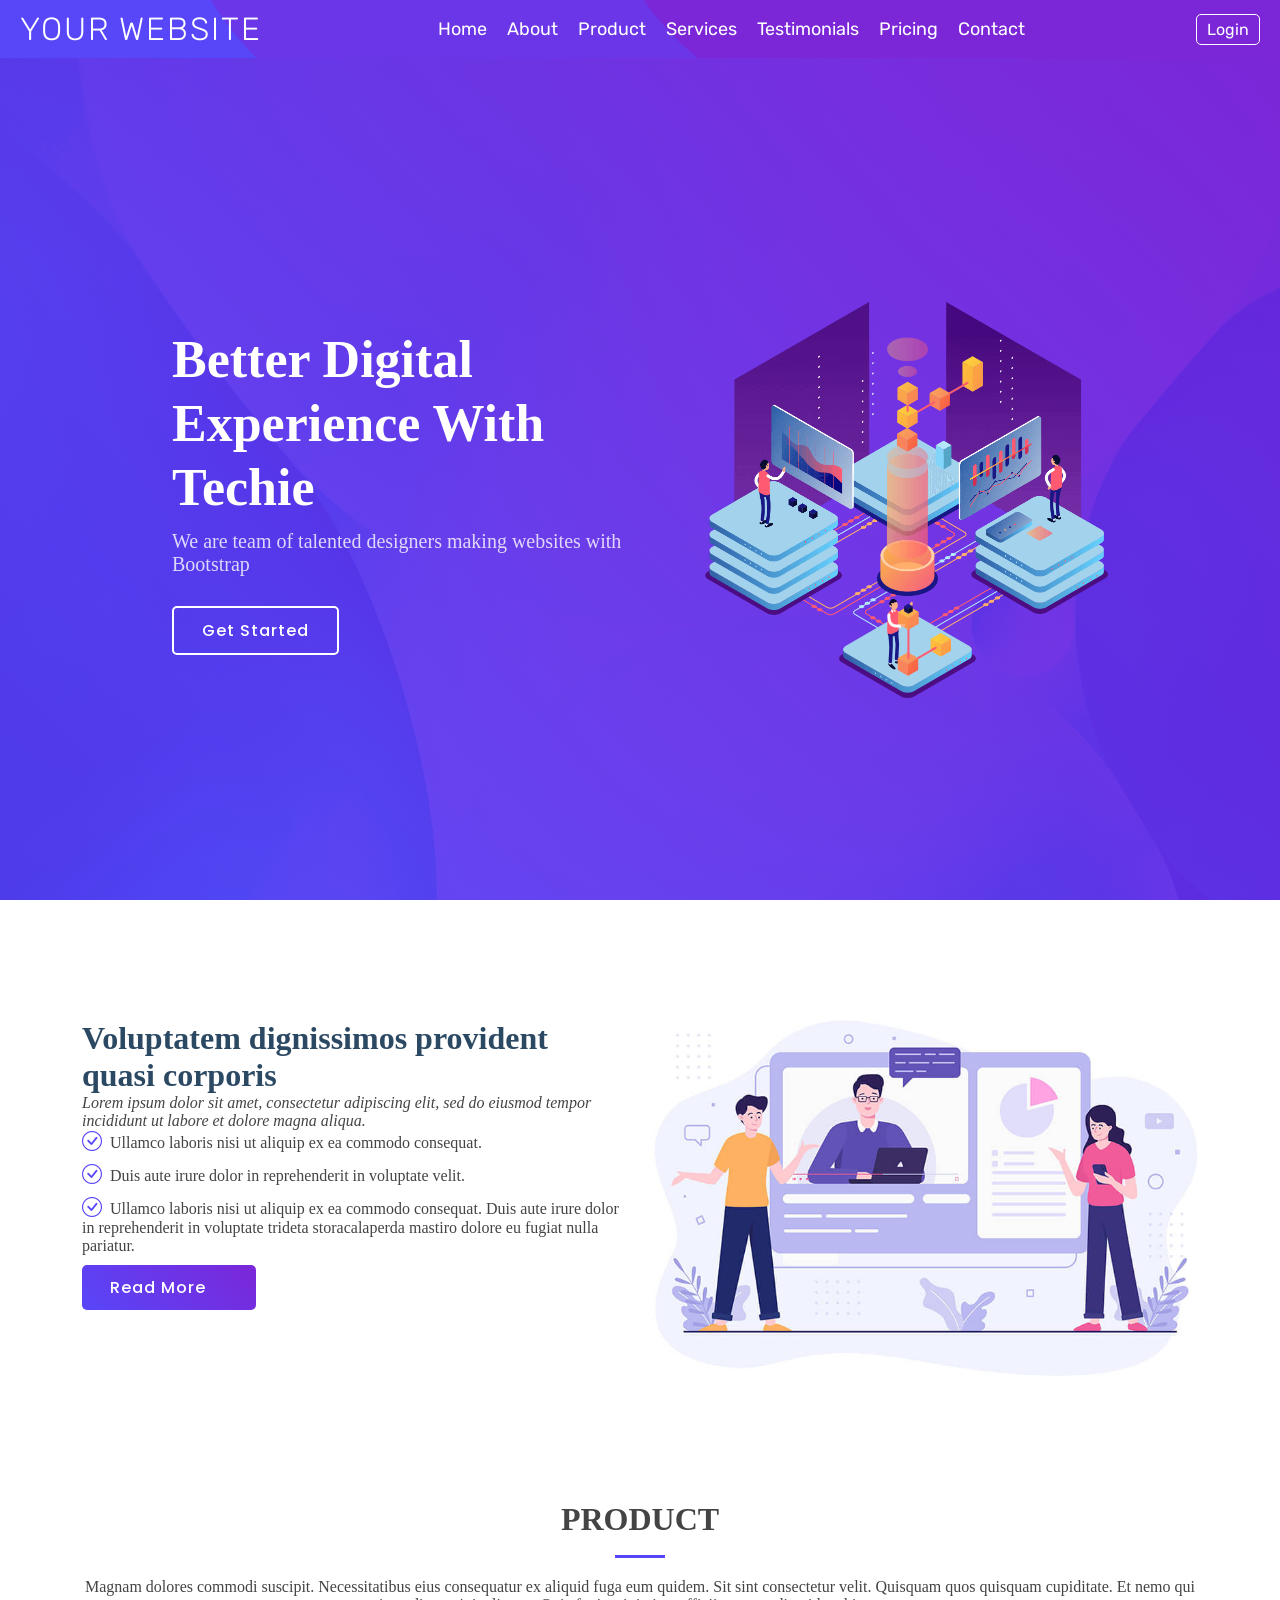
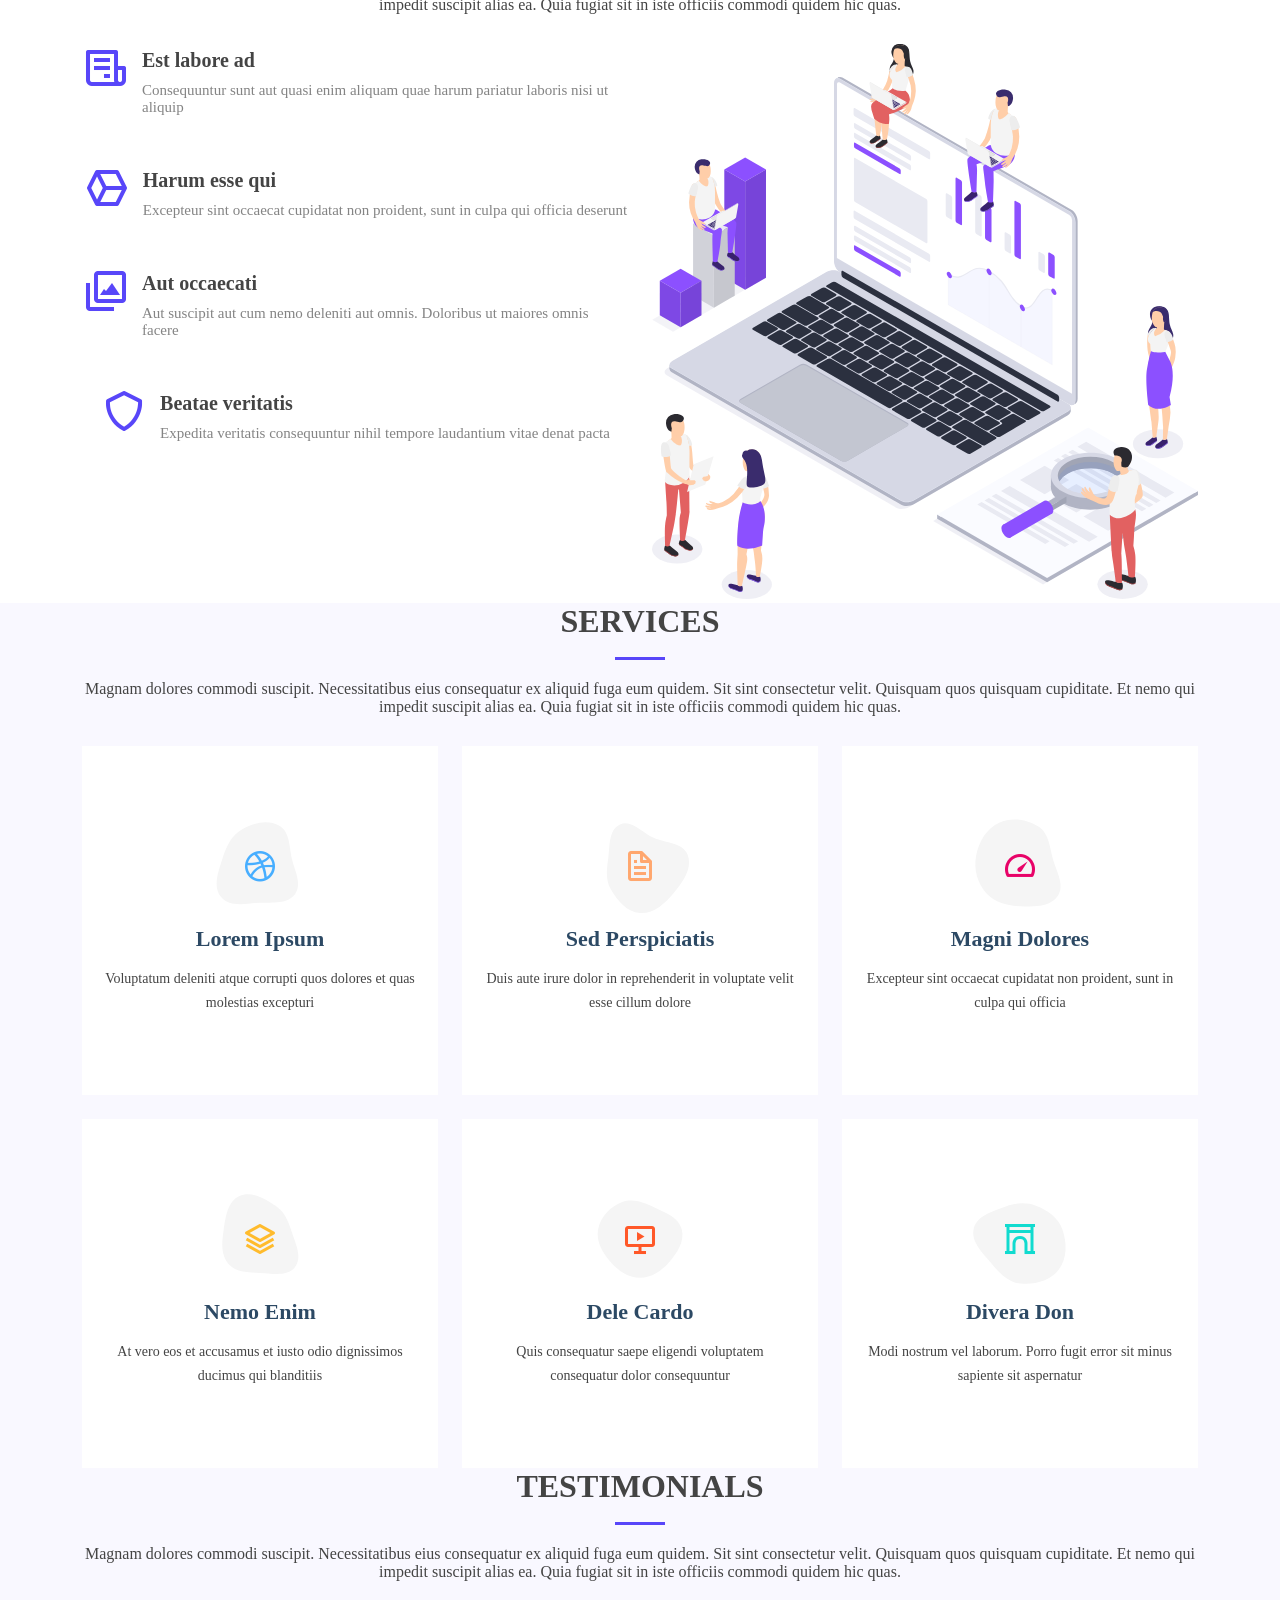
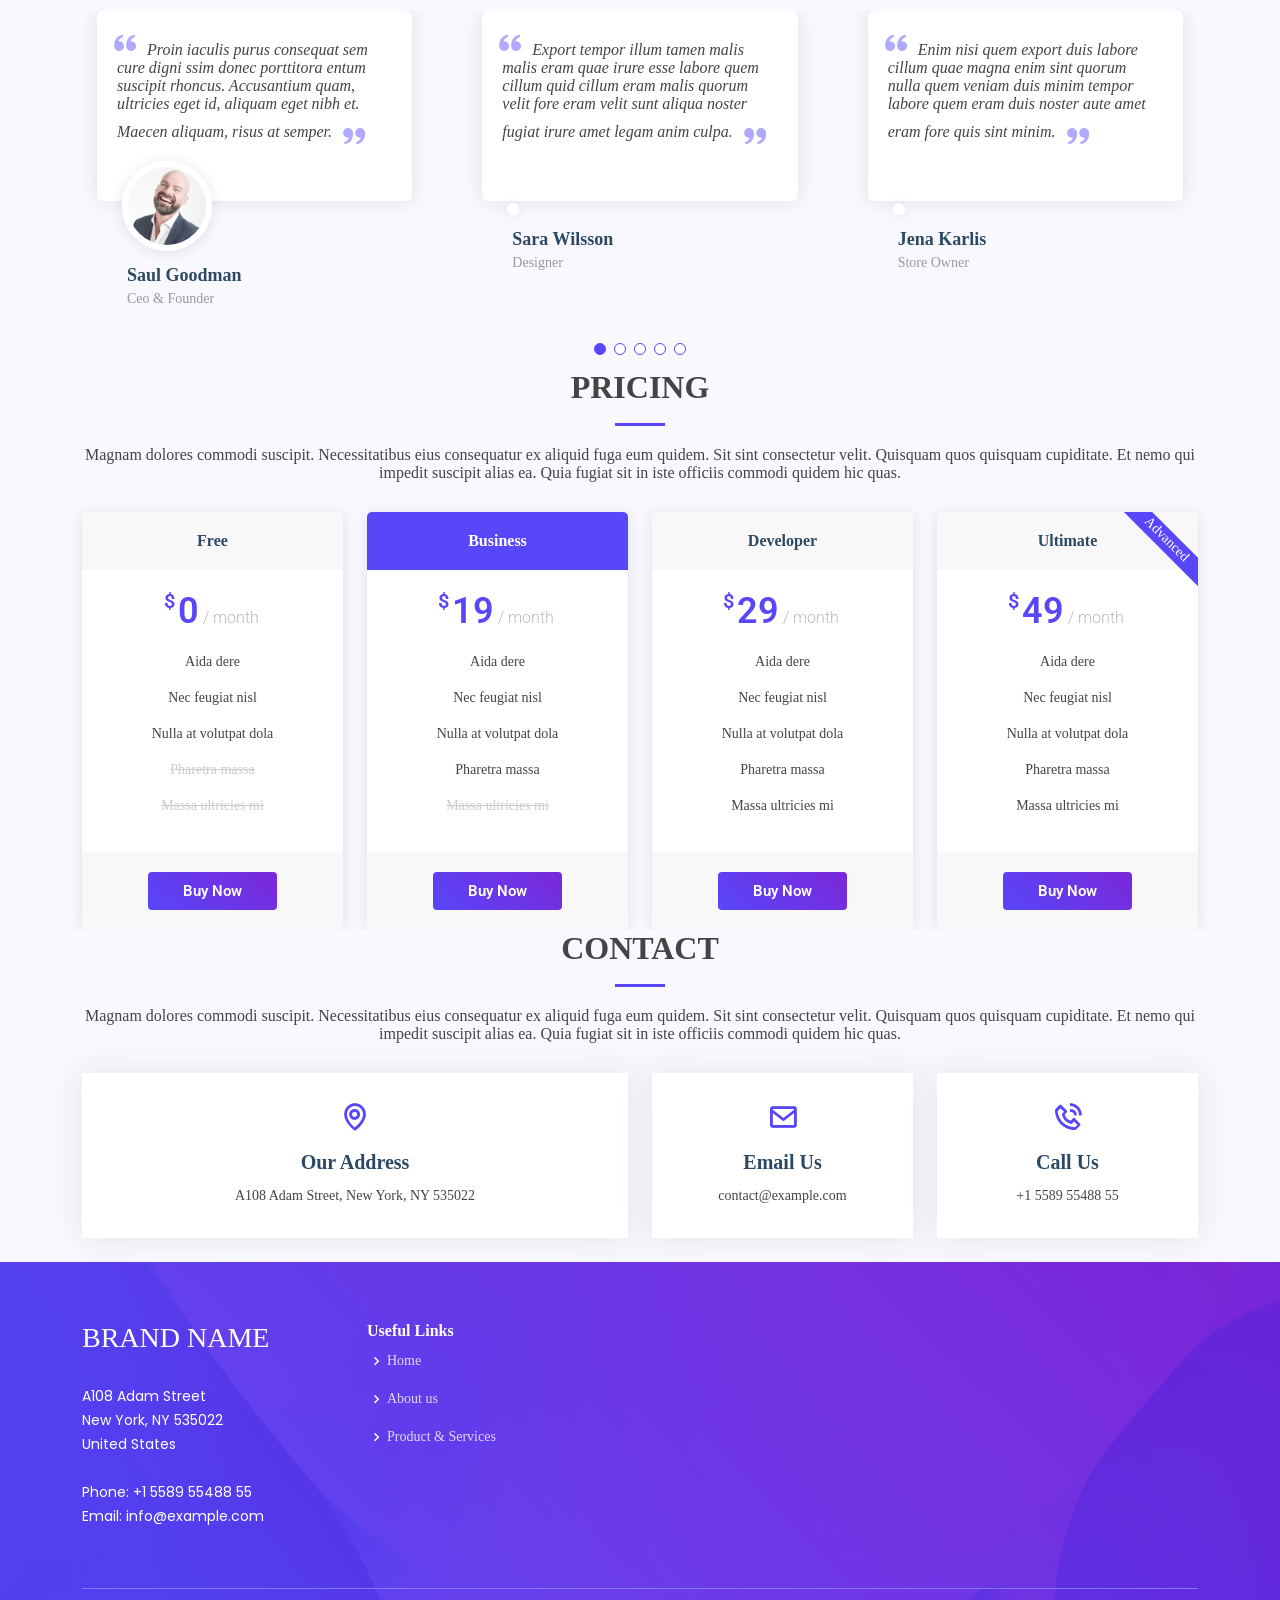
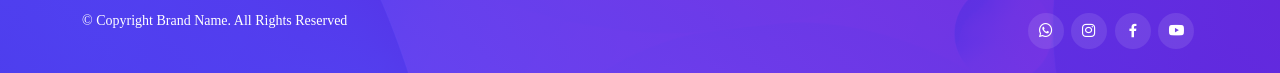
==== index.html @ 230e427e "Updated changes" ====
<!DOCTYPE html>
<html lang="en">

<head>
    <meta charset="UTF-8">
    <meta name="viewport" content="width=device-width, initial-scale=1.0">
    <link rel="stylesheet" href="custom-style.css">
    <link rel="preconnect" href="https://fonts.googleapis.com">
    <link rel="preconnect" href="https://fonts.gstatic.com" crossorigin>
    <link href="https://fonts.googleapis.com/css2?family=Rubik&display=swap" rel="stylesheet">

    <!-- Google Fonts -->
    <link
        href="https://fonts.googleapis.com/css?family=Open+Sans:300,300i,400,400i,600,600i,700,700i|Roboto:300,300i,400,400i,500,500i,600,600i,700,700i|Poppins:300,300i,400,400i,500,500i,600,600i,700,700i"
        rel="stylesheet">

    <!-- Vendor CSS Files -->
    <link href="assets/vendor/aos/aos.css" rel="stylesheet">
    <link href="assets/vendor/bootstrap/css/bootstrap.min.css" rel="stylesheet">
    <link href="assets/vendor/bootstrap-icons/bootstrap-icons.css" rel="stylesheet">
    <link href="assets/vendor/boxicons/css/boxicons.min.css" rel="stylesheet">
    <link href="assets/vendor/glightbox/css/glightbox.min.css" rel="stylesheet">
    <link href="assets/vendor/swiper/swiper-bundle.min.css" rel="stylesheet">

    <!-- Template Main CSS File -->
    <link href="assets/css/style.css" rel="stylesheet">
    <link href="reboot.css" rel="stylesheet">
    <title>Your Website</title>
</head>

<body>
    <!-- Navbar -->
    <nav class="custom-nav">
        <div class="custom-nav-brand">
            <span class="custom-nav-title">Your Website</span>
        </div>
        <div class="ham" id="nav-ham">
            <img src="assets/img/ham_burger.svg">
        </div>
        <ul class="custom-nav-menu" id="navbarMenuDesktop">
            <li><a href="#hero">Home</a></li>
            <li><a href="#about">About</a></li>
            <li><a href="#product">Product</a></li>
            <li><a href="#services">Services</a></li>
            <li><a href="#testimonials">Testimonials</a></li>
            <li><a href="#pricing">Pricing</a></li>
            <li><a href="#contact">Contact</a></li>
        </ul>
        <div class="custom-nav-auth" id="loginButton">
            <a href="login_and_register.html" class="auth-button">Login</a>
        </div>
    </nav>
    <!-- end Navbar -->


    <!-- ======= Hero Section ======= -->
    <section id="hero" class="d-flex align-items-center">

        <div class="container-fluid" data-aos="fade-up">
            <div class="row justify-content-center">
                <div
                    class="col-xl-5 col-lg-6 pt-3 pt-lg-0 order-2 order-lg-1 d-flex flex-column justify-content-center">
                    <h1>Better Digital Experience With Techie</h1>
                    <h2>We are team of talented designers making websites with Bootstrap</h2>
                    <div><a href="#about" class="btn-get-started scrollto">Get Started</a></div>
                </div>
                <div class="col-xl-4 col-lg-6 order-1 order-lg-2 hero-img" data-aos="zoom-in" data-aos-delay="150">
                    <img src="assets/img/hero-img.png" class="img-fluid animated" alt="">
                </div>
            </div>
        </div>

    </section><!-- End Hero -->

    <main id="main">

        <!-- ======= About Section ======= -->
        <section id="about" class="about">
            <div class="container">

                <div class="row">
                    <div class="col-lg-6 order-1 order-lg-2" data-aos="zoom-in" data-aos-delay="150">
                        <img src="assets/img/about.jpg" class="img-fluid" alt="">
                    </div>
                    <div class="col-lg-6 pt-4 pt-lg-0 order-2 order-lg-1 content" data-aos="fade-right">
                        <h3>Voluptatem dignissimos provident quasi corporis</h3>
                        <p class="fst-italic">
                            Lorem ipsum dolor sit amet, consectetur adipiscing elit, sed do eiusmod tempor incididunt ut
                            labore et dolore
                            magna aliqua.
                        </p>
                        <ul>
                            <li><i class="bi bi-check-circle"></i> Ullamco laboris nisi ut aliquip ex ea commodo
                                consequat.</li>
                            <li><i class="bi bi-check-circle"></i> Duis aute irure dolor in reprehenderit in voluptate
                                velit.</li>
                            <li><i class="bi bi-check-circle"></i> Ullamco laboris nisi ut aliquip ex ea commodo
                                consequat. Duis aute irure dolor in reprehenderit in voluptate trideta storacalaperda
                                mastiro dolore eu fugiat nulla pariatur.</li>
                        </ul>
                        <a href="#" class="read-more">Read More <i class="bi bi-long-arrow-right"></i></a>
                    </div>
                </div>

            </div>
        </section><!-- End About Section -->

        <!-- ======= Product Section ======= -->
        <section id="product" class="features">
            <div class="container" data-aos="fade-up">

                <div class="section-title">
                    <h2>Product</h2>
                    <p>Magnam dolores commodi suscipit. Necessitatibus eius consequatur ex aliquid fuga eum quidem. Sit
                        sint consectetur velit. Quisquam quos quisquam cupiditate. Et nemo qui impedit suscipit alias
                        ea. Quia fugiat sit in iste officiis commodi quidem hic quas.</p>
                </div>

                <div class="row">
                    <div class="col-lg-6 order-2 order-lg-1 d-flex flex-column align-items-lg-center">
                        <div class="icon-box mt-5 mt-lg-0" data-aos="fade-up" data-aos-delay="100">
                            <i class="bx bx-receipt"></i>
                            <h4>Est labore ad</h4>
                            <p>Consequuntur sunt aut quasi enim aliquam quae harum pariatur laboris nisi ut aliquip</p>
                        </div>
                        <div class="icon-box mt-5" data-aos="fade-up" data-aos-delay="200">
                            <i class="bx bx-cube-alt"></i>
                            <h4>Harum esse qui</h4>
                            <p>Excepteur sint occaecat cupidatat non proident, sunt in culpa qui officia deserunt</p>
                        </div>
                        <div class="icon-box mt-5" data-aos="fade-up" data-aos-delay="300">
                            <i class="bx bx-images"></i>
                            <h4>Aut occaecati</h4>
                            <p>Aut suscipit aut cum nemo deleniti aut omnis. Doloribus ut maiores omnis facere</p>
                        </div>
                        <div class="icon-box mt-5" data-aos="fade-up" data-aos-delay="400">
                            <i class="bx bx-shield"></i>
                            <h4>Beatae veritatis</h4>
                            <p>Expedita veritatis consequuntur nihil tempore laudantium vitae denat pacta</p>
                        </div>
                    </div>
                    <div class="image col-lg-6 order-1 order-lg-2 " data-aos="zoom-in" data-aos-delay="100">
                        <img src="assets/img/features.svg" alt="" class="img-fluid">
                    </div>
                </div>

            </div>
        </section><!-- End Features Section -->

        <!-- ======= Services Section ======= -->
        <section id="services" class="services section-bg">
            <div class="container" data-aos="fade-up">

                <div class="section-title">
                    <h2>Services</h2>
                    <p>Magnam dolores commodi suscipit. Necessitatibus eius consequatur ex aliquid fuga eum quidem. Sit
                        sint consectetur velit. Quisquam quos quisquam cupiditate. Et nemo qui impedit suscipit alias
                        ea. Quia fugiat sit in iste officiis commodi quidem hic quas.</p>
                </div>

                <div class="row gy-4">
                    <div class="col-lg-4 col-md-6 d-flex align-items-stretch" data-aos="zoom-in" data-aos-delay="100">
                        <div class="icon-box iconbox-blue">
                            <div class="icon">
                                <svg width="100" height="100" viewBox="0 0 600 600" xmlns="http://www.w3.org/2000/svg">
                                    <path stroke="none" stroke-width="0" fill="#f5f5f5"
                                        d="M300,521.0016835830174C376.1290562159157,517.8887921683347,466.0731472004068,529.7835943286574,510.70327084640275,468.03025145048787C554.3714126377745,407.6079735673963,508.03601936045806,328.9844924480964,491.2728898941984,256.3432110539036C474.5976632858925,184.082847569629,479.9380746630129,96.60480741107993,416.23090153303,58.64404602377083C348.86323505073057,18.502131276798302,261.93793281208167,40.57373210992963,193.5410806939664,78.93577620505333C130.42746243093433,114.334589627462,98.30271207620316,179.96522072025542,76.75703585869454,249.04625023123273C51.97151888228291,328.5150500222984,13.704378332031375,421.85034740162234,66.52175969318436,486.19268352777647C119.04800174914682,550.1803526380478,217.28368757567262,524.383925680826,300,521.0016835830174">
                                    </path>
                                </svg>
                                <i class="bx bxl-dribbble"></i>
                            </div>
                            <h4><a href="">Lorem Ipsum</a></h4>
                            <p>Voluptatum deleniti atque corrupti quos dolores et quas molestias excepturi</p>
                        </div>
                    </div>

                    <div class="col-lg-4 col-md-6 d-flex align-items-stretch" data-aos="zoom-in" data-aos-delay="200">
                        <div class="icon-box iconbox-orange ">
                            <div class="icon">
                                <svg width="100" height="100" viewBox="0 0 600 600" xmlns="http://www.w3.org/2000/svg">
                                    <path stroke="none" stroke-width="0" fill="#f5f5f5"
                                        d="M300,582.0697525312426C382.5290701553225,586.8405444964366,449.9789794690241,525.3245884688669,502.5850820975895,461.55621195738473C556.606425686781,396.0723002908107,615.8543463187945,314.28637112970534,586.6730223649479,234.56875336149918C558.9533121215079,158.8439757836574,454.9685369536778,164.00468322053177,381.49747125262974,130.76875717737553C312.15926192815925,99.40240125094834,248.97055460311594,18.661163978235184,179.8680185752513,50.54337015887873C110.5421016452524,82.52863877960104,119.82277516462835,180.83849132639028,109.12597500060166,256.43424936330496C100.08760227029461,320.3096726198365,92.17705696193138,384.0621239912766,124.79988738764834,439.7174275375508C164.83382741302287,508.01625554203684,220.96474134820875,577.5009287672846,300,582.0697525312426">
                                    </path>
                                </svg>
                                <i class="bx bx-file"></i>
                            </div>
                            <h4><a href="">Sed Perspiciatis</a></h4>
                            <p>Duis aute irure dolor in reprehenderit in voluptate velit esse cillum dolore</p>
                        </div>
                    </div>

                    <div class="col-lg-4 col-md-6 d-flex align-items-stretch" data-aos="zoom-in" data-aos-delay="300">
                        <div class="icon-box iconbox-pink">
                            <div class="icon">
                                <svg width="100" height="100" viewBox="0 0 600 600" xmlns="http://www.w3.org/2000/svg">
                                    <path stroke="none" stroke-width="0" fill="#f5f5f5"
                                        d="M300,541.5067337569781C382.14930387511276,545.0595476570109,479.8736841581634,548.3450877840088,526.4010558755058,480.5488172755941C571.5218469581645,414.80211281144784,517.5187510058486,332.0715597781072,496.52539010469104,255.14436215662573C477.37192572678356,184.95920475031193,473.57363656557914,105.61284051026155,413.0603344069578,65.22779650032875C343.27470386102294,18.654635553484475,251.2091493199835,5.337323636656869,175.0934190732945,40.62881213300186C97.87086631185822,76.43348514350839,51.98124368387456,156.15599469081315,36.44837278890362,239.84606092416172C21.716077023791087,319.22268207091537,43.775223500013084,401.1760424656574,96.891909868211,461.97329694683043C147.22146801428983,519.5804099606455,223.5754009179313,538.201503339737,300,541.5067337569781">
                                    </path>
                                </svg>
                                <i class="bx bx-tachometer"></i>
                            </div>
                            <h4><a href="">Magni Dolores</a></h4>
                            <p>Excepteur sint occaecat cupidatat non proident, sunt in culpa qui officia</p>
                        </div>
                    </div>

                    <div class="col-lg-4 col-md-6 d-flex align-items-stretch" data-aos="zoom-in" data-aos-delay="100">
                        <div class="icon-box iconbox-yellow">
                            <div class="icon">
                                <svg width="100" height="100" viewBox="0 0 600 600" xmlns="http://www.w3.org/2000/svg">
                                    <path stroke="none" stroke-width="0" fill="#f5f5f5"
                                        d="M300,503.46388370962813C374.79870501325706,506.71871716319447,464.8034551963731,527.1746412648533,510.4981551193396,467.86667711651364C555.9287308511215,408.9015244558933,512.6030010748507,327.5744911775523,490.211057578863,256.5855673507754C471.097692560561,195.9906835881958,447.69079081568157,138.11976852964426,395.19560036434837,102.3242989838813C329.3053358748298,57.3949838291264,248.02791733380457,8.279543830951368,175.87071277845988,42.242879143198664C103.41431057327972,76.34704239035025,93.79494320519305,170.9812938413882,81.28167332365135,250.07896920659033C70.17666984294237,320.27484674793965,64.84698225790005,396.69656628748305,111.28512138212992,450.4950937839243C156.20124167950087,502.5303643271138,231.32542653798444,500.4755392045468,300,503.46388370962813">
                                    </path>
                                </svg>
                                <i class="bx bx-layer"></i>
                            </div>
                            <h4><a href="">Nemo Enim</a></h4>
                            <p>At vero eos et accusamus et iusto odio dignissimos ducimus qui blanditiis</p>
                        </div>
                    </div>

                    <div class="col-lg-4 col-md-6 d-flex align-items-stretch" data-aos="zoom-in" data-aos-delay="200">
                        <div class="icon-box iconbox-red">
                            <div class="icon">
                                <svg width="100" height="100" viewBox="0 0 600 600" xmlns="http://www.w3.org/2000/svg">
                                    <path stroke="none" stroke-width="0" fill="#f5f5f5"
                                        d="M300,532.3542879108572C369.38199826031484,532.3153073249985,429.10787420159085,491.63046689027357,474.5244479745417,439.17860296908856C522.8885846962883,383.3225815378663,569.1668002868075,314.3205725914397,550.7432151929288,242.7694973846089C532.6665558377875,172.5657663291529,456.2379748765914,142.6223662098291,390.3689995646985,112.34683881706744C326.66090330228417,83.06452184765237,258.84405631176094,53.51806209861945,193.32584062364296,78.48882559362697C121.61183558270385,105.82097193414197,62.805066853699245,167.19869350419734,48.57481801355237,242.6138429142374C34.843463184063346,315.3850353017275,76.69343916112496,383.4422959591041,125.22947124332185,439.3748458443577C170.7312796277747,491.8107796887764,230.57421082200815,532.3932930995766,300,532.3542879108572">
                                    </path>
                                </svg>
                                <i class="bx bx-slideshow"></i>
                            </div>
                            <h4><a href="">Dele Cardo</a></h4>
                            <p>Quis consequatur saepe eligendi voluptatem consequatur dolor consequuntur</p>
                        </div>
                    </div>

                    <div class="col-lg-4 col-md-6 d-flex align-items-stretch" data-aos="zoom-in" data-aos-delay="300">
                        <div class="icon-box iconbox-teal">
                            <div class="icon">
                                <svg width="100" height="100" viewBox="0 0 600 600" xmlns="http://www.w3.org/2000/svg">
                                    <path stroke="none" stroke-width="0" fill="#f5f5f5"
                                        d="M300,566.797414625762C385.7384707136149,576.1784315230908,478.7894351017131,552.8928747891023,531.9192734346935,484.94944893311C584.6109503024035,417.5663521118492,582.489472248146,322.67544863468447,553.9536738515405,242.03673114598146C529.1557734026468,171.96086150256528,465.24506316201064,127.66468636344209,395.9583748389544,100.7403814666027C334.2173773831606,76.7482773500951,269.4350130405921,84.62216499799875,207.1952322260088,107.2889140133804C132.92018162631612,134.33871894543012,41.79353780512637,160.00259165414826,22.644507872594943,236.69541883565114C3.319112789854554,314.0945973066697,72.72355303640163,379.243833228382,124.04198916343866,440.3218312028393C172.9286146004772,498.5055451809895,224.45579914871206,558.5317968840102,300,566.797414625762">
                                    </path>
                                </svg>
                                <i class="bx bx-arch"></i>
                            </div>
                            <h4><a href="">Divera Don</a></h4>
                            <p>Modi nostrum vel laborum. Porro fugit error sit minus sapiente sit aspernatur</p>
                        </div>
                    </div>

                </div>

            </div>
        </section><!-- End Services Section -->

        <!-- ======= Testimonials Section ======= -->
        <section id="testimonials" class="testimonials section-bg">
            <div class="container" data-aos="fade-up">

                <div class="section-title">
                    <h2>Testimonials</h2>
                    <p>Magnam dolores commodi suscipit. Necessitatibus eius consequatur ex aliquid fuga eum quidem. Sit
                        sint consectetur velit. Quisquam quos quisquam cupiditate. Et nemo qui impedit suscipit alias
                        ea. Quia fugiat sit in iste officiis commodi quidem hic quas.</p>
                </div>

                <div class="testimonials-slider swiper" data-aos="fade-up" data-aos-delay="100">
                    <div class="swiper-wrapper">

                        <div class="swiper-slide">
                            <div class="testimonial-item">
                                <p>
                                    <i class="bx bxs-quote-alt-left quote-icon-left"></i>
                                    Proin iaculis purus consequat sem cure digni ssim donec porttitora entum suscipit
                                    rhoncus. Accusantium quam, ultricies eget id, aliquam eget nibh et. Maecen aliquam,
                                    risus at semper.
                                    <i class="bx bxs-quote-alt-right quote-icon-right"></i>
                                </p>
                                <img src="assets/img/testimonials/testimonials-1.jpg" class="testimonial-img" alt="">
                                <h3>Saul Goodman</h3>
                                <h4>Ceo &amp; Founder</h4>
                            </div>
                        </div><!-- End testimonial item -->

                        <div class="swiper-slide">
                            <div class="testimonial-item">
                                <p>
                                    <i class="bx bxs-quote-alt-left quote-icon-left"></i>
                                    Export tempor illum tamen malis malis eram quae irure esse labore quem cillum quid
                                    cillum eram malis quorum velit fore eram velit sunt aliqua noster fugiat irure amet
                                    legam anim culpa.
                                    <i class="bx bxs-quote-alt-right quote-icon-right"></i>
                                </p>
                                <img src="assets/img/testimonials/testimonials-2.jpg" class="testimonial-img" alt="">
                                <h3>Sara Wilsson</h3>
                                <h4>Designer</h4>
                            </div>
                        </div><!-- End testimonial item -->

                        <div class="swiper-slide">
                            <div class="testimonial-item">
                                <p>
                                    <i class="bx bxs-quote-alt-left quote-icon-left"></i>
                                    Enim nisi quem export duis labore cillum quae magna enim sint quorum nulla quem
                                    veniam duis minim tempor labore quem eram duis noster aute amet eram fore quis sint
                                    minim.
                                    <i class="bx bxs-quote-alt-right quote-icon-right"></i>
                                </p>
                                <img src="assets/img/testimonials/testimonials-3.jpg" class="testimonial-img" alt="">
                                <h3>Jena Karlis</h3>
                                <h4>Store Owner</h4>
                            </div>
                        </div><!-- End testimonial item -->

                        <div class="swiper-slide">
                            <div class="testimonial-item">
                                <p>
                                    <i class="bx bxs-quote-alt-left quote-icon-left"></i>
                                    Fugiat enim eram quae cillum dolore dolor amet nulla culpa multos export minim
                                    fugiat minim velit minim dolor enim duis veniam ipsum anim magna sunt elit fore quem
                                    dolore labore.
                                    <i class="bx bxs-quote-alt-right quote-icon-right"></i>
                                </p>
                                <img src="assets/img/testimonials/testimonials-4.jpg" class="testimonial-img" alt="">
                                <h3>Matt Brandon</h3>
                                <h4>Freelancer</h4>
                            </div>
                        </div><!-- End testimonial item -->

                        <div class="swiper-slide">
                            <div class="testimonial-item">
                                <p>
                                    <i class="bx bxs-quote-alt-left quote-icon-left"></i>
                                    Quis quorum aliqua sint quem legam fore sunt eram irure aliqua veniam tempor noster
                                    veniam enim culpa labore duis sunt culpa nulla illum cillum fugiat legam esse veniam
                                    culpa.
                                    <i class="bx bxs-quote-alt-right quote-icon-right"></i>
                                </p>
                                <img src="assets/img/testimonials/testimonials-5.jpg" class="testimonial-img" alt="">
                                <h3>John Larson</h3>
                                <h4>Entrepreneur</h4>
                            </div>
                        </div><!-- End testimonial item -->

                    </div>
                    <div class="swiper-pagination"></div>
                </div>

            </div>
        </section><!-- End Testimonials Section -->

        <!-- ======= Pricing Section ======= -->
        <section id="pricing" class="pricing section-bg">
            <div class="container" data-aos="fade-up">

                <div class="section-title">
                    <h2>Pricing</h2>
                    <p>Magnam dolores commodi suscipit. Necessitatibus eius consequatur ex aliquid fuga eum quidem. Sit
                        sint consectetur velit. Quisquam quos quisquam cupiditate. Et nemo qui impedit suscipit alias
                        ea. Quia fugiat sit in iste officiis commodi quidem hic quas.</p>
                </div>

                <div class="row">

                    <div class="col-lg-3 col-md-6" data-aos="fade-up" data-aos-delay="100">
                        <div class="box">
                            <h3>Free</h3>
                            <h4><sup>$</sup>0<span> / month</span></h4>
                            <ul>
                                <li>Aida dere</li>
                                <li>Nec feugiat nisl</li>
                                <li>Nulla at volutpat dola</li>
                                <li class="na">Pharetra massa</li>
                                <li class="na">Massa ultricies mi</li>
                            </ul>
                            <div class="btn-wrap">
                                <a href="#" class="btn-buy">Buy Now</a>
                            </div>
                        </div>
                    </div>

                    <div class="col-lg-3 col-md-6 mt-4 mt-md-0" data-aos="fade-up" data-aos-delay="200">
                        <div class="box featured">
                            <h3>Business</h3>
                            <h4><sup>$</sup>19<span> / month</span></h4>
                            <ul>
                                <li>Aida dere</li>
                                <li>Nec feugiat nisl</li>
                                <li>Nulla at volutpat dola</li>
                                <li>Pharetra massa</li>
                                <li class="na">Massa ultricies mi</li>
                            </ul>
                            <div class="btn-wrap">
                                <a href="#" class="btn-buy">Buy Now</a>
                            </div>
                        </div>
                    </div>

                    <div class="col-lg-3 col-md-6 mt-4 mt-lg-0" data-aos="fade-up" data-aos-delay="300">
                        <div class="box">
                            <h3>Developer</h3>
                            <h4><sup>$</sup>29<span> / month</span></h4>
                            <ul>
                                <li>Aida dere</li>
                                <li>Nec feugiat nisl</li>
                                <li>Nulla at volutpat dola</li>
                                <li>Pharetra massa</li>
                                <li>Massa ultricies mi</li>
                            </ul>
                            <div class="btn-wrap">
                                <a href="#" class="btn-buy">Buy Now</a>
                            </div>
                        </div>
                    </div>

                    <div class="col-lg-3 col-md-6 mt-4 mt-lg-0" data-aos="fade-up" data-aos-delay="400">
                        <div class="box">
                            <span class="advanced">Advanced</span>
                            <h3>Ultimate</h3>
                            <h4><sup>$</sup>49<span> / month</span></h4>
                            <ul>
                                <li>Aida dere</li>
                                <li>Nec feugiat nisl</li>
                                <li>Nulla at volutpat dola</li>
                                <li>Pharetra massa</li>
                                <li>Massa ultricies mi</li>
                            </ul>
                            <div class="btn-wrap">
                                <a href="#" class="btn-buy">Buy Now</a>
                            </div>
                        </div>
                    </div>

                </div>

            </div>
        </section><!-- End Pricing Section -->

        <!-- ======= Contact Section ======= -->
        <section id="contact" class="contact section-bg">
            <div class="container" data-aos="fade-up">

                <div class="section-title">
                    <h2>Contact</h2>
                    <p>Magnam dolores commodi suscipit. Necessitatibus eius consequatur ex aliquid fuga eum quidem. Sit
                        sint consectetur velit. Quisquam quos quisquam cupiditate. Et nemo qui impedit suscipit alias
                        ea. Quia fugiat sit in iste officiis commodi quidem hic quas.</p>
                </div>

                <div class="row">
                    <div class="col-lg-6">
                        <div class="info-box mb-4">
                            <i class="bx bx-map"></i>
                            <h3>Our Address</h3>
                            <p>A108 Adam Street, New York, NY 535022</p>
                        </div>
                    </div>

                    <div class="col-lg-3 col-md-6">
                        <div class="info-box  mb-4">
                            <i class="bx bx-envelope"></i>
                            <h3>Email Us</h3>
                            <p>contact@example.com</p>
                        </div>
                    </div>

                    <div class="col-lg-3 col-md-6">
                        <div class="info-box  mb-4">
                            <i class="bx bx-phone-call"></i>
                            <h3>Call Us</h3>
                            <p>+1 5589 55488 55</p>
                        </div>
                    </div>

                </div>

                <!-- <div class="row">
  
            <div class="col-lg-6 ">
              <iframe class="mb-4 mb-lg-0" src="https://www.google.com/maps/embed?pb=!1m14!1m8!1m3!1d12097.433213460943!2d-74.0062269!3d40.7101282!3m2!1i1024!2i768!4f13.1!3m3!1m2!1s0x0%3A0xb89d1fe6bc499443!2sDowntown+Conference+Center!5e0!3m2!1smk!2sbg!4v1539943755621" frameborder="0" style="border:0; width: 100%; height: 384px;" allowfullscreen></iframe>
            </div>
  
            <div class="col-lg-6">
              <form action="forms/contact.php" method="post" role="form" class="php-email-form">
                <div class="row">
                  <div class="col-md-6 form-group">
                    <input type="text" name="name" class="form-control" id="name" placeholder="Your Name" required>
                  </div>
                  <div class="col-md-6 form-group mt-3 mt-md-0">
                    <input type="email" class="form-control" name="email" id="email" placeholder="Your Email" required>
                  </div>
                </div>
                <div class="form-group mt-3">
                  <input type="text" class="form-control" name="subject" id="subject" placeholder="Subject" required>
                </div>
                <div class="form-group mt-3">
                  <textarea class="form-control" name="message" rows="5" placeholder="Message" required></textarea>
                </div>
                <div class="my-3">
                  <div class="loading">Loading</div>
                  <div class="error-message"></div>
                  <div class="sent-message">Your message has been sent. Thank you!</div>
                </div>
                <div class="text-center"><button type="submit">Send Message</button></div>
              </form>
            </div>
  
          </div> -->

            </div>
        </section><!-- End Contact Section -->
    </main>

    <!-- ======= Footer ======= -->
    <footer id="footer">

        <div class="footer-top">
            <div class="container">
                <div class="row">

                    <div class="col-lg-3 col-md-6 footer-contact">
                        <h3>Brand Name</h3>
                        <p>
                            A108 Adam Street <br>
                            New York, NY 535022<br>
                            United States <br><br>
                            <strong>Phone:</strong> +1 5589 55488 55<br>
                            <strong>Email:</strong> info@example.com<br>
                        </p>
                    </div>

                    <div class="col-lg-2 col-md-6 footer-links">
                        <h4>Useful Links</h4>
                        <ul>
                            <li><i class="bx bx-chevron-right"></i> <a href="#hero">Home</a></li>
                            <li><i class="bx bx-chevron-right"></i> <a href="#about">About us</a></li>
                            <li><i class="bx bx-chevron-right"></i> <a href="#product">Product & Services</a></li>
                            <!-- <li><i class="bx bx-chevron-right"></i> <a href="#">Terms of service</a></li> -->
                            <!-- <li><i class="bx bx-chevron-right"></i> <a href="#">Privacy policy</a></li> -->
                        </ul>
                    </div>

                    <!-- <div class="col-lg-3 col-md-6 footer-links">
            <h4>Our Services</h4>
            <ul>
              <li><i class="bx bx-chevron-right"></i> <a href="#">Web Design</a></li>
              <li><i class="bx bx-chevron-right"></i> <a href="#">Web Development</a></li>
              <li><i class="bx bx-chevron-right"></i> <a href="#">Product Management</a></li>
              <li><i class="bx bx-chevron-right"></i> <a href="#">Marketing</a></li>
              <li><i class="bx bx-chevron-right"></i> <a href="#">Graphic Design</a></li>
            </ul>
          </div> -->

                    <!-- <div class="col-lg-4 col-md-6 footer-newsletter">
            <h4>Join Our Newsletter</h4>
            <p>Tamen quem nulla quae legam multos aute sint culpa legam noster magna</p>
            <form action="" method="post">
              <input type="email" name="email"><input type="submit" value="Subscribe">
            </form>
          </div> -->

                </div>
            </div>
        </div>

        <div class="container">

            <div class="copyright-wrap d-md-flex py-4">
                <div class="me-md-auto text-center text-md-start">
                    <div class="copyright">
                        &copy; Copyright <strong><span>Brand Name</span></strong>. All Rights Reserved
                    </div>
                    <!-- <div class="credits"> -->
                    <!-- All the links in the footer should remain intact. -->
                    <!-- You can delete the links only if you purchased the pro version. -->
                    <!-- Licensing information: https://bootstrapmade.com/license/ -->
                    <!-- Purchase the pro version with working PHP/AJAX contact form: https://bootstrapmade.com/techie-free-skin-bootstrap-3/ -->
                    <!-- Designed by <a href="https://bootstrapmade.com/">BootstrapMade</a> -->
                    <!-- </div> -->
                </div>
                <div class="social-links text-center text-md-right pt-3 pt-md-0">
                    <!-- <a href="#" class="twitter"><i class="bx bxl-twitter"></i></a> -->
                    <a href="#" class="linkedin"><i class="bx bxl-whatsapp"></i></a>
                    <a href="#" class="instagram"><i class="bx bxl-instagram"></i></a>
                    <a href="#" class="facebook"><i class="bx bxl-facebook"></i></a>
                    <a href="#" class="google-plus"><i class="bx bxl-youtube"></i></a>
                </div>
            </div>

        </div>
    </footer><!-- End Footer -->


    <a href="#" class="back-to-top d-flex align-items-center justify-content-center"><i
            class="bi bi-arrow-up-short"></i></a>
    <div id="preloader"></div>

    <!-- Vendor JS Files -->
    <script src="assets/vendor/purecounter/purecounter_vanilla.js"></script>
    <script src="assets/vendor/aos/aos.js"></script>
    <script src="assets/vendor/bootstrap/js/bootstrap.bundle.min.js"></script>
    <script src="assets/vendor/glightbox/js/glightbox.min.js"></script>
    <script src="assets/vendor/isotope-layout/isotope.pkgd.min.js"></script>
    <script src="assets/vendor/swiper/swiper-bundle.min.js"></script>
    <script src="assets/vendor/php-email-form/validate.js"></script>

    <!-- Template Main JS File -->
    <script src="assets/js/main.js"></script>

    <!-- JS -->
    <script>
        const navToggle = document.getElementById('nav-ham')
        navToggle.addEventListener('click', () => {
            var navbarMenu = document.getElementById('navbarMenuDesktop');
            var navLoginButton = document.getElementById('loginButton');
            if (navbarMenu) {
                if (this.checked === undefined) {
                    navbarMenu.style.display = 'flex';
                    navLoginButton.style.display = 'block'
                    navbarMenu.style.flexDirection = 'column';
                    navToggle.style.display= 'none';
                } else {
                    navbarMenu.style.display = 'none';
                }
            }
        })
    </script>
</body>

</html>
---- custom-style.css ----
/* Reset some default styles */
body, ul {
    margin: 0;
    list-style: none;
    overflow-x: hidden;
}


/* Navbar styles */
.custom-nav {
    display: flex;
    justify-content: space-between;
    align-items: center;
    background: url('assets/img/counts-bg.png') left/cover;
    color: white;
    padding: 10px 20px;
    font-family: 'Rubik', sans-serif;
    position: fixed;
    top: 0; 
    left: 0;
    right: 0;
    width: auto;
    z-index: 1000;
}

.custom-nav a.active {
    border-bottom: 2px solid rgba(86, 58, 250, 0.902);
}

.custom-nav-brand {
    display: flex;
    align-items: center;
}

.custom-nav-title {
    font-size: 32px;
    font-weight: bold;
    margin-right: 20px;
    font-weight: 300;
    letter-spacing: 2px;
    text-transform: uppercase;
}

.custom-nav-menu {
    display: flex;
    gap: 20px;
}

.custom-nav-menu li a {
    text-decoration: none;
    color: white;
    font-size: 18px; /* Increase the font size for better readability */
    position: relative; /* Create a positioning context for pseudo-element */
    transition: color 0.3s ease;
}

.custom-nav-menu li a::before {
    content: "";
    position: absolute;
    width: 0;
    height: 2px;
    background-color: white;
    bottom: -2px;
    left: 0;
    transition: width 0.3s ease; /* Add transition for width */
}

.custom-nav-menu li a:hover::before {
    width: 100%; /* Expand the width on hover */
}

.custom-nav-auth .auth-button {
    background-color: transparent;
    border: 1px solid white;
    border-radius: 5px; 
    color: white;
    cursor: pointer;
    font-size: 16px;
    font-family: 'Rubik', sans-serif;
    margin-left: 15px;
    transition: color 0.3s ease;
    padding: 5px 10px;
}

.custom-nav-auth .auth-button:hover {
    background-color: white; /* Change background on hover */
    color: blue; /* Change text color on hover */
}

.ham {
    display: none;
}

@media screen and (max-width: 1024px) {
    .ham {
        display: block;
    }
    .custom-nav-menu {
        display: none;
    }
    .custom-nav-auth {
        display: none;
    }
}
---- assets/css/style.css ----
/**
* Template Name: Techie
* Updated: Jul 27 2023 with Bootstrap v5.3.1
* Template URL: https://bootstrapmade.com/techie-free-skin-bootstrap-3/
* Author: BootstrapMade.com
* License: https://bootstrapmade.com/license/
*/

/*--------------------------------------------------------------
# General
--------------------------------------------------------------*/
body {
  font-family: "Open Sans", sans-serif;
  color: #444444;
}

a {
  color: #5846f9;
  text-decoration: none;
}

a:hover {
  color: #8577fb;
  text-decoration: none;
}

h1,
h2,
h3,
h4,
h5,
h6 {
  font-family: "Poppins", sans-serif;
}

/*--------------------------------------------------------------
# Back to top button
--------------------------------------------------------------*/
.back-to-top {
  position: fixed;
  visibility: hidden;
  opacity: 0;
  right: 15px;
  bottom: 15px;
  z-index: 996;
  background: #5846f9;
  width: 40px;
  height: 40px;
  border-radius: 4px;
  transition: all 0.4s;
}

.back-to-top i {
  font-size: 28px;
  color: #fff;
  line-height: 0;
}

.back-to-top:hover {
  background: #7b27d8;
  color: #fff;
}

.back-to-top.active {
  visibility: visible;
  opacity: 1;
}

/*--------------------------------------------------------------
# Preloader
--------------------------------------------------------------*/
#preloader {
  position: fixed;
  top: 0;
  left: 0;
  right: 0;
  bottom: 0;
  z-index: 9999;
  overflow: hidden;
  background: #fff;
}

#preloader:before {
  content: "";
  position: fixed;
  top: calc(50% - 30px);
  left: calc(50% - 30px);
  border: 6px solid #5846f9;
  border-top-color: #e7e4fe;
  border-radius: 50%;
  width: 60px;
  height: 60px;
  animation: animate-preloader 1s linear infinite;
}

@keyframes animate-preloader {
  0% {
    transform: rotate(0deg);
  }

  100% {
    transform: rotate(360deg);
  }
}

/*--------------------------------------------------------------
# Disable aos animation delay on mobile devices
--------------------------------------------------------------*/
@media screen and (max-width: 768px) {
  [data-aos-delay] {
    transition-delay: 0 !important;
  }
}

/*--------------------------------------------------------------
# Header
--------------------------------------------------------------*/
#header {
  transition: all 0.5s;
  z-index: 997;
  padding: 20px 0;
}

#header.header-scrolled,
#header.header-inner-pages {
  background: rgba(24, 6, 185, 0.8);
  padding: 12px 0;
}

#header .logo {
  font-size: 32px;
  margin: 0;
  padding: 0;
  line-height: 1;
  font-weight: 400;
  letter-spacing: 2px;
  text-transform: uppercase;
}

#header .logo a {
  color: #fff;
}

#header .logo img {
  max-height: 40px;
}

/*--------------------------------------------------------------
# Navigation Menu
--------------------------------------------------------------*/
/**
* Desktop Navigation 
*/
.navbar {
  padding: 0;
}

.navbar ul {
  margin: 0;
  padding: 0;
  display: flex;
  list-style: none;
  align-items: center;
}

.navbar li {
  position: relative;
}

.navbar>ul>li {
  padding: 10px 0 10px 24px;
}

.navbar a,
.navbar a:focus {
  display: flex;
  align-items: center;
  justify-content: space-between;
  padding: 0 3px;
  font-family: "Poppins", sans-serif;
  font-size: 15px;
  font-weight: 600;
  color: rgba(255, 255, 255, 0.7);
  white-space: nowrap;
  transition: 0.3s;
  position: relative;
}

.navbar a i,
.navbar a:focus i {
  font-size: 12px;
  line-height: 0;
  margin-left: 5px;
}

.navbar>ul>li>a:before {
  content: "";
  position: absolute;
  width: 100%;
  height: 2px;
  bottom: -5px;
  left: 0;
  background-color: #fff;
  visibility: hidden;
  width: 0px;
  transition: all 0.3s ease-in-out 0s;
}

.navbar a:hover:before,
.navbar li:hover>a:before,
.navbar .active:before {
  visibility: visible;
  width: 100%;
}

.navbar a:hover,
.navbar .active,
.navbar .active:focus,
.navbar li:hover>a {
  color: #fff;
}

.navbar .getstarted,
.navbar .getstarted:focus {
  padding: 8px 25px;
  margin-left: 30px;
  border-radius: 5px;
  color: #fff;
  transition: 0.3s;
  font-size: 14px;
  font-weight: 600;
  border: 2px solid rgba(255, 255, 255, 0.5);
}

.navbar .getstarted:hover,
.navbar .getstarted:focus:hover {
  color: #fff;
  border-color: #fff;
}

.navbar .getstarted:before,
.navbar li:hover>.getstarted:before {
  visibility: hidden;
}

.navbar .dropdown ul {
  display: block;
  position: absolute;
  left: 24px;
  top: calc(100% + 30px);
  margin: 0;
  padding: 10px 0;
  z-index: 99;
  opacity: 0;
  visibility: hidden;
  background: #fff;
  box-shadow: 0px 0px 30px rgba(127, 137, 161, 0.25);
  transition: 0.3s;
}

.navbar .dropdown ul li {
  min-width: 200px;
}

.navbar .dropdown ul a {
  padding: 10px 20px;
  font-size: 14px;
  color: #2c4964;
}

.navbar .dropdown ul a i {
  font-size: 12px;
}

.navbar .dropdown ul a:hover,
.navbar .dropdown ul .active:hover,
.navbar .dropdown ul li:hover>a {
  color: #5846f9;
}

.navbar .dropdown:hover>ul {
  opacity: 1;
  top: 100%;
  visibility: visible;
}

.navbar .dropdown .dropdown ul {
  top: 0;
  left: calc(100% - 30px);
  visibility: hidden;
}

.navbar .dropdown .dropdown:hover>ul {
  opacity: 1;
  top: 0;
  left: 100%;
  visibility: visible;
}

@media (max-width: 1366px) {
  .navbar .dropdown .dropdown ul {
    left: -90%;
  }

  .navbar .dropdown .dropdown:hover>ul {
    left: -100%;
  }
}

/**
* Mobile Navigation 
*/
.mobile-nav-toggle {
  color: #fff;
  font-size: 28px;
  cursor: pointer;
  display: none;
  line-height: 0;
  transition: 0.5s;
}

@media (max-width: 991px) {
  .mobile-nav-toggle {
    display: block;
  }

  .navbar ul {
    display: none;
  }
}

.navbar-mobile {
  position: fixed;
  overflow: hidden;
  top: 0;
  right: 0;
  left: 0;
  bottom: 0;
  background: rgba(28, 47, 65, 0.9);
  transition: 0.3s;
  z-index: 999;
}

.navbar-mobile .mobile-nav-toggle {
  position: absolute;
  top: 15px;
  right: 15px;
}

.navbar-mobile ul {
  display: block;
  position: absolute;
  top: 55px;
  right: 15px;
  bottom: 15px;
  left: 15px;
  padding: 10px 0;
  background-color: #fff;
  overflow-y: auto;
  transition: 0.3s;
}

.navbar-mobile>ul>li {
  padding: 0;
}

.navbar-mobile a,
.navbar-mobile a:focus {
  padding: 10px 20px;
  font-size: 15px;
  color: #2c4964;
}

.navbar-mobile a:hover:before,
.navbar-mobile li:hover>a:before,
.navbar-mobile .active:before {
  visibility: hidden;
}

.navbar-mobile a:hover,
.navbar-mobile .active,
.navbar-mobile li:hover>a {
  color: #5846f9;
}

.navbar-mobile .getstarted,
.navbar-mobile .getstarted:focus {
  margin: 15px;
}

.navbar-mobile .dropdown ul {
  position: static;
  display: none;
  margin: 10px 20px;
  padding: 10px 0;
  z-index: 99;
  opacity: 1;
  visibility: visible;
  background: #fff;
  box-shadow: 0px 0px 30px rgba(127, 137, 161, 0.25);
}

.navbar-mobile .dropdown ul li {
  min-width: 200px;
}

.navbar-mobile .dropdown ul a {
  padding: 10px 20px;
}

.navbar-mobile .dropdown ul a i {
  font-size: 12px;
}

.navbar-mobile .dropdown ul a:hover,
.navbar-mobile .dropdown ul .active:hover,
.navbar-mobile .dropdown ul li:hover>a {
  color: #5846f9;
}

.navbar-mobile .dropdown>.dropdown-active {
  display: block;
}

/*--------------------------------------------------------------
# Hero Section
--------------------------------------------------------------*/
#hero {
  width: 100%;
  height: 100vh;
  background: linear-gradient(45deg, rgba(86, 58, 250, 0.9) 0%, rgba(116, 15, 214, 0.9) 100%), url("../img/hero-bg.jpg") center center no-repeat;
  background-size: cover;
}

#hero .container,
#hero .container-fluid {
  padding-top: 84px;
}

#hero h1 {
  margin: 0;
  font-size: 52px;
  font-weight: 700;
  line-height: 64px;
  color: #fff;
}

#hero h2 {
  color: rgba(255, 255, 255, 0.8);
  margin: 10px 0 0 0;
  font-size: 20px;
}

#hero .btn-get-started {
  font-family: "Poppins", sans-serif;
  font-weight: 500;
  font-size: 16px;
  letter-spacing: 1px;
  display: inline-block;
  padding: 10px 28px;
  border-radius: 5px;
  transition: 0.5s;
  margin-top: 30px;
  color: #fff;
  border: 2px solid #fff;
}

#hero .btn-get-started:hover {
  background: #fff;
  color: #5846f9;
}

#hero .animated {
  animation: up-down 2s ease-in-out infinite alternate-reverse both;
}

@media (min-width: 1200px) {
  #hero {
    background-attachment: fixed;
  }
}

@media (max-width: 991px) {
  #hero {
    text-align: center;
  }

  #hero .container,
  #hero .container-fluid {
    padding-top: 68px;
  }

  #hero .animated {
    animation: none;
  }

  #hero .hero-img {
    text-align: center;
  }

  #hero .hero-img img {
    width: 50%;
  }
}

@media (max-width: 768px) {
  #hero h1 {
    font-size: 26px;
    line-height: 36px;
  }

  #hero h2 {
    font-size: 18px;
    line-height: 24px;
  }

  #hero .hero-img img {
    width: 60%;
  }
}

@media (max-width: 575px) {
  #hero .hero-img img {
    width: 80%;
  }
}

@media (max-width: 575px),
(max-height: 600px) {
  #hero {
    height: auto;
  }
}

@keyframes up-down {
  0% {
    transform: translateY(10px);
  }

  100% {
    transform: translateY(-10px);
  }
}

/*--------------------------------------------------------------
# Sections General
--------------------------------------------------------------*/
section {
  padding: 100px 0;
  overflow: hidden;
}

.section-bg {
  background-color: #f9f8ff;
}

.section-title {
  text-align: center;
  padding-bottom: 30px;
}

.section-title h2 {
  font-size: 32px;
  font-weight: bold;
  text-transform: uppercase;
  margin-bottom: 20px;
  padding-bottom: 20px;
  position: relative;
}

.section-title h2::after {
  content: "";
  position: absolute;
  display: block;
  width: 50px;
  height: 3px;
  background: #5846f9;
  bottom: 0;
  left: calc(50% - 25px);
}

.section-title p {
  margin-bottom: 0;
}

/*--------------------------------------------------------------
# About
--------------------------------------------------------------*/
.about {
  padding: 120px 0;
}

.about .content h3 {
  font-weight: 600;
  font-size: 32px;
  color: #2c4964;
}

.about .content ul {
  list-style: none;
  padding: 0;
}

.about .content ul li {
  padding-bottom: 10px;
}

.about .content ul i {
  font-size: 20px;
  padding-right: 4px;
  color: #5846f9;
}

.about .content p:last-child {
  margin-bottom: 0;
}

.about .content .read-more {
  font-family: "Poppins", sans-serif;
  font-weight: 500;
  font-size: 16px;
  letter-spacing: 1px;
  display: inline-block;
  padding: 10px 50px 10px 28px;
  border-radius: 5px;
  transition: 0.5s;
  color: #fff;
  background: linear-gradient(45deg, #5846f9 0%, #7b27d8 100%);
  position: relative;
}

.about .content .read-more:hover {
  background: linear-gradient(180deg, #5846f9 0%, #7b27d8 100%);
}

.about .content .read-more i {
  font-size: 22px;
  position: absolute;
  right: 20px;
  top: 12px;
}

/*--------------------------------------------------------------
# Counts
--------------------------------------------------------------*/
.counts {
  background: linear-gradient(90deg, rgba(88, 70, 249, 0.5) 0%, rgba(123, 39, 216, 0.5) 100%), url("../img/counts-bg.png") center center no-repeat;
  padding: 80px 0 60px 0;
}

.counts .counters span {
  font-size: 48px;
  display: block;
  color: #fff;
  font-weight: 600;
  font-family: "Poppins", sans-serif;
}

.counts .counters p {
  padding: 0;
  margin: 0 0 20px 0;
  font-size: 15px;
  color: rgba(255, 255, 255, 0.8);
}

/*--------------------------------------------------------------
# Services
--------------------------------------------------------------*/
.services .icon-box {
  text-align: center;
  padding: 70px 20px 80px 20px;
  transition: all ease-in-out 0.3s;
  background: #fff;
}

.services .icon-box .icon {
  margin: 0 auto;
  width: 100px;
  height: 100px;
  display: flex;
  align-items: center;
  justify-content: center;
  transition: ease-in-out 0.3s;
  position: relative;
}

.services .icon-box .icon i {
  font-size: 36px;
  transition: 0.5s;
  position: relative;
}

.services .icon-box .icon svg {
  position: absolute;
  top: 0;
  left: 0;
}

.services .icon-box .icon svg path {
  transition: 0.5s;
  fill: #f5f5f5;
}

.services .icon-box h4 {
  font-weight: 600;
  margin: 10px 0 15px 0;
  font-size: 22px;
}

.services .icon-box h4 a {
  color: #2c4964;
  transition: ease-in-out 0.3s;
}

.services .icon-box p {
  line-height: 24px;
  font-size: 14px;
  margin-bottom: 0;
}

.services .icon-box:hover {
  border-color: #fff;
  box-shadow: 0px 0 25px 0 rgba(0, 0, 0, 0.1);
}

.services .iconbox-blue i {
  color: #47aeff;
}

.services .iconbox-blue:hover .icon i {
  color: #fff;
}

.services .iconbox-blue:hover .icon path {
  fill: #47aeff;
}

.services .iconbox-orange i {
  color: #ffa76e;
}

.services .iconbox-orange:hover .icon i {
  color: #fff;
}

.services .iconbox-orange:hover .icon path {
  fill: #ffa76e;
}

.services .iconbox-pink i {
  color: #e80368;
}

.services .iconbox-pink:hover .icon i {
  color: #fff;
}

.services .iconbox-pink:hover .icon path {
  fill: #e80368;
}

.services .iconbox-yellow i {
  color: #ffbb2c;
}

.services .iconbox-yellow:hover .icon i {
  color: #fff;
}

.services .iconbox-yellow:hover .icon path {
  fill: #ffbb2c;
}

.services .iconbox-red i {
  color: #ff5828;
}

.services .iconbox-red:hover .icon i {
  color: #fff;
}

.services .iconbox-red:hover .icon path {
  fill: #ff5828;
}

.services .iconbox-teal i {
  color: #11dbcf;
}

.services .iconbox-teal:hover .icon i {
  color: #fff;
}

.services .iconbox-teal:hover .icon path {
  fill: #11dbcf;
}

/*--------------------------------------------------------------
# Features
--------------------------------------------------------------*/
.features .icon-box h4 {
  font-size: 20px;
  font-weight: 700;
  margin: 5px 0 10px 60px;
}

.features .icon-box i {
  font-size: 48px;
  float: left;
  color: #5846f9;
}

.features .icon-box p {
  font-size: 15px;
  color: #848484;
  margin-left: 60px;
}

.features .image {
  background-position: center center;
  background-repeat: no-repeat;
  background-size: cover;
  min-height: 400px;
}

/*--------------------------------------------------------------
# Testimonials
--------------------------------------------------------------*/
.testimonials .testimonials-carousel,
.testimonials .testimonials-slider {
  overflow: hidden;
}

.testimonials .testimonial-item {
  box-sizing: content-box;
  min-height: 320px;
}

.testimonials .testimonial-item .testimonial-img {
  width: 90px;
  border-radius: 50%;
  margin: -40px 0 0 40px;
  position: relative;
  z-index: 2;
  border: 6px solid #fff;
  box-shadow: 0px 2px 15px rgba(0, 0, 0, 0.1);
}

.testimonials .testimonial-item h3 {
  font-size: 18px;
  font-weight: bold;
  margin: 10px 0 5px 45px;
  color: #2c4964;
}

.testimonials .testimonial-item h4 {
  font-size: 14px;
  color: #999;
  margin: 0 0 0 45px;
}

.testimonials .testimonial-item .quote-icon-left,
.testimonials .testimonial-item .quote-icon-right {
  color: #b1a9fc;
  font-size: 26px;
}

.testimonials .testimonial-item .quote-icon-left {
  display: inline-block;
  left: -5px;
  position: relative;
}

.testimonials .testimonial-item .quote-icon-right {
  display: inline-block;
  right: -5px;
  position: relative;
  top: 10px;
}

.testimonials .testimonial-item p {
  font-style: italic;
  margin: 0 15px 0 15px;
  padding: 20px 20px 60px 20px;
  background: #fff;
  position: relative;
  border-radius: 6px;
  position: relative;
  z-index: 1;
  box-shadow: 0 0px 20px 0 rgba(0, 0, 0, 0.1);
}

.testimonials .swiper-pagination {
  margin-top: 20px;
  position: relative;
}

.testimonials .swiper-pagination .swiper-pagination-bullet {
  width: 12px;
  height: 12px;
  background-color: #fff;
  opacity: 1;
  border: 1px solid #5846f9;
}

.testimonials .swiper-pagination .swiper-pagination-bullet-active {
  background-color: #5846f9;
}

@media (max-width: 767px) {
  .testimonials {
    margin: 30px 10px;
  }
}

/*--------------------------------------------------------------
# Portfolio
--------------------------------------------------------------*/
.portfolio .portfolio-item {
  margin-bottom: 30px;
}

.portfolio #portfolio-flters {
  padding: 0;
  margin: 0 auto 25px auto;
  list-style: none;
  text-align: center;
  border-radius: 50px;
  padding: 2px 15px;
}

.portfolio #portfolio-flters li {
  cursor: pointer;
  display: inline-block;
  padding: 10px 15px;
  font-size: 14px;
  font-weight: 600;
  line-height: 1;
  text-transform: uppercase;
  color: #444444;
  margin-bottom: 5px;
  transition: all 0.3s ease-in-out;
  border-radius: 5px;
  font-family: "Poppins", sans-serif;
}

.portfolio #portfolio-flters li:hover,
.portfolio #portfolio-flters li.filter-active {
  color: #fff;
  background: #5846f9;
}

.portfolio #portfolio-flters li:last-child {
  margin-right: 0;
}

.portfolio .portfolio-wrap {
  transition: 0.3s;
  position: relative;
  overflow: hidden;
  z-index: 1;
}

.portfolio .portfolio-wrap::before {
  content: "";
  background: rgba(88, 70, 249, 0.8);
  position: absolute;
  left: 30px;
  right: 30px;
  top: 30px;
  bottom: 30px;
  transition: all ease-in-out 0.3s;
  z-index: 2;
  opacity: 0;
}

.portfolio .portfolio-wrap .portfolio-info {
  opacity: 0;
  position: absolute;
  top: 10%;
  left: 0;
  right: 0;
  text-align: center;
  z-index: 3;
  transition: all ease-in-out 0.3s;
}

.portfolio .portfolio-wrap .portfolio-info h4 {
  font-size: 20px;
  color: #fff;
  font-weight: 600;
}

.portfolio .portfolio-wrap .portfolio-info p {
  color: #ffffff;
  font-size: 14px;
  text-transform: uppercase;
}

.portfolio .portfolio-wrap .portfolio-links {
  opacity: 0;
  left: 0;
  right: 0;
  bottom: 10%;
  text-align: center;
  z-index: 3;
  position: absolute;
  transition: all ease-in-out 0.3s;
}

.portfolio .portfolio-wrap .portfolio-links a {
  color: rgba(255, 255, 255, 0.6);
  margin: 0 2px;
  font-size: 28px;
  display: inline-block;
  transition: 0.3s;
}

.portfolio .portfolio-wrap .portfolio-links a:hover {
  color: #fff;
}

.portfolio .portfolio-wrap:hover::before {
  top: 0;
  left: 0;
  right: 0;
  bottom: 0;
  opacity: 1;
}

.portfolio .portfolio-wrap:hover .portfolio-info {
  opacity: 1;
  top: calc(50% - 48px);
}

.portfolio .portfolio-wrap:hover .portfolio-links {
  opacity: 1;
  bottom: calc(50% - 50px);
}

/*--------------------------------------------------------------
# Portfolio Details
--------------------------------------------------------------*/
.portfolio-details {
  padding-top: 40px;
}

.portfolio-details .portfolio-details-slider img {
  width: 100%;
}

.portfolio-details .portfolio-details-slider .swiper-pagination {
  margin-top: 20px;
  position: relative;
}

.portfolio-details .portfolio-details-slider .swiper-pagination .swiper-pagination-bullet {
  width: 12px;
  height: 12px;
  background-color: #fff;
  opacity: 1;
  border: 1px solid #5846f9;
}

.portfolio-details .portfolio-details-slider .swiper-pagination .swiper-pagination-bullet-active {
  background-color: #5846f9;
}

.portfolio-details .portfolio-info {
  padding: 30px;
  box-shadow: 0px 0 30px rgba(44, 73, 100, 0.08);
}

.portfolio-details .portfolio-info h3 {
  font-size: 22px;
  font-weight: 700;
  margin-bottom: 20px;
  padding-bottom: 20px;
  border-bottom: 1px solid #eee;
}

.portfolio-details .portfolio-info ul {
  list-style: none;
  padding: 0;
  font-size: 15px;
}

.portfolio-details .portfolio-info ul li+li {
  margin-top: 10px;
}

.portfolio-details .portfolio-description {
  padding-top: 30px;
}

.portfolio-details .portfolio-description h2 {
  font-size: 26px;
  font-weight: 700;
  margin-bottom: 20px;
}

.portfolio-details .portfolio-description p {
  padding: 0;
}

/*--------------------------------------------------------------
# Pricing
--------------------------------------------------------------*/
.pricing .box {
  padding: 20px;
  background: #fff;
  text-align: center;
  border-radius: 5px;
  position: relative;
  overflow: hidden;
  box-shadow: 0px 2px 15px rgba(0, 0, 0, 0.1);
}

.pricing h3 {
  font-weight: 400;
  margin: -20px -20px 20px -20px;
  padding: 20px 15px;
  font-size: 16px;
  font-weight: 600;
  color: #2c4964;
  background: #f8f8f8;
}

.pricing h4 {
  font-size: 36px;
  color: #5846f9;
  font-weight: 600;
  font-family: "Roboto", sans-serif;
  margin-bottom: 20px;
}

.pricing h4 sup {
  font-size: 20px;
  top: -15px;
  left: -3px;
}

.pricing h4 span {
  color: #bababa;
  font-size: 16px;
  font-weight: 300;
}

.pricing ul {
  padding: 0;
  list-style: none;
  color: #444444;
  text-align: center;
  line-height: 20px;
  font-size: 14px;
}

.pricing ul li {
  padding-bottom: 16px;
}

.pricing ul i {
  color: #5846f9;
  font-size: 18px;
  padding-right: 4px;
}

.pricing ul .na {
  color: #ccc;
  text-decoration: line-through;
}

.pricing .btn-wrap {
  margin: 20px -20px -20px -20px;
  padding: 20px 15px;
  background: #f8f8f8;
  text-align: center;
}

.pricing .btn-buy {
  background: linear-gradient(42deg, #5846f9 0%, #7b27d8 100%);
  display: inline-block;
  padding: 10px 35px;
  border-radius: 4px;
  color: #fff;
  transition: none;
  font-size: 15px;
  font-weight: 400;
  font-family: "Roboto", sans-serif;
  font-weight: 600;
  transition: 0.3s;
}

.pricing .btn-buy:hover {
  background: linear-gradient(180deg, #5846f9 0%, #7b27d8 100%);
}

.pricing .featured h3 {
  color: #fff;
  background: #5846f9;
}

.pricing .advanced {
  width: 200px;
  position: absolute;
  top: 18px;
  right: -68px;
  transform: rotate(45deg);
  z-index: 1;
  font-size: 14px;
  padding: 1px 0 3px 0;
  background: #5846f9;
  color: #fff;
}

/*--------------------------------------------------------------
# Frequently Asked Questions
--------------------------------------------------------------*/
.faq {
  background: linear-gradient(42deg, #5846f9 0%, #7b27d8 100%);
}

.faq .section-title h2,
.faq .section-title p {
  color: #fff;
}

.faq .section-title h2::after {
  background: rgba(255, 255, 255, 0.6);
}

.faq .faq-list {
  padding: 0 100px;
}

.faq .faq-list ul {
  padding: 0;
  list-style: none;
}

.faq .faq-list li+li {
  margin-top: 15px;
}

.faq .faq-list li {
  padding: 30px;
  background: #fff;
  border-radius: 5px;
  position: relative;
}

.faq .faq-list a {
  display: block;
  position: relative;
  font-family: "Roboto", sans-serif;
  font-size: 16px;
  line-height: 24px;
  font-weight: 500;
  padding: 0 30px;
  outline: none;
  cursor: pointer;
}

.faq .faq-list .icon-help {
  font-size: 24px;
  position: absolute;
  right: 0;
  left: 20px;
  color: #8577fb;
}

.faq .faq-list .icon-show,
.faq .faq-list .icon-close {
  font-size: 24px;
  position: absolute;
  right: 0;
  top: 0;
}

.faq .faq-list p {
  margin-bottom: 0;
  padding: 10px 0 0 0;
}

.faq .faq-list .icon-show {
  display: none;
}

.faq .faq-list a.collapsed {
  color: #2c4964;
}

.faq .faq-list a.collapsed:hover {
  color: #5846f9;
}

.faq .faq-list a.collapsed .icon-show {
  display: inline-block;
}

.faq .faq-list a.collapsed .icon-close {
  display: none;
}

@media (max-width: 1200px) {
  .faq .faq-list {
    padding: 0;
  }
}

/*--------------------------------------------------------------
# Contact
--------------------------------------------------------------*/
.contact .info-box {
  color: #444444;
  text-align: center;
  box-shadow: 0 0 30px rgba(214, 215, 216, 0.6);
  padding: 20px 0 30px 0;
  background: #fff;
}

.contact .info-box i {
  font-size: 32px;
  color: #5846f9;
  border-radius: 50%;
  padding: 8px;
}

.contact .info-box h3 {
  font-size: 20px;
  color: #2c4964;
  font-weight: 700;
  margin: 10px 0;
}

.contact .info-box p {
  padding: 0;
  line-height: 24px;
  font-size: 14px;
  margin-bottom: 0;
}

.contact .php-email-form {
  box-shadow: 0 0 30px rgba(214, 215, 216, 0.6);
  padding: 30px;
  background: #fff;
}

.contact .php-email-form .error-message {
  display: none;
  color: #fff;
  background: #ed3c0d;
  text-align: left;
  padding: 15px;
  font-weight: 600;
}

.contact .php-email-form .error-message br+br {
  margin-top: 25px;
}

.contact .php-email-form .sent-message {
  display: none;
  color: #fff;
  background: #18d26e;
  text-align: center;
  padding: 15px;
  font-weight: 600;
}

.contact .php-email-form .loading {
  display: none;
  background: #fff;
  text-align: center;
  padding: 15px;
}

.contact .php-email-form .loading:before {
  content: "";
  display: inline-block;
  border-radius: 50%;
  width: 24px;
  height: 24px;
  margin: 0 10px -6px 0;
  border: 3px solid #18d26e;
  border-top-color: #eee;
  animation: animate-loading 1s linear infinite;
}

.contact .php-email-form input,
.contact .php-email-form textarea {
  border-radius: 5px;
  box-shadow: none;
  font-size: 14px;
}

.contact .php-email-form input:focus,
.contact .php-email-form textarea:focus {
  border-color: #5846f9;
}

.contact .php-email-form input {
  padding: 10px 15px;
}

.contact .php-email-form textarea {
  padding: 12px 15px;
}

.contact .php-email-form button[type=submit] {
  background: #5846f9;
  border: 0;
  padding: 10px 24px;
  color: #fff;
  transition: 0.4s;
  border-radius: 5px;
}

.contact .php-email-form button[type=submit]:hover {
  background: #7b27d8;
}

@keyframes animate-loading {
  0% {
    transform: rotate(0deg);
  }

  100% {
    transform: rotate(360deg);
  }
}

/*--------------------------------------------------------------
# Breadcrumbs
--------------------------------------------------------------*/
.breadcrumbs {
  padding: 15px 0;
  background: #f2f6f9;
  min-height: 40px;
  margin-top: 85px;
}

@media (max-width: 992px) {
  .breadcrumbs {
    margin-top: 56px;
  }
}

.breadcrumbs h2 {
  font-size: 28px;
  font-weight: 300;
}

.breadcrumbs ol {
  display: flex;
  flex-wrap: wrap;
  list-style: none;
  padding: 0;
  font-size: 14px;
  margin: 0;
}

.breadcrumbs ol li+li {
  padding-left: 10px;
}

.breadcrumbs ol li+li::before {
  display: inline-block;
  padding-right: 10px;
  color: #3c6387;
  content: "/";
}

@media (max-width: 768px) {
  .breadcrumbs .d-flex {
    display: block !important;
  }

  .breadcrumbs ol {
    display: block;
  }

  .breadcrumbs ol li {
    display: inline-block;
  }
}

/*--------------------------------------------------------------
# Footer
--------------------------------------------------------------*/
#footer {
  color: #fff;
  font-size: 14px;
  background: linear-gradient(45deg, rgba(86, 58, 250, 0.9) 0%, rgba(116, 15, 214, 0.9) 100%), url("../img/hero-bg.jpg") center center no-repeat;
  background-size: cover;
}

#footer .footer-top {
  padding: 60px 0 30px 0;
  position: relative;
}

#footer .footer-top .footer-contact {
  margin-bottom: 30px;
}

#footer .footer-top .footer-contact h3 {
  font-size: 28px;
  margin: 0 0 30px 0;
  padding: 2px 0 2px 0;
  line-height: 1;
  font-weight: 500;
  text-transform: uppercase;
}

#footer .footer-top .footer-contact p {
  font-size: 14px;
  line-height: 24px;
  margin-bottom: 0;
  font-family: "Poppins", sans-serif;
}

#footer .footer-top h4 {
  font-size: 16px;
  font-weight: bold;
  position: relative;
  padding-bottom: 12px;
}

#footer .footer-top .footer-links {
  margin-bottom: 30px;
}

#footer .footer-top .footer-links ul {
  list-style: none;
  padding: 0;
  margin: 0;
}

#footer .footer-top .footer-links ul i {
  padding-right: 2px;
  color: #fff;
  font-size: 18px;
  line-height: 1;
}

#footer .footer-top .footer-links ul li {
  padding: 10px 0;
  display: flex;
  align-items: center;
}

#footer .footer-top .footer-links ul li:first-child {
  padding-top: 0;
}

#footer .footer-top .footer-links ul a {
  color: rgba(255, 255, 255, 0.8);
  transition: 0.3s;
  display: inline-block;
  line-height: 1;
}

#footer .footer-top .footer-links ul a:hover {
  text-decoration: underline;
  color: #fff;
}

#footer .footer-newsletter {
  font-size: 15px;
}

#footer .footer-newsletter h4 {
  font-size: 16px;
  font-weight: bold;
  position: relative;
  padding-bottom: 12px;
}

#footer .footer-newsletter form {
  margin-top: 30px;
  background: #fff;
  padding: 6px 10px;
  position: relative;
  border-radius: 5px;
  text-align: left;
  border: 1px solid white;
}

#footer .footer-newsletter form input[type=email] {
  border: 0;
  padding: 4px 8px;
  width: calc(100% - 100px);
}

#footer .footer-newsletter form input[type=submit] {
  position: absolute;
  top: -1px;
  right: -2px;
  bottom: -1px;
  border: 0;
  background: none;
  font-size: 16px;
  padding: 0 20px;
  background: rgba(123, 39, 216, 0.8);
  color: #fff;
  transition: 0.3s;
  border-radius: 0 5px 5px 0;
  box-shadow: 0px 2px 15px rgba(0, 0, 0, 0.1);
}

#footer .footer-newsletter form input[type=submit]:hover {
  background: #5846f9;
}

#footer .copyright-wrap {
  border-top: 1px solid #8577fb;
}

#footer .credits {
  padding-top: 5px;
  font-size: 13px;
  color: #fff;
}

#footer .credits a {
  color: #fff;
}

#footer .social-links a {
  font-size: 18px;
  display: inline-block;
  background: rgba(255, 255, 255, 0.1);
  color: #fff;
  line-height: 1;
  padding: 8px 0;
  margin-right: 4px;
  border-radius: 50%;
  text-align: center;
  width: 36px;
  height: 36px;
  transition: 0.3s;
}

#footer .social-links a:hover {
  background: rgba(255, 255, 255, 0.2);
  color: #fff;
  text-decoration: none;
}
---- reboot.css ----
html, body, div, span, applet, object, iframe,
h1, h2, h3, h4, h5, h6, p, blockquote, pre,
a, abbr, acronym, address, big, cite, code,
del, dfn, em, img, ins, kbd, q, s, samp,
small, strike, strong, sub, sup, tt, var,
b, u, i, center,
dl, dt, dd, ol, ul, li,
fieldset, form, label, legend,
table, caption, tbody, tfoot, thead, tr, th, td,
article, aside, canvas, details, embed, 
figure, figcaption, footer, header, hgroup, 
menu, nav, output, ruby, section, summary,
time, mark, audio, video {
	margin: 0;
	padding: 0;
	border: 0;
	font-size: 100%;
	font: inherit;
	vertical-align: baseline;
}
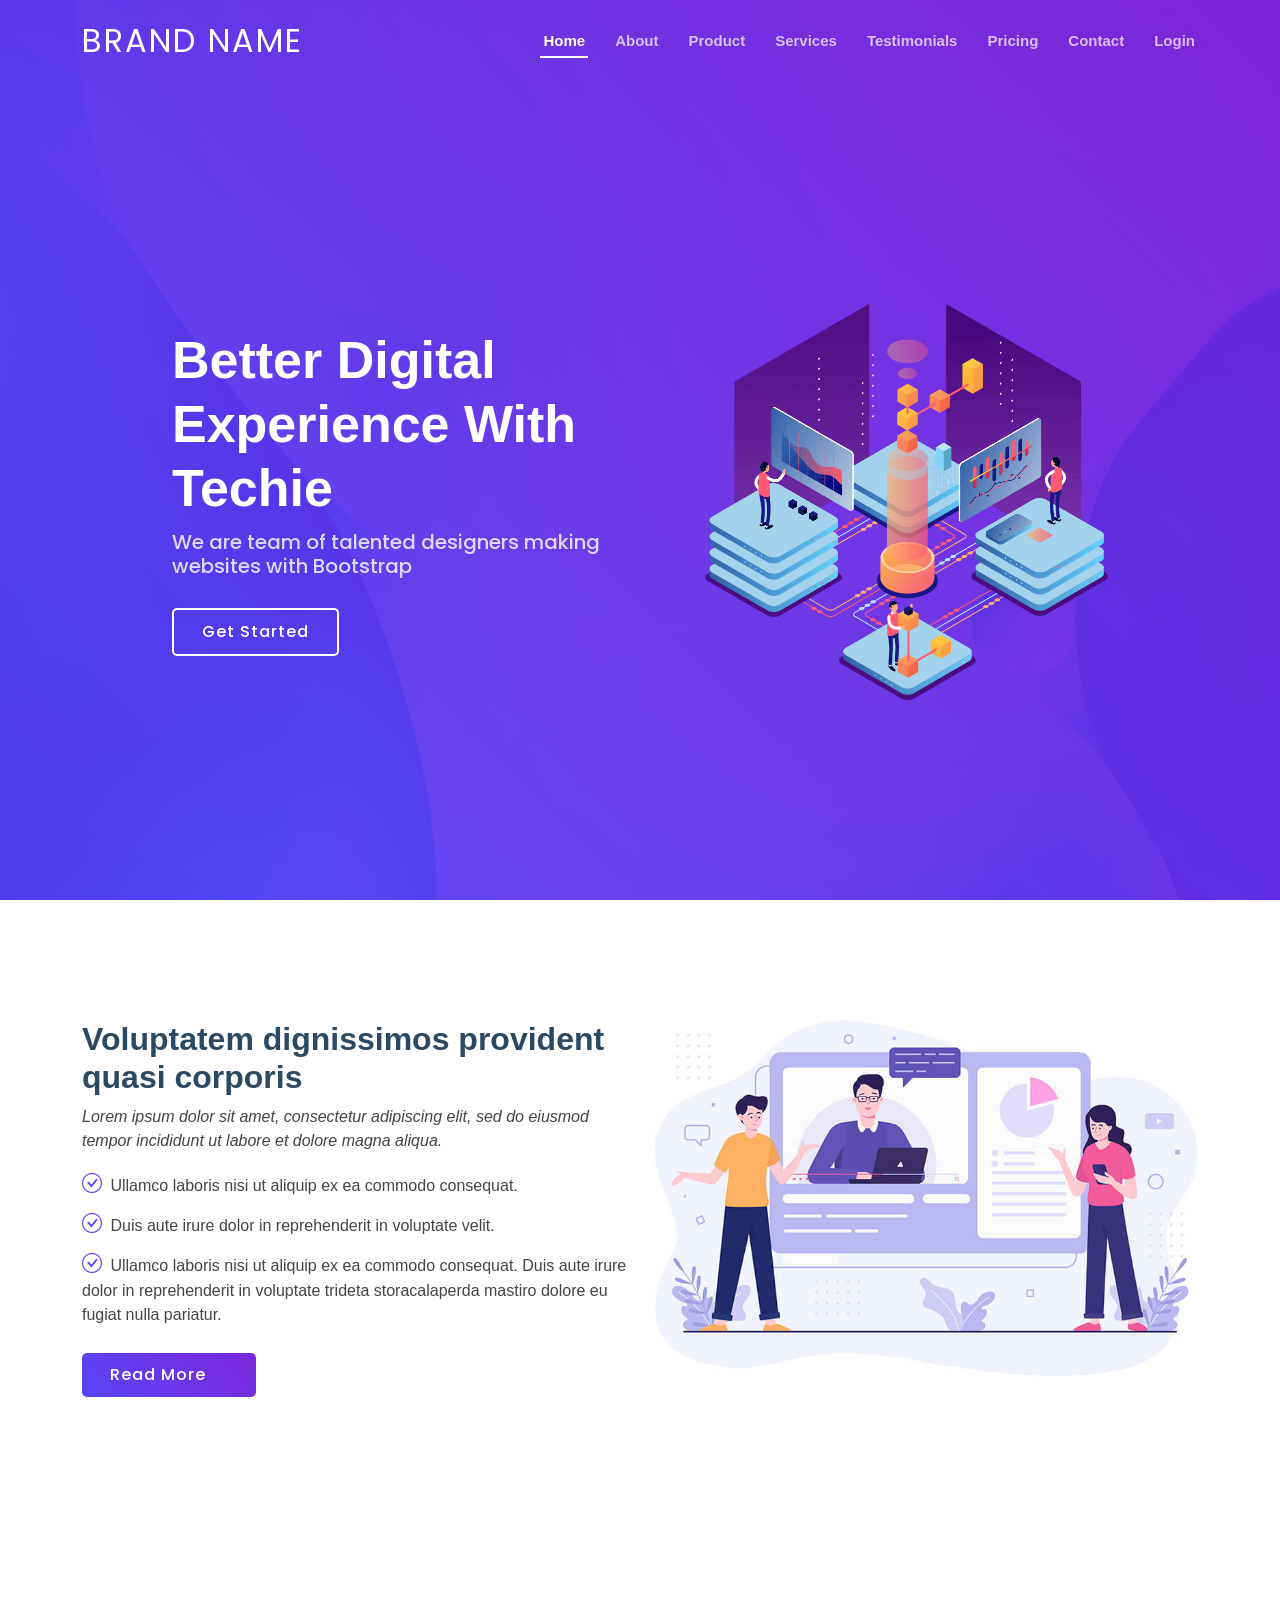
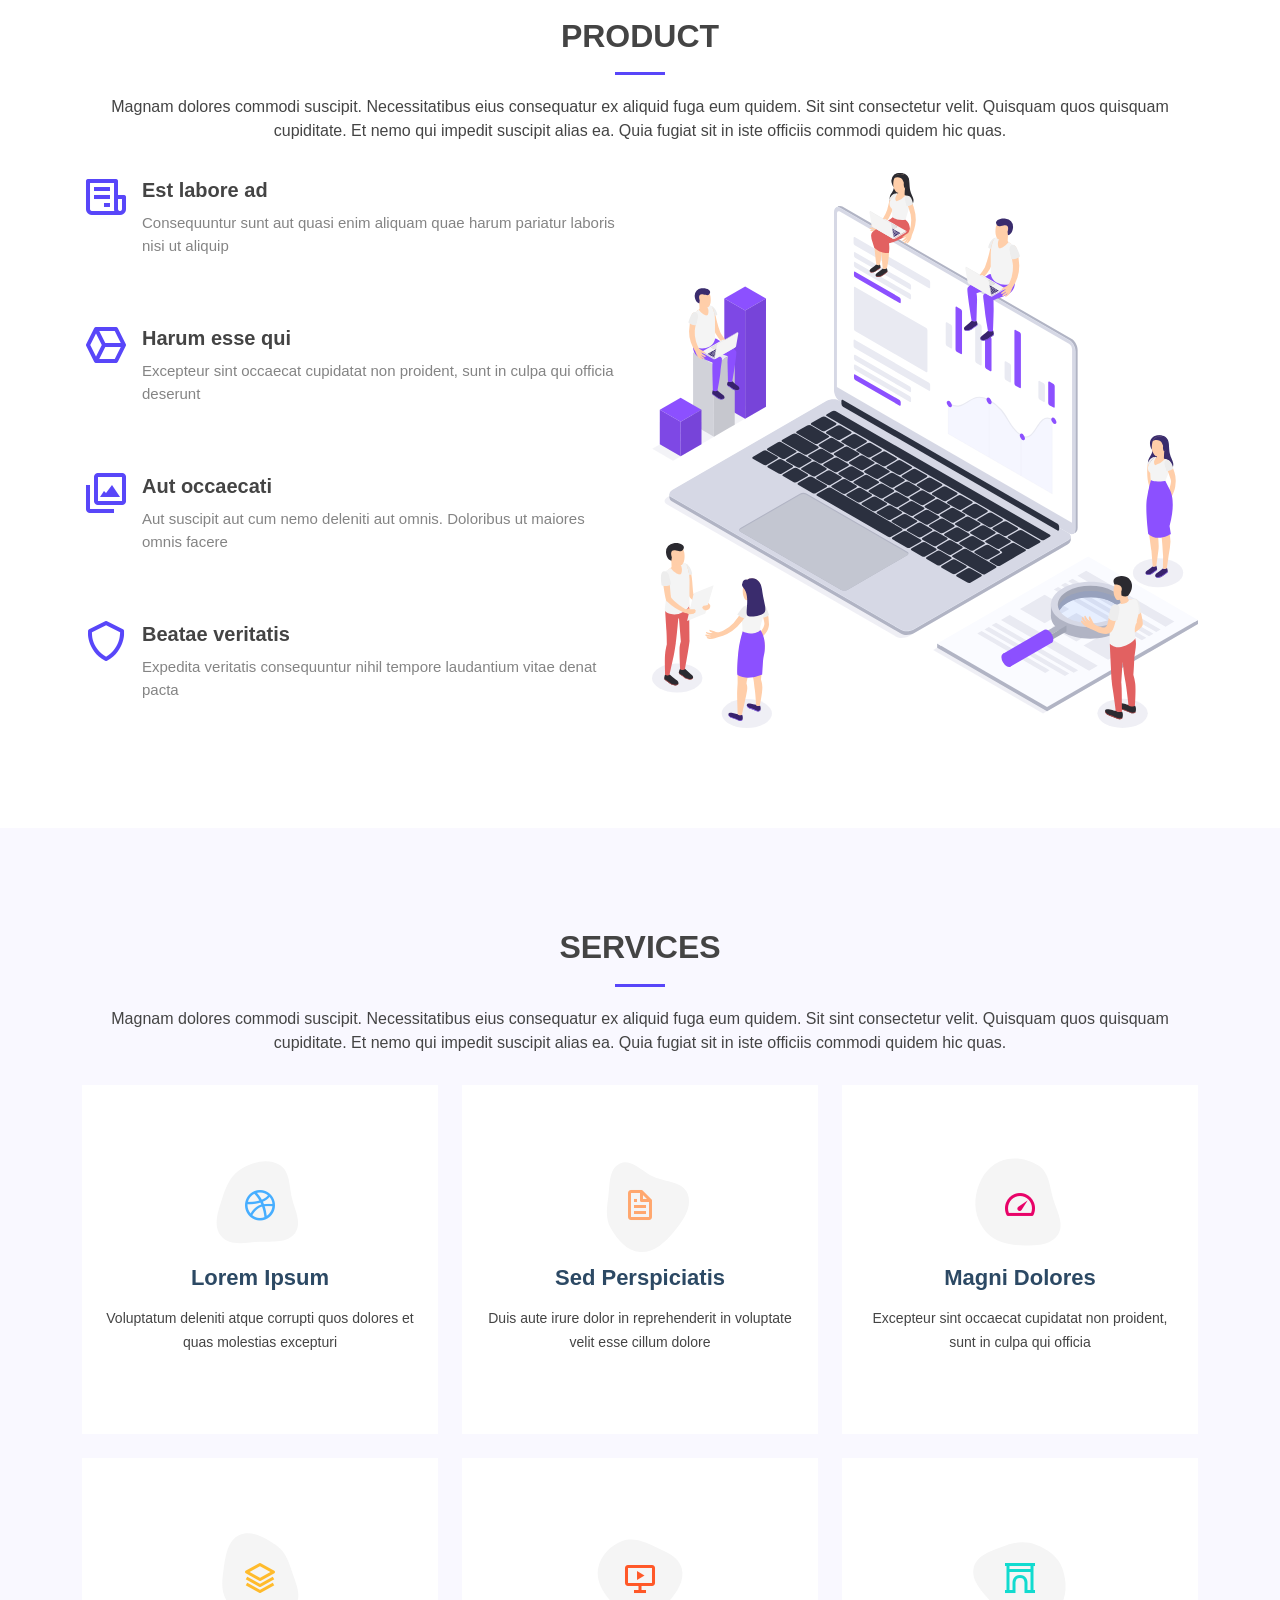
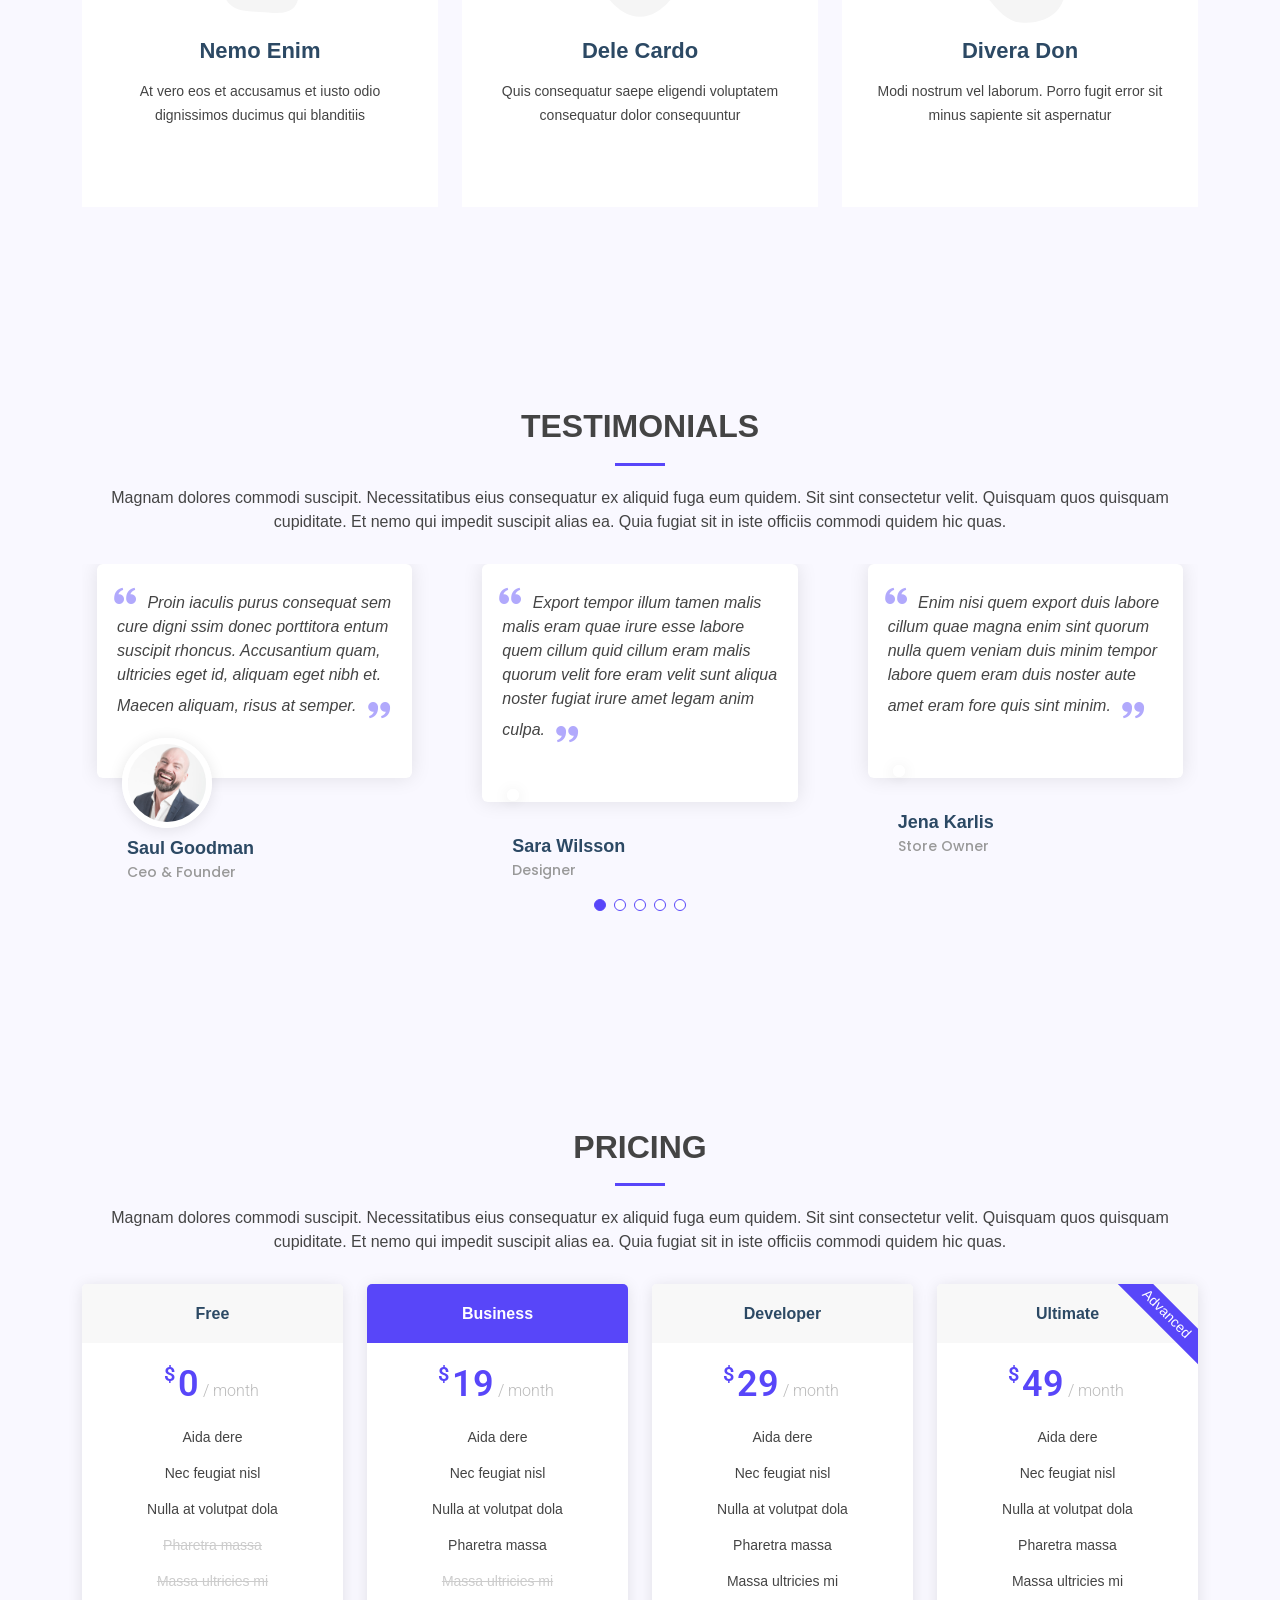
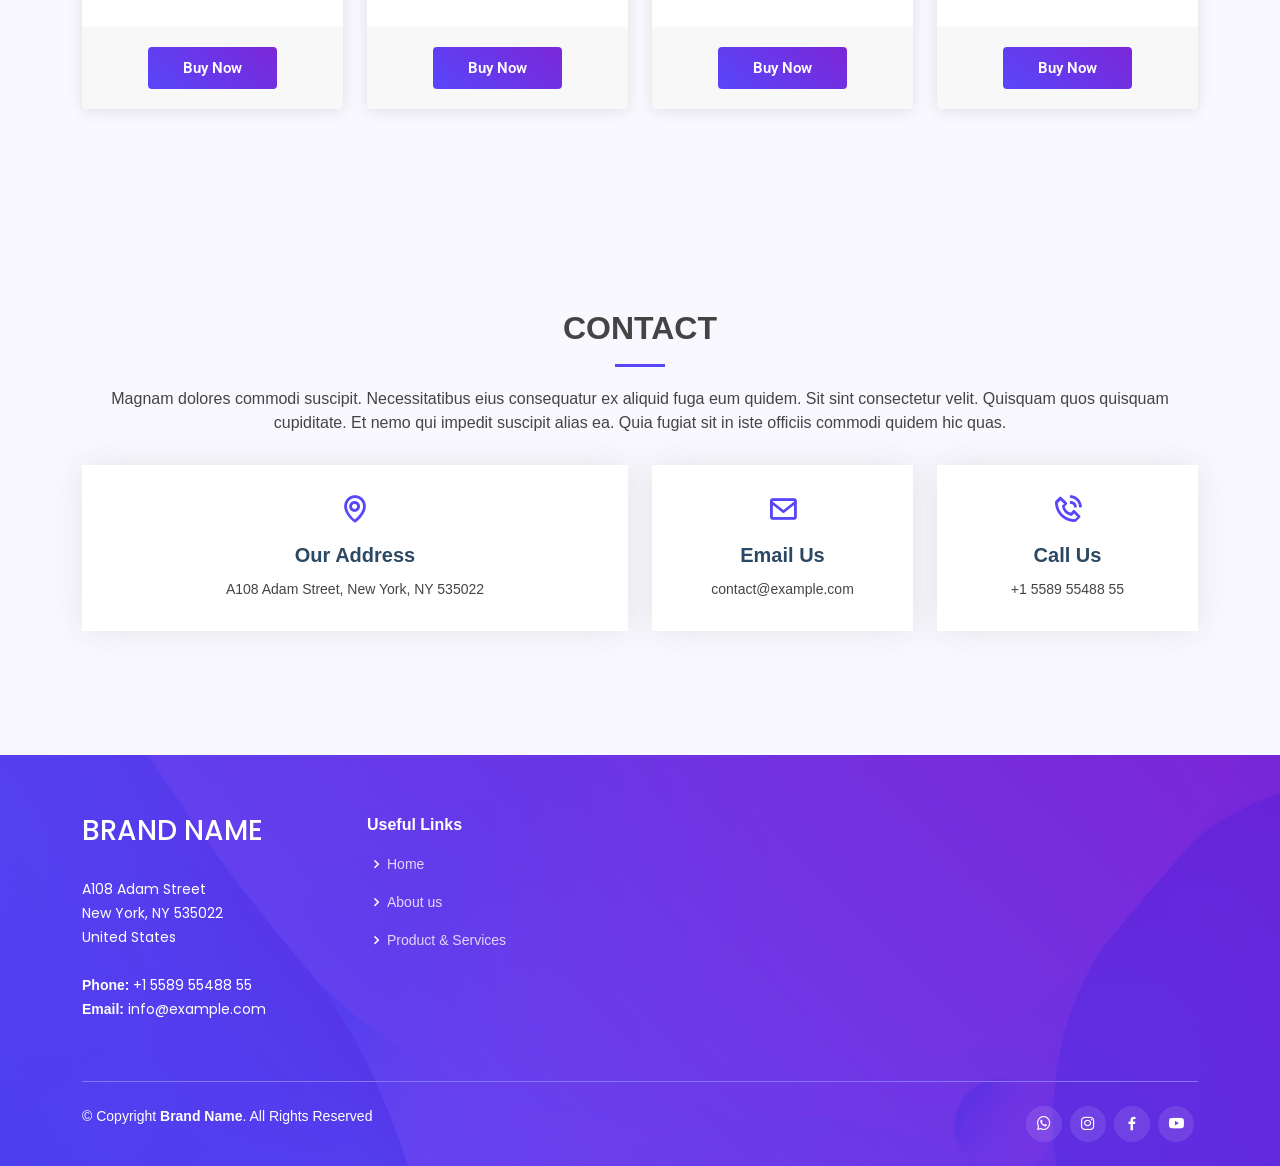
==== commit 29891077: "Responsive Nav added" ====
--- a/index.html
+++ b/index.html
@@ -4,10 +4,8 @@
 <head>
     <meta charset="UTF-8">
     <meta name="viewport" content="width=device-width, initial-scale=1.0">
-    <link rel="stylesheet" href="custom-style.css">
     <link rel="preconnect" href="https://fonts.googleapis.com">
     <link rel="preconnect" href="https://fonts.gstatic.com" crossorigin>
-    <link href="https://fonts.googleapis.com/css2?family=Rubik&display=swap" rel="stylesheet">
 
     <!-- Google Fonts -->
     <link
@@ -24,33 +22,31 @@
 
     <!-- Template Main CSS File -->
     <link href="assets/css/style.css" rel="stylesheet">
-    <link href="reboot.css" rel="stylesheet">
     <title>Your Website</title>
 </head>
 
 <body>
-    <!-- Navbar -->
-    <nav class="custom-nav">
-        <div class="custom-nav-brand">
-            <span class="custom-nav-title">Your Website</span>
+    <!-- ======= Header ======= -->
+    <header id="header" class="fixed-top ">
+        <div class="container d-flex align-items-center justify-content-between">
+            <h1 class="logo"><a href="index.html">Brand Name</a></h1>
+
+            <nav id="navbar" class="navbar">
+                <ul>
+                    <li><a class="nav-link scrollto active" href="#hero">Home</a></li>
+                    <li><a class="nav-link scrollto" href="#about">About</a></li>
+                    <li><a class="nav-link scrollto" href="#product">Product</a></li>
+                    <li><a class="nav-link scrollto" href="#services">Services</a></li>
+                    <li><a class="nav-link scrollto " href="#testimonials">Testimonials</a></li>
+                    <li><a class="nav-link scrollto " href="#pricing">Pricing</a></li>
+                    <li><a class="nav-link scrollto" href="#contact">Contact</a></li>
+                    <li class=""><a class="nav-link scrollto auth-login-button" href="login_and_register.html">Login</a></li>
+                </ul>
+                <i class="bi bi-list mobile-nav-toggle"></i>
+            </nav><!-- .navbar -->
+
         </div>
-        <div class="ham" id="nav-ham">
-            <img src="assets/img/ham_burger.svg">
-        </div>
-        <ul class="custom-nav-menu" id="navbarMenuDesktop">
-            <li><a href="#hero">Home</a></li>
-            <li><a href="#about">About</a></li>
-            <li><a href="#product">Product</a></li>
-            <li><a href="#services">Services</a></li>
-            <li><a href="#testimonials">Testimonials</a></li>
-            <li><a href="#pricing">Pricing</a></li>
-            <li><a href="#contact">Contact</a></li>
-        </ul>
-        <div class="custom-nav-auth" id="loginButton">
-            <a href="login_and_register.html" class="auth-button">Login</a>
-        </div>
-    </nav>
-    <!-- end Navbar -->
+    </header><!-- End Header -->
 
 
     <!-- ======= Hero Section ======= -->
@@ -607,25 +603,6 @@
 
     <!-- Template Main JS File -->
     <script src="assets/js/main.js"></script>
-
-    <!-- JS -->
-    <script>
-        const navToggle = document.getElementById('nav-ham')
-        navToggle.addEventListener('click', () => {
-            var navbarMenu = document.getElementById('navbarMenuDesktop');
-            var navLoginButton = document.getElementById('loginButton');
-            if (navbarMenu) {
-                if (this.checked === undefined) {
-                    navbarMenu.style.display = 'flex';
-                    navLoginButton.style.display = 'block'
-                    navbarMenu.style.flexDirection = 'column';
-                    navToggle.style.display= 'none';
-                } else {
-                    navbarMenu.style.display = 'none';
-                }
-            }
-        })
-    </script>
 </body>
 
 </html>
--- a/assets/css/style.css
+++ b/assets/css/style.css
@@ -422,6 +422,13 @@
   display: block;
 }
 
+
+/* .auth-login-button {
+  padding: 6px 8px;
+  border: 1px solid #fff;
+  border-radius: 6px;
+} */
+
 /*--------------------------------------------------------------
 # Hero Section
 --------------------------------------------------------------*/
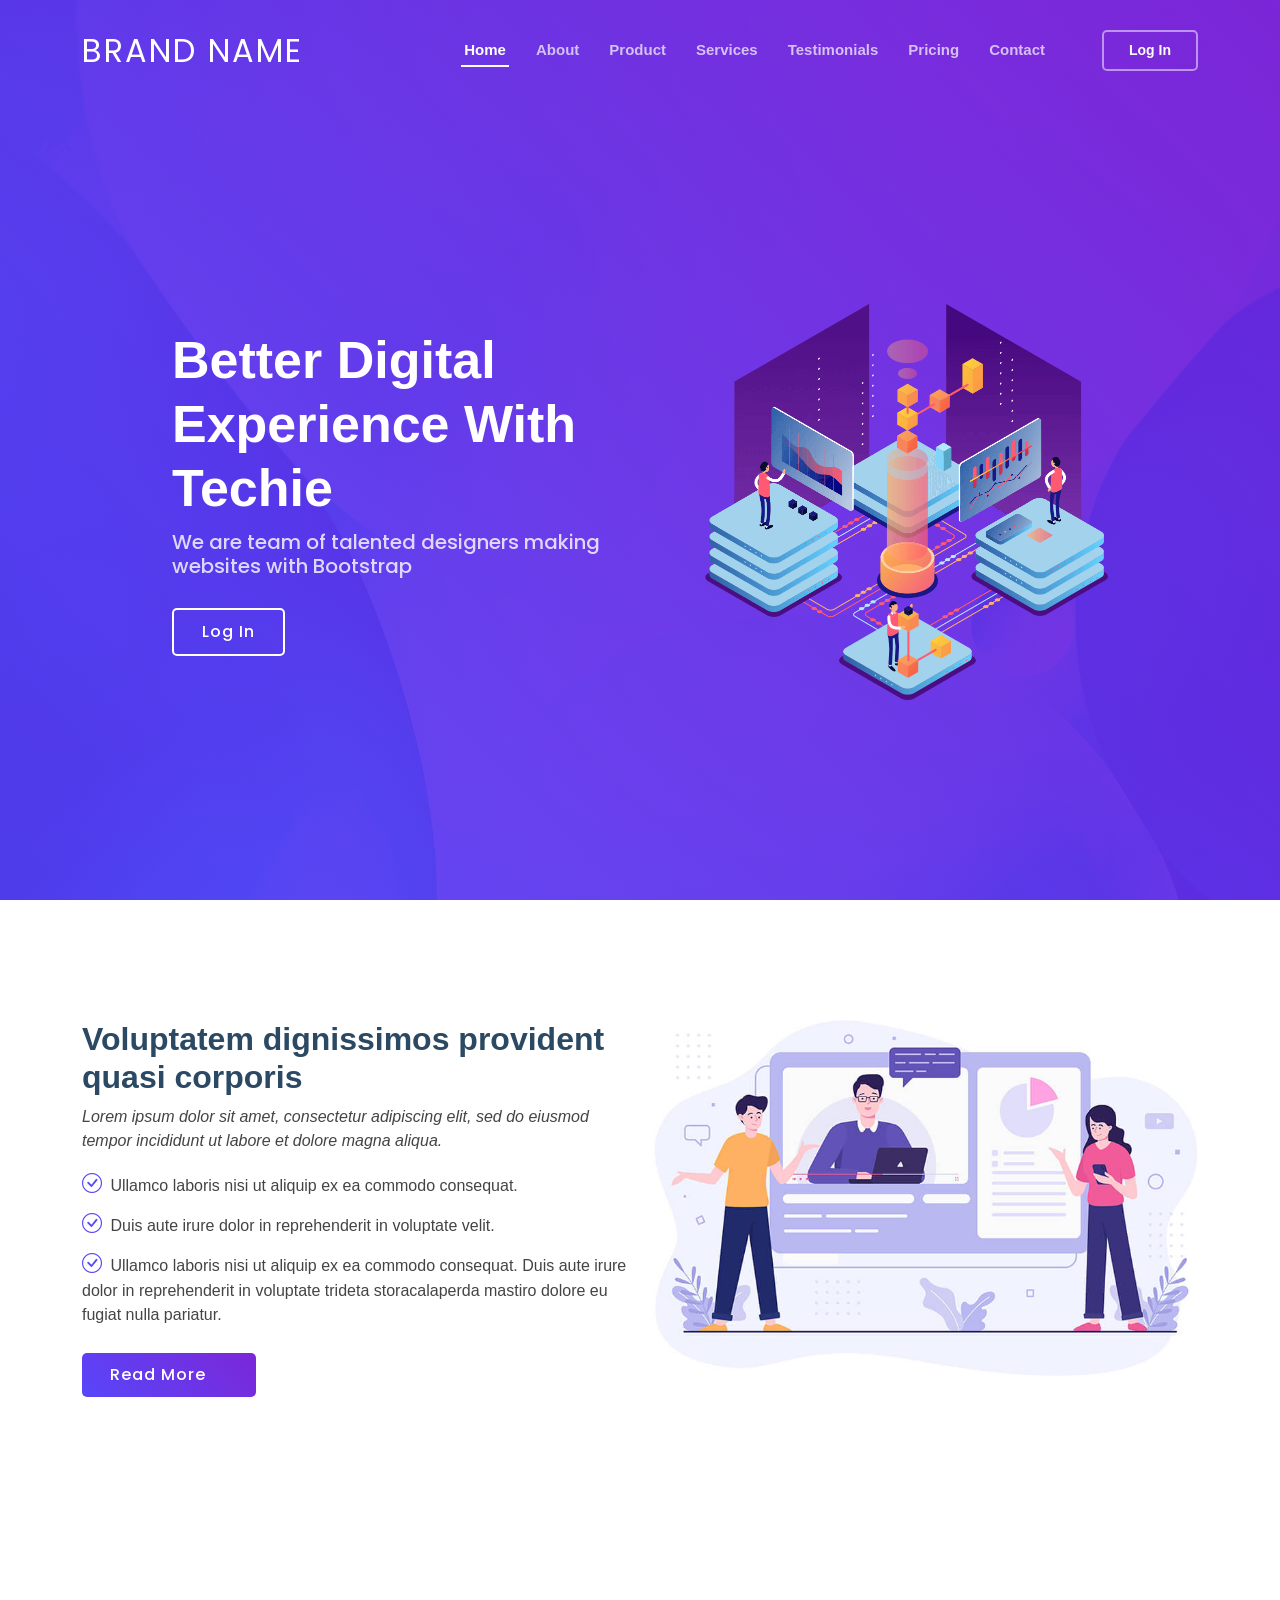
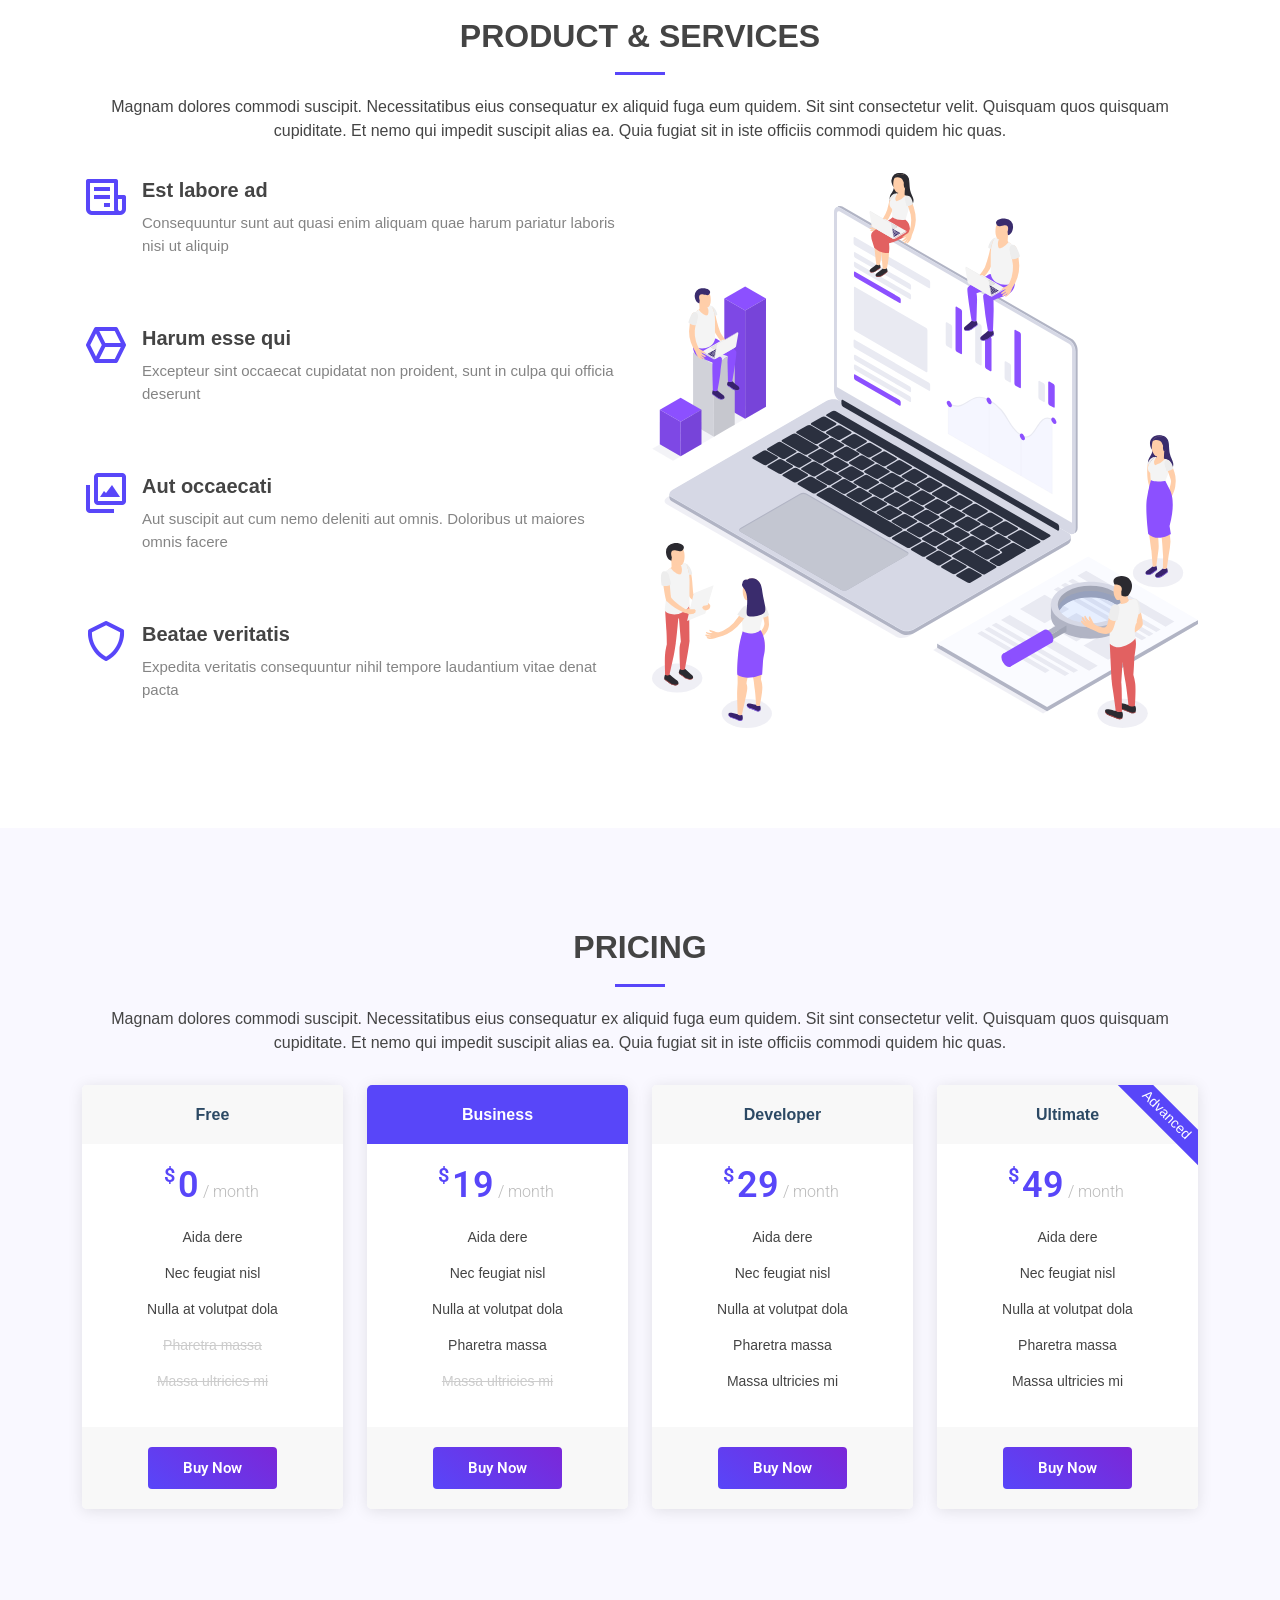
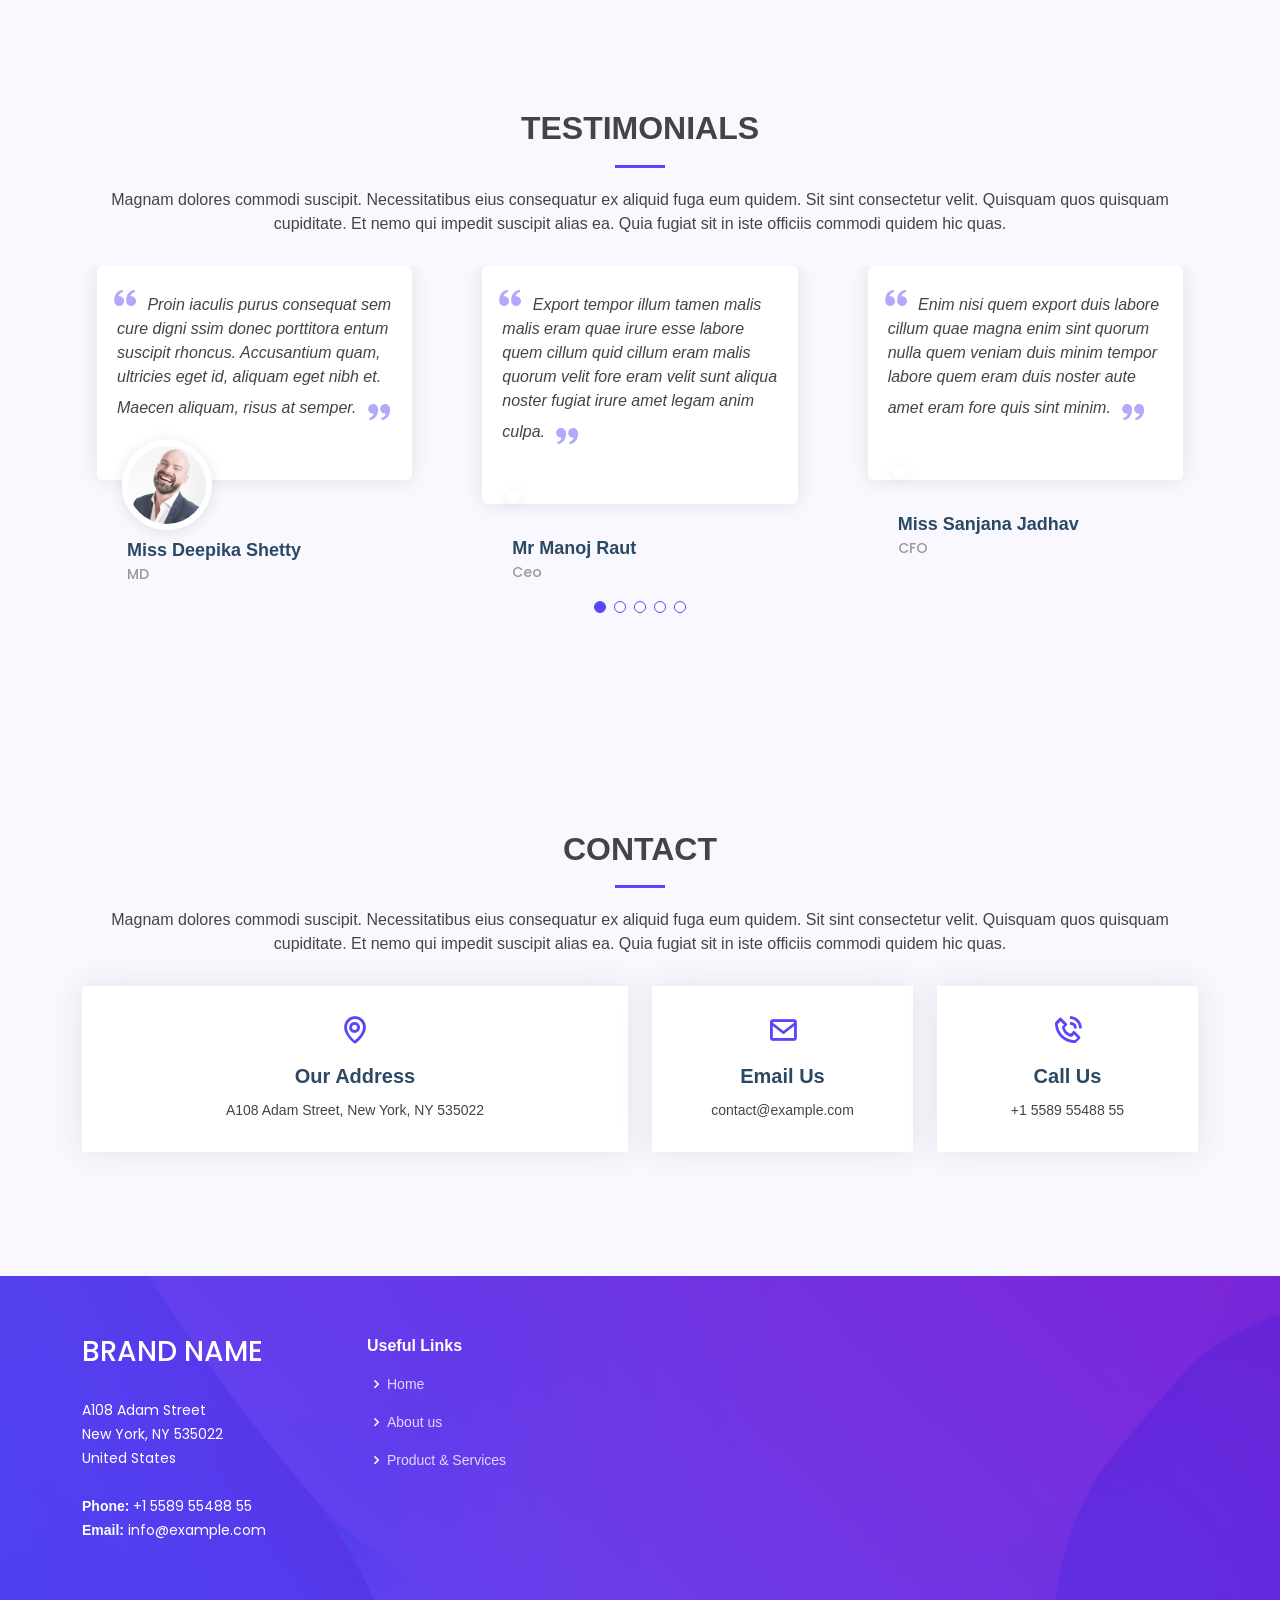
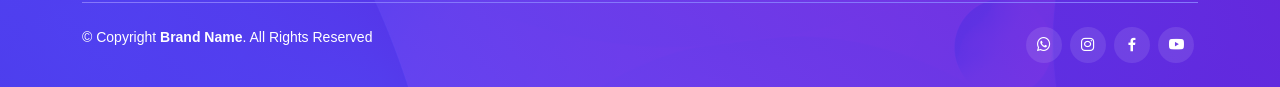
==== commit a542e45d: "Login and Register removed" ====
--- a/index.html
+++ b/index.html
@@ -40,7 +40,7 @@
                     <li><a class="nav-link scrollto " href="#testimonials">Testimonials</a></li>
                     <li><a class="nav-link scrollto " href="#pricing">Pricing</a></li>
                     <li><a class="nav-link scrollto" href="#contact">Contact</a></li>
-                    <li class=""><a class="nav-link scrollto auth-login-button" href="login_and_register.html">Login</a></li>
+                    <li><a class="getstarted scrollto" href="#">Log In</a></li>
                 </ul>
                 <i class="bi bi-list mobile-nav-toggle"></i>
             </nav><!-- .navbar -->
@@ -58,7 +58,7 @@
                     class="col-xl-5 col-lg-6 pt-3 pt-lg-0 order-2 order-lg-1 d-flex flex-column justify-content-center">
                     <h1>Better Digital Experience With Techie</h1>
                     <h2>We are team of talented designers making websites with Bootstrap</h2>
-                    <div><a href="#about" class="btn-get-started scrollto">Get Started</a></div>
+                    <div><a href="#about" class="btn-get-started scrollto">Log In</a></div>
                 </div>
                 <div class="col-xl-4 col-lg-6 order-1 order-lg-2 hero-img" data-aos="zoom-in" data-aos-delay="150">
                     <img src="assets/img/hero-img.png" class="img-fluid animated" alt="">
@@ -106,7 +106,7 @@
             <div class="container" data-aos="fade-up">
 
                 <div class="section-title">
-                    <h2>Product</h2>
+                    <h2>Product & Services</h2>
                     <p>Magnam dolores commodi suscipit. Necessitatibus eius consequatur ex aliquid fuga eum quidem. Sit
                         sint consectetur velit. Quisquam quos quisquam cupiditate. Et nemo qui impedit suscipit alias
                         ea. Quia fugiat sit in iste officiis commodi quidem hic quas.</p>
@@ -144,7 +144,7 @@
         </section><!-- End Features Section -->
 
         <!-- ======= Services Section ======= -->
-        <section id="services" class="services section-bg">
+        <!-- <section id="services" class="services section-bg">
             <div class="container" data-aos="fade-up">
 
                 <div class="section-title">
@@ -248,103 +248,8 @@
                 </div>
 
             </div>
-        </section><!-- End Services Section -->
-
-        <!-- ======= Testimonials Section ======= -->
-        <section id="testimonials" class="testimonials section-bg">
-            <div class="container" data-aos="fade-up">
-
-                <div class="section-title">
-                    <h2>Testimonials</h2>
-                    <p>Magnam dolores commodi suscipit. Necessitatibus eius consequatur ex aliquid fuga eum quidem. Sit
-                        sint consectetur velit. Quisquam quos quisquam cupiditate. Et nemo qui impedit suscipit alias
-                        ea. Quia fugiat sit in iste officiis commodi quidem hic quas.</p>
-                </div>
-
-                <div class="testimonials-slider swiper" data-aos="fade-up" data-aos-delay="100">
-                    <div class="swiper-wrapper">
-
-                        <div class="swiper-slide">
-                            <div class="testimonial-item">
-                                <p>
-                                    <i class="bx bxs-quote-alt-left quote-icon-left"></i>
-                                    Proin iaculis purus consequat sem cure digni ssim donec porttitora entum suscipit
-                                    rhoncus. Accusantium quam, ultricies eget id, aliquam eget nibh et. Maecen aliquam,
-                                    risus at semper.
-                                    <i class="bx bxs-quote-alt-right quote-icon-right"></i>
-                                </p>
-                                <img src="assets/img/testimonials/testimonials-1.jpg" class="testimonial-img" alt="">
-                                <h3>Saul Goodman</h3>
-                                <h4>Ceo &amp; Founder</h4>
-                            </div>
-                        </div><!-- End testimonial item -->
-
-                        <div class="swiper-slide">
-                            <div class="testimonial-item">
-                                <p>
-                                    <i class="bx bxs-quote-alt-left quote-icon-left"></i>
-                                    Export tempor illum tamen malis malis eram quae irure esse labore quem cillum quid
-                                    cillum eram malis quorum velit fore eram velit sunt aliqua noster fugiat irure amet
-                                    legam anim culpa.
-                                    <i class="bx bxs-quote-alt-right quote-icon-right"></i>
-                                </p>
-                                <img src="assets/img/testimonials/testimonials-2.jpg" class="testimonial-img" alt="">
-                                <h3>Sara Wilsson</h3>
-                                <h4>Designer</h4>
-                            </div>
-                        </div><!-- End testimonial item -->
-
-                        <div class="swiper-slide">
-                            <div class="testimonial-item">
-                                <p>
-                                    <i class="bx bxs-quote-alt-left quote-icon-left"></i>
-                                    Enim nisi quem export duis labore cillum quae magna enim sint quorum nulla quem
-                                    veniam duis minim tempor labore quem eram duis noster aute amet eram fore quis sint
-                                    minim.
-                                    <i class="bx bxs-quote-alt-right quote-icon-right"></i>
-                                </p>
-                                <img src="assets/img/testimonials/testimonials-3.jpg" class="testimonial-img" alt="">
-                                <h3>Jena Karlis</h3>
-                                <h4>Store Owner</h4>
-                            </div>
-                        </div><!-- End testimonial item -->
-
-                        <div class="swiper-slide">
-                            <div class="testimonial-item">
-                                <p>
-                                    <i class="bx bxs-quote-alt-left quote-icon-left"></i>
-                                    Fugiat enim eram quae cillum dolore dolor amet nulla culpa multos export minim
-                                    fugiat minim velit minim dolor enim duis veniam ipsum anim magna sunt elit fore quem
-                                    dolore labore.
-                                    <i class="bx bxs-quote-alt-right quote-icon-right"></i>
-                                </p>
-                                <img src="assets/img/testimonials/testimonials-4.jpg" class="testimonial-img" alt="">
-                                <h3>Matt Brandon</h3>
-                                <h4>Freelancer</h4>
-                            </div>
-                        </div><!-- End testimonial item -->
-
-                        <div class="swiper-slide">
-                            <div class="testimonial-item">
-                                <p>
-                                    <i class="bx bxs-quote-alt-left quote-icon-left"></i>
-                                    Quis quorum aliqua sint quem legam fore sunt eram irure aliqua veniam tempor noster
-                                    veniam enim culpa labore duis sunt culpa nulla illum cillum fugiat legam esse veniam
-                                    culpa.
-                                    <i class="bx bxs-quote-alt-right quote-icon-right"></i>
-                                </p>
-                                <img src="assets/img/testimonials/testimonials-5.jpg" class="testimonial-img" alt="">
-                                <h3>John Larson</h3>
-                                <h4>Entrepreneur</h4>
-                            </div>
-                        </div><!-- End testimonial item -->
-
-                    </div>
-                    <div class="swiper-pagination"></div>
-                </div>
-
-            </div>
-        </section><!-- End Testimonials Section -->
+        </section> -->
+        <!-- End Services Section -->
 
         <!-- ======= Pricing Section ======= -->
         <section id="pricing" class="pricing section-bg">
@@ -433,6 +338,103 @@
             </div>
         </section><!-- End Pricing Section -->
 
+
+        <!-- ======= Testimonials Section ======= -->
+        <section id="testimonials" class="testimonials section-bg">
+            <div class="container" data-aos="fade-up">
+
+                <div class="section-title">
+                    <h2>Testimonials</h2>
+                    <p>Magnam dolores commodi suscipit. Necessitatibus eius consequatur ex aliquid fuga eum quidem. Sit
+                        sint consectetur velit. Quisquam quos quisquam cupiditate. Et nemo qui impedit suscipit alias
+                        ea. Quia fugiat sit in iste officiis commodi quidem hic quas.</p>
+                </div>
+
+                <div class="testimonials-slider swiper" data-aos="fade-up" data-aos-delay="100">
+                    <div class="swiper-wrapper">
+
+                        <div class="swiper-slide">
+                            <div class="testimonial-item">
+                                <p>
+                                    <i class="bx bxs-quote-alt-left quote-icon-left"></i>
+                                    Proin iaculis purus consequat sem cure digni ssim donec porttitora entum suscipit
+                                    rhoncus. Accusantium quam, ultricies eget id, aliquam eget nibh et. Maecen aliquam,
+                                    risus at semper.
+                                    <i class="bx bxs-quote-alt-right quote-icon-right"></i>
+                                </p>
+                                <img src="assets/img/testimonials/testimonials-1.jpg" class="testimonial-img" alt="">
+                                <h3>Miss Deepika Shetty</h3>
+                                <h4>MD</h4>
+                            </div>
+                        </div><!-- End testimonial item -->
+
+                        <div class="swiper-slide">
+                            <div class="testimonial-item">
+                                <p>
+                                    <i class="bx bxs-quote-alt-left quote-icon-left"></i>
+                                    Export tempor illum tamen malis malis eram quae irure esse labore quem cillum quid
+                                    cillum eram malis quorum velit fore eram velit sunt aliqua noster fugiat irure amet
+                                    legam anim culpa.
+                                    <i class="bx bxs-quote-alt-right quote-icon-right"></i>
+                                </p>
+                                <img src="assets/img/testimonials/testimonials-2.jpg" class="testimonial-img" alt="">
+                                <h3>Mr Manoj Raut</h3>
+                                <h4>Ceo</h4>
+                            </div>
+                        </div><!-- End testimonial item -->
+
+                        <div class="swiper-slide">
+                            <div class="testimonial-item">
+                                <p>
+                                    <i class="bx bxs-quote-alt-left quote-icon-left"></i>
+                                    Enim nisi quem export duis labore cillum quae magna enim sint quorum nulla quem
+                                    veniam duis minim tempor labore quem eram duis noster aute amet eram fore quis sint
+                                    minim.
+                                    <i class="bx bxs-quote-alt-right quote-icon-right"></i>
+                                </p>
+                                <img src="assets/img/testimonials/testimonials-3.jpg" class="testimonial-img" alt="">
+                                <h3>Miss Sanjana Jadhav</h3>
+                                <h4>CFO</h4>
+                            </div>
+                        </div><!-- End testimonial item -->
+
+                        <div class="swiper-slide">
+                            <div class="testimonial-item">
+                                <p>
+                                    <i class="bx bxs-quote-alt-left quote-icon-left"></i>
+                                    Fugiat enim eram quae cillum dolore dolor amet nulla culpa multos export minim
+                                    fugiat minim velit minim dolor enim duis veniam ipsum anim magna sunt elit fore quem
+                                    dolore labore.
+                                    <i class="bx bxs-quote-alt-right quote-icon-right"></i>
+                                </p>
+                                <img src="assets/img/testimonials/testimonials-4.jpg" class="testimonial-img" alt="">
+                                <h3>Mr Subhash Gunjal</h3>
+                                <h4>COO</h4>
+                            </div>
+                        </div><!-- End testimonial item -->
+
+                        <div class="swiper-slide">
+                            <div class="testimonial-item">
+                                <p>
+                                    <i class="bx bxs-quote-alt-left quote-icon-left"></i>
+                                    Quis quorum aliqua sint quem legam fore sunt eram irure aliqua veniam tempor noster
+                                    veniam enim culpa labore duis sunt culpa nulla illum cillum fugiat legam esse veniam
+                                    culpa.
+                                    <i class="bx bxs-quote-alt-right quote-icon-right"></i>
+                                </p>
+                                <img src="assets/img/testimonials/testimonials-5.jpg" class="testimonial-img" alt="">
+                                <h3>Mr Sagar Mashru</h3>
+                                <h4>CTO</h4>
+                            </div>
+                        </div><!-- End testimonial item -->
+
+                    </div>
+                    <div class="swiper-pagination"></div>
+                </div>
+
+            </div>
+        </section><!-- End Testimonials Section -->
+
         <!-- ======= Contact Section ======= -->
         <section id="contact" class="contact section-bg">
             <div class="container" data-aos="fade-up">
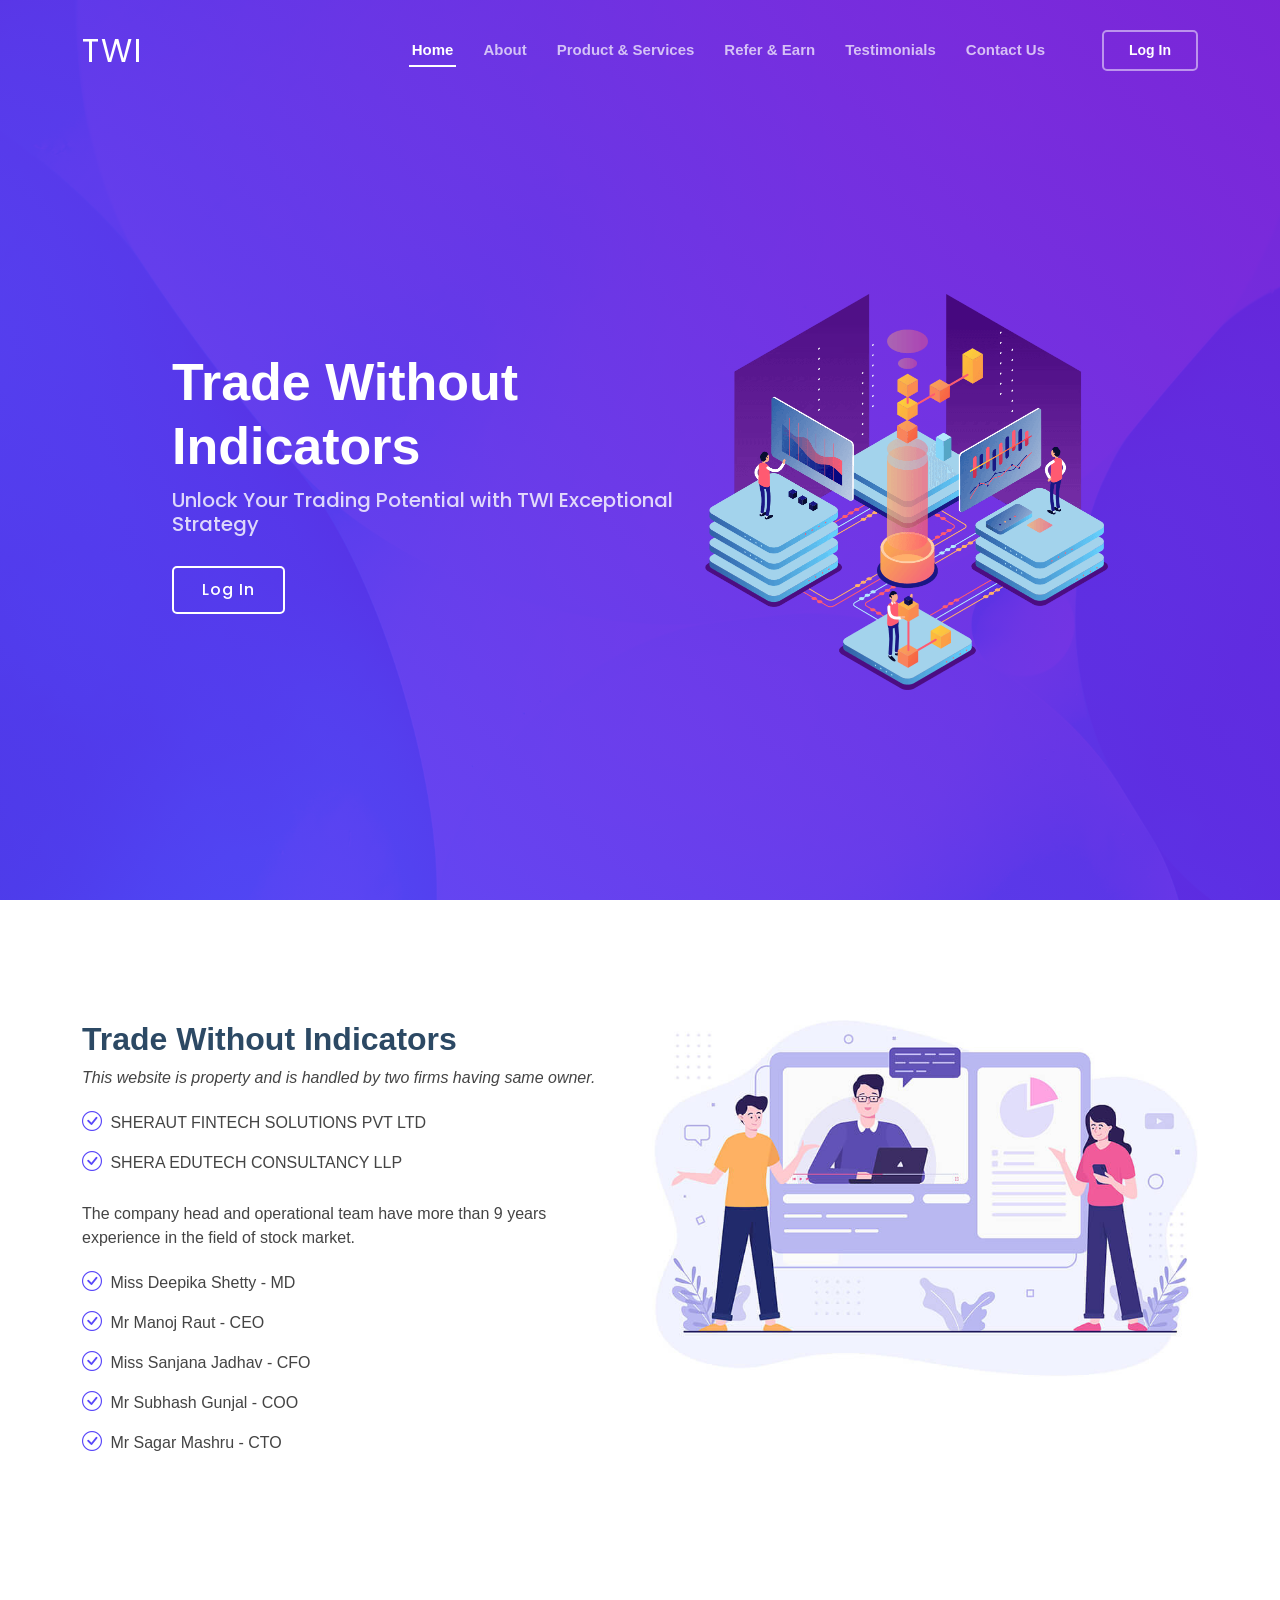
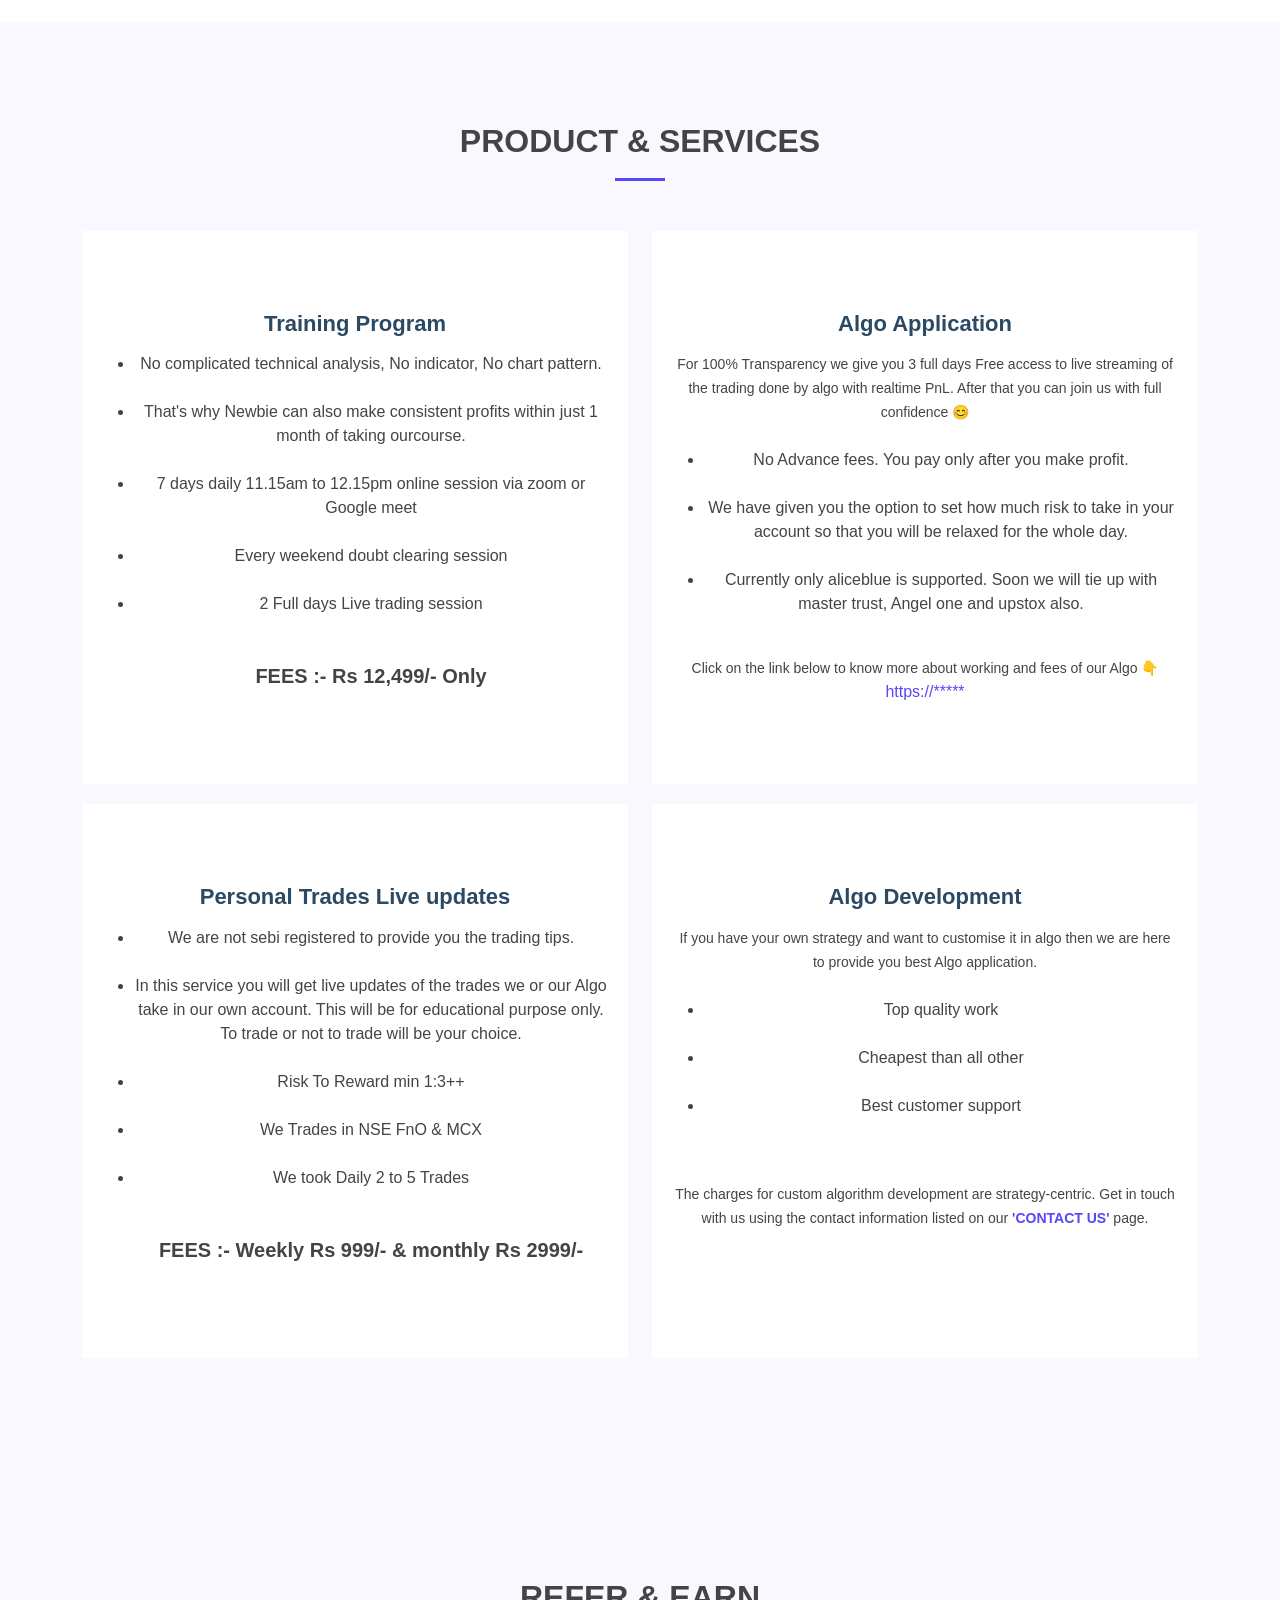
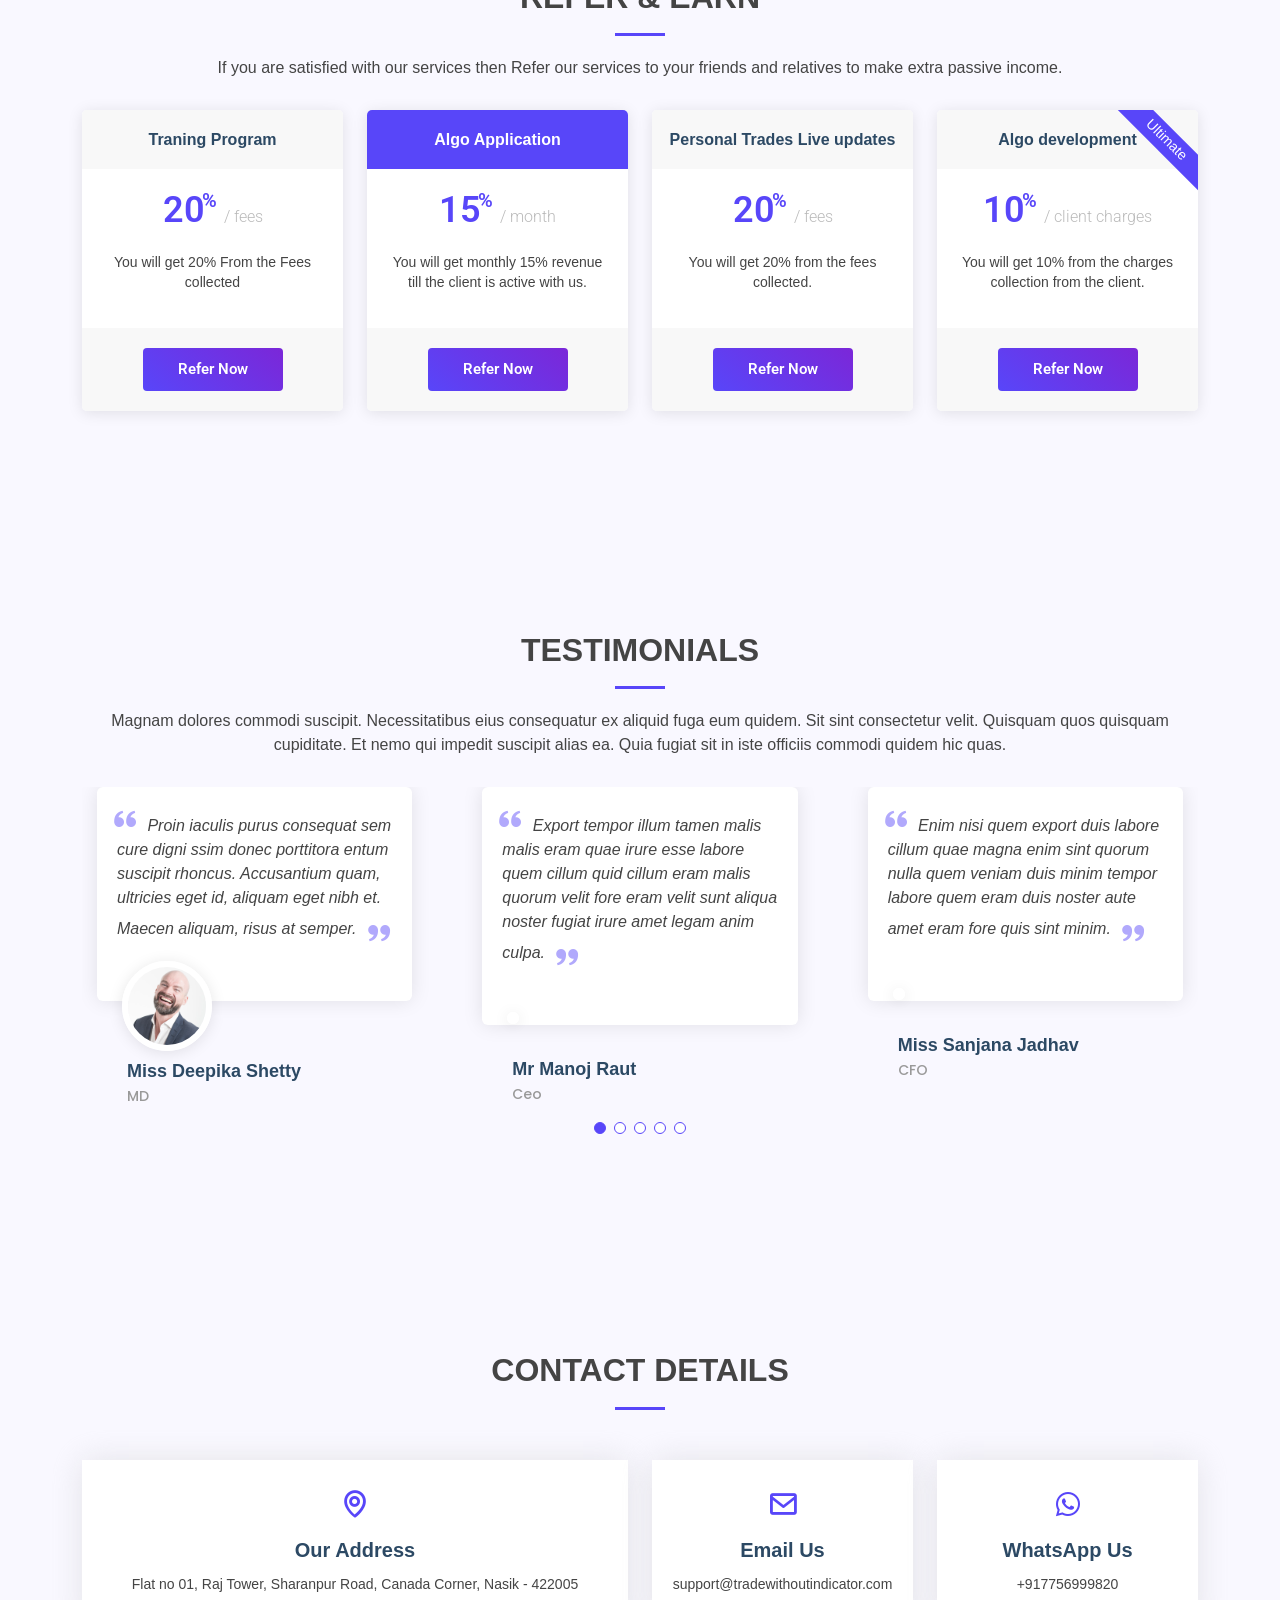
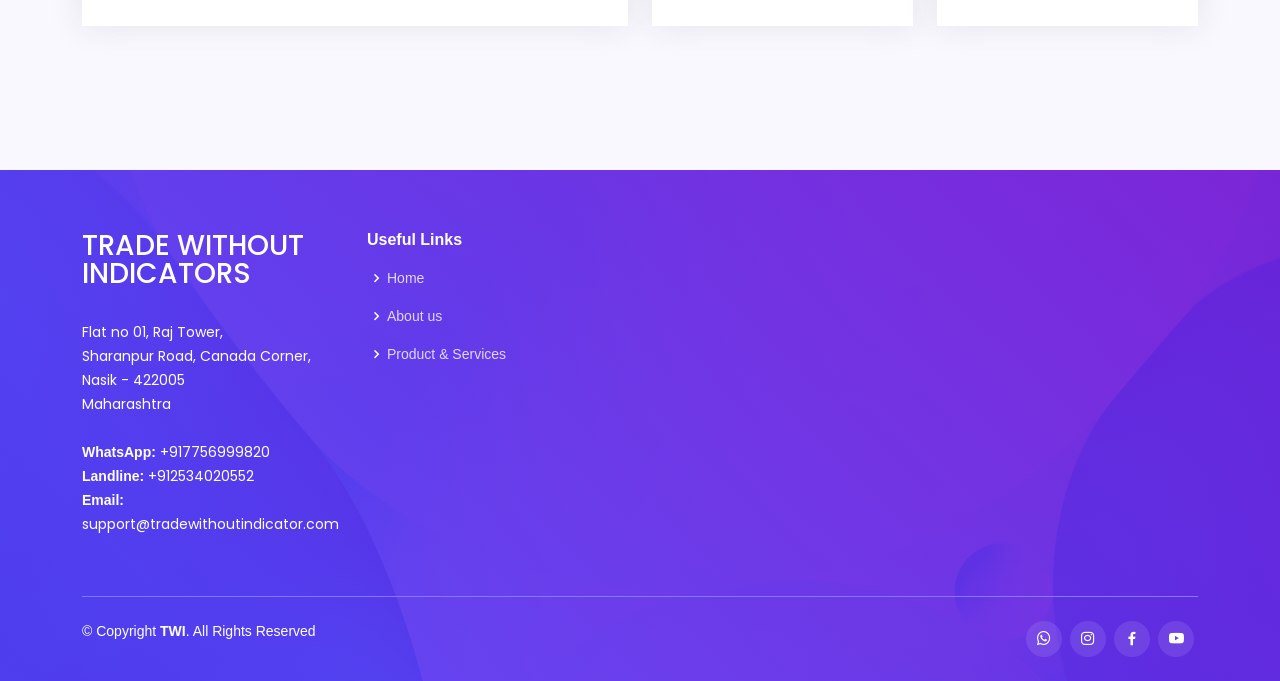
==== commit 6d4cc5ae: "Details Filled" ====
--- a/index.html
+++ b/index.html
@@ -22,24 +22,24 @@
 
     <!-- Template Main CSS File -->
     <link href="assets/css/style.css" rel="stylesheet">
-    <title>Your Website</title>
+    <title>TWI</title>
 </head>
 
 <body>
     <!-- ======= Header ======= -->
     <header id="header" class="fixed-top ">
         <div class="container d-flex align-items-center justify-content-between">
-            <h1 class="logo"><a href="index.html">Brand Name</a></h1>
+            <h1 class="logo"><a href="index.html">TWI</a></h1>
 
             <nav id="navbar" class="navbar">
                 <ul>
                     <li><a class="nav-link scrollto active" href="#hero">Home</a></li>
                     <li><a class="nav-link scrollto" href="#about">About</a></li>
-                    <li><a class="nav-link scrollto" href="#product">Product</a></li>
-                    <li><a class="nav-link scrollto" href="#services">Services</a></li>
+                    <li><a class="nav-link scrollto" href="#services">Product & Services</a></li>
+                    <li><a class="nav-link scrollto" href="#pricing">Refer & Earn</a></li>
                     <li><a class="nav-link scrollto " href="#testimonials">Testimonials</a></li>
-                    <li><a class="nav-link scrollto " href="#pricing">Pricing</a></li>
-                    <li><a class="nav-link scrollto" href="#contact">Contact</a></li>
+                    <!-- <li><a class="nav-link scrollto " href="#pricing">Pricing</a></li> -->
+                    <li><a class="nav-link scrollto" href="#contact">Contact Us</a></li>
                     <li><a class="getstarted scrollto" href="#">Log In</a></li>
                 </ul>
                 <i class="bi bi-list mobile-nav-toggle"></i>
@@ -56,8 +56,8 @@
             <div class="row justify-content-center">
                 <div
                     class="col-xl-5 col-lg-6 pt-3 pt-lg-0 order-2 order-lg-1 d-flex flex-column justify-content-center">
-                    <h1>Better Digital Experience With Techie</h1>
-                    <h2>We are team of talented designers making websites with Bootstrap</h2>
+                    <h1>Trade Without Indicators</h1>
+                    <h2>Unlock Your Trading Potential with TWI Exceptional Strategy</h2>
                     <div><a href="#about" class="btn-get-started scrollto">Log In</a></div>
                 </div>
                 <div class="col-xl-4 col-lg-6 order-1 order-lg-2 hero-img" data-aos="zoom-in" data-aos-delay="150">
@@ -79,30 +79,32 @@
                         <img src="assets/img/about.jpg" class="img-fluid" alt="">
                     </div>
                     <div class="col-lg-6 pt-4 pt-lg-0 order-2 order-lg-1 content" data-aos="fade-right">
-                        <h3>Voluptatem dignissimos provident quasi corporis</h3>
+                        <h3>Trade Without Indicators</h3>
                         <p class="fst-italic">
-                            Lorem ipsum dolor sit amet, consectetur adipiscing elit, sed do eiusmod tempor incididunt ut
-                            labore et dolore
-                            magna aliqua.
+                            This website is property and is handled by two firms having same owner.
                         </p>
                         <ul>
-                            <li><i class="bi bi-check-circle"></i> Ullamco laboris nisi ut aliquip ex ea commodo
-                                consequat.</li>
-                            <li><i class="bi bi-check-circle"></i> Duis aute irure dolor in reprehenderit in voluptate
-                                velit.</li>
-                            <li><i class="bi bi-check-circle"></i> Ullamco laboris nisi ut aliquip ex ea commodo
-                                consequat. Duis aute irure dolor in reprehenderit in voluptate trideta storacalaperda
-                                mastiro dolore eu fugiat nulla pariatur.</li>
+                            <li><i class="bi bi-check-circle"></i> SHERAUT FINTECH SOLUTIONS PVT LTD</li>
+                            <li><i class="bi bi-check-circle"></i> SHERA EDUTECH CONSULTANCY LLP</li>
                         </ul>
-                        <a href="#" class="read-more">Read More <i class="bi bi-long-arrow-right"></i></a>
-                    </div>
-                </div>
-
-            </div>
-        </section><!-- End About Section -->
+                        <p>The company head and operational team have more than 9 years experience in the field of stock market.</p>
+                        <ul>
+                            <li><i class="bi bi-check-circle"></i>  Miss Deepika Shetty - MD</li>
+                            <li><i class="bi bi-check-circle"></i> Mr Manoj Raut - CEO</li>
+                            <li><i class="bi bi-check-circle"></i> Miss Sanjana Jadhav - CFO</li>
+                            <li><i class="bi bi-check-circle"></i> Mr Subhash Gunjal - COO</li>
+                            <li><i class="bi bi-check-circle"></i> Mr Sagar Mashru - CTO</li>
+                        </ul>
+                        <!-- <a href="#" class="read-more">Read More <i class="bi bi-long-arrow-right"></i></a> -->
+                    </div>
+                </div>
+
+            </div>
+        </section>
+        <!-- End About Section -->
 
         <!-- ======= Product Section ======= -->
-        <section id="product" class="features">
+        <!-- <section id="product" class="features">
             <div class="container" data-aos="fade-up">
 
                 <div class="section-title">
@@ -141,114 +143,86 @@
                 </div>
 
             </div>
-        </section><!-- End Features Section -->
+        </section> -->
+        <!-- End Features Section -->
 
         <!-- ======= Services Section ======= -->
-        <!-- <section id="services" class="services section-bg">
+        <section id="services" class="services section-bg">
             <div class="container" data-aos="fade-up">
 
                 <div class="section-title">
-                    <h2>Services</h2>
-                    <p>Magnam dolores commodi suscipit. Necessitatibus eius consequatur ex aliquid fuga eum quidem. Sit
+                    <h2>Product & Services</h2>
+                    <!-- <p>Magnam dolores commodi suscipit. Necessitatibus eius consequatur ex aliquid fuga eum quidem. Sit
                         sint consectetur velit. Quisquam quos quisquam cupiditate. Et nemo qui impedit suscipit alias
-                        ea. Quia fugiat sit in iste officiis commodi quidem hic quas.</p>
-                </div>
-
-                <div class="row gy-4">
-                    <div class="col-lg-4 col-md-6 d-flex align-items-stretch" data-aos="zoom-in" data-aos-delay="100">
+                        ea. Quia fugiat sit in iste officiis commodi quidem hic quas.</p> -->
+                </div>
+
+                <div class="row gy-6">
+                    <div class="col-lg-6 col-md-6 d-flex align-items-stretch" data-aos="zoom-in" data-aos-delay="100">
                         <div class="icon-box iconbox-blue">
-                            <div class="icon">
-                                <svg width="100" height="100" viewBox="0 0 600 600" xmlns="http://www.w3.org/2000/svg">
-                                    <path stroke="none" stroke-width="0" fill="#f5f5f5"
-                                        d="M300,521.0016835830174C376.1290562159157,517.8887921683347,466.0731472004068,529.7835943286574,510.70327084640275,468.03025145048787C554.3714126377745,407.6079735673963,508.03601936045806,328.9844924480964,491.2728898941984,256.3432110539036C474.5976632858925,184.082847569629,479.9380746630129,96.60480741107993,416.23090153303,58.64404602377083C348.86323505073057,18.502131276798302,261.93793281208167,40.57373210992963,193.5410806939664,78.93577620505333C130.42746243093433,114.334589627462,98.30271207620316,179.96522072025542,76.75703585869454,249.04625023123273C51.97151888228291,328.5150500222984,13.704378332031375,421.85034740162234,66.52175969318436,486.19268352777647C119.04800174914682,550.1803526380478,217.28368757567262,524.383925680826,300,521.0016835830174">
-                                    </path>
-                                </svg>
-                                <i class="bx bxl-dribbble"></i>
-                            </div>
-                            <h4><a href="">Lorem Ipsum</a></h4>
-                            <p>Voluptatum deleniti atque corrupti quos dolores et quas molestias excepturi</p>
-                        </div>
-                    </div>
-
-                    <div class="col-lg-4 col-md-6 d-flex align-items-stretch" data-aos="zoom-in" data-aos-delay="200">
+                            <h4><a href="">Training Program</a></h4>
+                            <ul>
+                                <li>No complicated technical analysis, No indicator, No chart pattern.</li><br>
+                                <li>That's why Newbie can also make consistent profits within just 1 month of taking
+                                    ourcourse.</li><br>
+                                <li>7 days daily 11.15am to 12.15pm online session via zoom or Google meet</li><br>
+                                <li>Every weekend doubt clearing session</li><br>
+                                <li>2 Full days Live trading session</li><br><br>
+                                <p>
+                                <h5><strong>FEES :- Rs 12,499/- Only</strong></h5>
+                                </p>
+                            </ul>
+                        </div>
+                    </div>
+
+                    <div class="col-lg-6 col-md-6 d-flex align-items-stretch" data-aos="zoom-in" data-aos-delay="200">
                         <div class="icon-box iconbox-orange ">
-                            <div class="icon">
-                                <svg width="100" height="100" viewBox="0 0 600 600" xmlns="http://www.w3.org/2000/svg">
-                                    <path stroke="none" stroke-width="0" fill="#f5f5f5"
-                                        d="M300,582.0697525312426C382.5290701553225,586.8405444964366,449.9789794690241,525.3245884688669,502.5850820975895,461.55621195738473C556.606425686781,396.0723002908107,615.8543463187945,314.28637112970534,586.6730223649479,234.56875336149918C558.9533121215079,158.8439757836574,454.9685369536778,164.00468322053177,381.49747125262974,130.76875717737553C312.15926192815925,99.40240125094834,248.97055460311594,18.661163978235184,179.8680185752513,50.54337015887873C110.5421016452524,82.52863877960104,119.82277516462835,180.83849132639028,109.12597500060166,256.43424936330496C100.08760227029461,320.3096726198365,92.17705696193138,384.0621239912766,124.79988738764834,439.7174275375508C164.83382741302287,508.01625554203684,220.96474134820875,577.5009287672846,300,582.0697525312426">
-                                    </path>
-                                </svg>
-                                <i class="bx bx-file"></i>
-                            </div>
-                            <h4><a href="">Sed Perspiciatis</a></h4>
-                            <p>Duis aute irure dolor in reprehenderit in voluptate velit esse cillum dolore</p>
-                        </div>
-                    </div>
-
-                    <div class="col-lg-4 col-md-6 d-flex align-items-stretch" data-aos="zoom-in" data-aos-delay="300">
+                            <h4><a href="">Algo Application</a></h4>
+                            <p>For 100% Transparency we give you 3 full days Free access to live streaming of the
+                                trading done by algo with realtime PnL.
+                                After that you can join us with full confidence 😊</p><br>
+                            <ul>
+                                <li>No Advance fees. You pay  only after you make profit.</li><br>
+                                <li>We have given you the option to set how much risk to take in your account so that you will be relaxed for the whole day.</li><br>
+                                <li>Currently only aliceblue is supported. Soon we will tie up with master trust, Angel one and upstox also.</li><br>
+                            </ul>
+                            <p>Click on the link below to know more about working and fees of our Algo 👇</p>
+                            <a href="#">https://*****</p>
+                        </div>
+                    </div>
+
+                    <div class="col-lg-6 col-md-6 d-flex align-items-stretch" data-aos="zoom-in" data-aos-delay="300">
                         <div class="icon-box iconbox-pink">
-                            <div class="icon">
-                                <svg width="100" height="100" viewBox="0 0 600 600" xmlns="http://www.w3.org/2000/svg">
-                                    <path stroke="none" stroke-width="0" fill="#f5f5f5"
-                                        d="M300,541.5067337569781C382.14930387511276,545.0595476570109,479.8736841581634,548.3450877840088,526.4010558755058,480.5488172755941C571.5218469581645,414.80211281144784,517.5187510058486,332.0715597781072,496.52539010469104,255.14436215662573C477.37192572678356,184.95920475031193,473.57363656557914,105.61284051026155,413.0603344069578,65.22779650032875C343.27470386102294,18.654635553484475,251.2091493199835,5.337323636656869,175.0934190732945,40.62881213300186C97.87086631185822,76.43348514350839,51.98124368387456,156.15599469081315,36.44837278890362,239.84606092416172C21.716077023791087,319.22268207091537,43.775223500013084,401.1760424656574,96.891909868211,461.97329694683043C147.22146801428983,519.5804099606455,223.5754009179313,538.201503339737,300,541.5067337569781">
-                                    </path>
-                                </svg>
-                                <i class="bx bx-tachometer"></i>
-                            </div>
-                            <h4><a href="">Magni Dolores</a></h4>
-                            <p>Excepteur sint occaecat cupidatat non proident, sunt in culpa qui officia</p>
-                        </div>
-                    </div>
-
-                    <div class="col-lg-4 col-md-6 d-flex align-items-stretch" data-aos="zoom-in" data-aos-delay="100">
+                            <h4><a href="">Personal Trades Live updates</a></h4>
+                            <ul>
+                                <li>We are not sebi registered to provide you the trading tips.</li><br>
+                                <li>In this service you will get live updates of the trades we or our Algo take in our own account. This will be for educational purpose only. To trade or not to trade will be your choice.</li><br>
+                                <li>Risk To Reward min 1:3++</li><br>
+                                <li>We Trades in NSE FnO & MCX</li><br>
+                                <li>We took Daily 2 to 5 Trades</li><br><br>
+                                <p>
+                                <h5><strong>FEES :- Weekly Rs 999/- & monthly Rs 2999/-</strong></h5>
+                                </p>
+                            </ul>
+                        </div>
+                    </div>
+
+                    <div class="col-lg-6 col-md-6 d-flex align-items-stretch" data-aos="zoom-in" data-aos-delay="100">
                         <div class="icon-box iconbox-yellow">
-                            <div class="icon">
-                                <svg width="100" height="100" viewBox="0 0 600 600" xmlns="http://www.w3.org/2000/svg">
-                                    <path stroke="none" stroke-width="0" fill="#f5f5f5"
-                                        d="M300,503.46388370962813C374.79870501325706,506.71871716319447,464.8034551963731,527.1746412648533,510.4981551193396,467.86667711651364C555.9287308511215,408.9015244558933,512.6030010748507,327.5744911775523,490.211057578863,256.5855673507754C471.097692560561,195.9906835881958,447.69079081568157,138.11976852964426,395.19560036434837,102.3242989838813C329.3053358748298,57.3949838291264,248.02791733380457,8.279543830951368,175.87071277845988,42.242879143198664C103.41431057327972,76.34704239035025,93.79494320519305,170.9812938413882,81.28167332365135,250.07896920659033C70.17666984294237,320.27484674793965,64.84698225790005,396.69656628748305,111.28512138212992,450.4950937839243C156.20124167950087,502.5303643271138,231.32542653798444,500.4755392045468,300,503.46388370962813">
-                                    </path>
-                                </svg>
-                                <i class="bx bx-layer"></i>
-                            </div>
-                            <h4><a href="">Nemo Enim</a></h4>
-                            <p>At vero eos et accusamus et iusto odio dignissimos ducimus qui blanditiis</p>
-                        </div>
-                    </div>
-
-                    <div class="col-lg-4 col-md-6 d-flex align-items-stretch" data-aos="zoom-in" data-aos-delay="200">
-                        <div class="icon-box iconbox-red">
-                            <div class="icon">
-                                <svg width="100" height="100" viewBox="0 0 600 600" xmlns="http://www.w3.org/2000/svg">
-                                    <path stroke="none" stroke-width="0" fill="#f5f5f5"
-                                        d="M300,532.3542879108572C369.38199826031484,532.3153073249985,429.10787420159085,491.63046689027357,474.5244479745417,439.17860296908856C522.8885846962883,383.3225815378663,569.1668002868075,314.3205725914397,550.7432151929288,242.7694973846089C532.6665558377875,172.5657663291529,456.2379748765914,142.6223662098291,390.3689995646985,112.34683881706744C326.66090330228417,83.06452184765237,258.84405631176094,53.51806209861945,193.32584062364296,78.48882559362697C121.61183558270385,105.82097193414197,62.805066853699245,167.19869350419734,48.57481801355237,242.6138429142374C34.843463184063346,315.3850353017275,76.69343916112496,383.4422959591041,125.22947124332185,439.3748458443577C170.7312796277747,491.8107796887764,230.57421082200815,532.3932930995766,300,532.3542879108572">
-                                    </path>
-                                </svg>
-                                <i class="bx bx-slideshow"></i>
-                            </div>
-                            <h4><a href="">Dele Cardo</a></h4>
-                            <p>Quis consequatur saepe eligendi voluptatem consequatur dolor consequuntur</p>
-                        </div>
-                    </div>
-
-                    <div class="col-lg-4 col-md-6 d-flex align-items-stretch" data-aos="zoom-in" data-aos-delay="300">
-                        <div class="icon-box iconbox-teal">
-                            <div class="icon">
-                                <svg width="100" height="100" viewBox="0 0 600 600" xmlns="http://www.w3.org/2000/svg">
-                                    <path stroke="none" stroke-width="0" fill="#f5f5f5"
-                                        d="M300,566.797414625762C385.7384707136149,576.1784315230908,478.7894351017131,552.8928747891023,531.9192734346935,484.94944893311C584.6109503024035,417.5663521118492,582.489472248146,322.67544863468447,553.9536738515405,242.03673114598146C529.1557734026468,171.96086150256528,465.24506316201064,127.66468636344209,395.9583748389544,100.7403814666027C334.2173773831606,76.7482773500951,269.4350130405921,84.62216499799875,207.1952322260088,107.2889140133804C132.92018162631612,134.33871894543012,41.79353780512637,160.00259165414826,22.644507872594943,236.69541883565114C3.319112789854554,314.0945973066697,72.72355303640163,379.243833228382,124.04198916343866,440.3218312028393C172.9286146004772,498.5055451809895,224.45579914871206,558.5317968840102,300,566.797414625762">
-                                    </path>
-                                </svg>
-                                <i class="bx bx-arch"></i>
-                            </div>
-                            <h4><a href="">Divera Don</a></h4>
-                            <p>Modi nostrum vel laborum. Porro fugit error sit minus sapiente sit aspernatur</p>
-                        </div>
-                    </div>
-
-                </div>
-
-            </div>
-        </section> -->
+                            <h4><a href="">Algo Development</a></h4>
+                            <p>If you have your own strategy and want to customise it in algo then we are here to provide you best Algo application.</p><br>
+                            <ul>
+                                <li>Top quality work</li><br>
+                                <li>Cheapest than all other</li><br>
+                                <li>Best customer support</li><br><br>
+                            </ul>
+                            <p>The charges for custom algorithm development are strategy-centric. Get in touch with us using the contact information listed on our <a href="#contact"><strong>'CONTACT US'</strong></a> page.</p>
+                        </div>
+                    </div>
+                </div>
+
+            </div>
+        </section>
         <!-- End Services Section -->
 
         <!-- ======= Pricing Section ======= -->
@@ -256,88 +230,69 @@
             <div class="container" data-aos="fade-up">
 
                 <div class="section-title">
-                    <h2>Pricing</h2>
-                    <p>Magnam dolores commodi suscipit. Necessitatibus eius consequatur ex aliquid fuga eum quidem. Sit
-                        sint consectetur velit. Quisquam quos quisquam cupiditate. Et nemo qui impedit suscipit alias
-                        ea. Quia fugiat sit in iste officiis commodi quidem hic quas.</p>
+                    <h2>Refer & Earn</h2>
+                    <p>If you are satisfied with our services then Refer our services to your friends and relatives to make extra passive income.</p>
                 </div>
 
                 <div class="row">
-
                     <div class="col-lg-3 col-md-6" data-aos="fade-up" data-aos-delay="100">
                         <div class="box">
-                            <h3>Free</h3>
-                            <h4><sup>$</sup>0<span> / month</span></h4>
-                            <ul>
-                                <li>Aida dere</li>
-                                <li>Nec feugiat nisl</li>
-                                <li>Nulla at volutpat dola</li>
-                                <li class="na">Pharetra massa</li>
-                                <li class="na">Massa ultricies mi</li>
+                            <h3>Traning Program</h3>
+                            <h4>20<sup>%</sup><span> / fees</span></h4>
+                            <ul>
+                                <li>You will get 20% From the Fees collected</li>
                             </ul>
                             <div class="btn-wrap">
-                                <a href="#" class="btn-buy">Buy Now</a>
+                                <a href="#" class="btn-buy">Refer Now</a>
                             </div>
                         </div>
                     </div>
 
                     <div class="col-lg-3 col-md-6 mt-4 mt-md-0" data-aos="fade-up" data-aos-delay="200">
                         <div class="box featured">
-                            <h3>Business</h3>
-                            <h4><sup>$</sup>19<span> / month</span></h4>
-                            <ul>
-                                <li>Aida dere</li>
-                                <li>Nec feugiat nisl</li>
-                                <li>Nulla at volutpat dola</li>
-                                <li>Pharetra massa</li>
-                                <li class="na">Massa ultricies mi</li>
+                            <h3>Algo Application</h3>
+                            <h4>15<sup>%</sup><span> / month</span></h4>
+                            <ul>
+                                <li>You will get monthly 15% revenue till the client is active with us.</li>
                             </ul>
                             <div class="btn-wrap">
-                                <a href="#" class="btn-buy">Buy Now</a>
+                                <a href="#" class="btn-buy">Refer Now</a>
                             </div>
                         </div>
                     </div>
 
                     <div class="col-lg-3 col-md-6 mt-4 mt-lg-0" data-aos="fade-up" data-aos-delay="300">
                         <div class="box">
-                            <h3>Developer</h3>
-                            <h4><sup>$</sup>29<span> / month</span></h4>
-                            <ul>
-                                <li>Aida dere</li>
-                                <li>Nec feugiat nisl</li>
-                                <li>Nulla at volutpat dola</li>
-                                <li>Pharetra massa</li>
-                                <li>Massa ultricies mi</li>
+                            <h3>Personal Trades Live updates</h3>
+                            <h4>20<sup>%</sup><span> / fees</span></h4>
+                            <ul>
+                                <li>You will get 20% from the fees collected.</li>
                             </ul>
                             <div class="btn-wrap">
-                                <a href="#" class="btn-buy">Buy Now</a>
+                                <a href="#" class="btn-buy">Refer Now</a>
                             </div>
                         </div>
                     </div>
 
                     <div class="col-lg-3 col-md-6 mt-4 mt-lg-0" data-aos="fade-up" data-aos-delay="400">
                         <div class="box">
-                            <span class="advanced">Advanced</span>
-                            <h3>Ultimate</h3>
-                            <h4><sup>$</sup>49<span> / month</span></h4>
-                            <ul>
-                                <li>Aida dere</li>
-                                <li>Nec feugiat nisl</li>
-                                <li>Nulla at volutpat dola</li>
-                                <li>Pharetra massa</li>
-                                <li>Massa ultricies mi</li>
+                            <span class="advanced">Ultimate</span>
+                            <h3>Algo development</h3>
+                            <h4>10<sup>%</sup><span> / client charges</span></h4>
+                            <ul>
+                                <li>You will get 10% from the charges collection from the client.</li>
                             </ul>
                             <div class="btn-wrap">
-                                <a href="#" class="btn-buy">Buy Now</a>
-                            </div>
-                        </div>
-                    </div>
-
-                </div>
-
-            </div>
-        </section><!-- End Pricing Section -->
-
+                                <a href="#" class="btn-buy">Refer Now</a>
+                            </div>
+                        </div>
+                    </div>
+
+                </div>
+
+            </div>
+        </section>
+        <!-- End Pricing Section -->
 
         <!-- ======= Testimonials Section ======= -->
         <section id="testimonials" class="testimonials section-bg">
@@ -440,10 +395,8 @@
             <div class="container" data-aos="fade-up">
 
                 <div class="section-title">
-                    <h2>Contact</h2>
-                    <p>Magnam dolores commodi suscipit. Necessitatibus eius consequatur ex aliquid fuga eum quidem. Sit
-                        sint consectetur velit. Quisquam quos quisquam cupiditate. Et nemo qui impedit suscipit alias
-                        ea. Quia fugiat sit in iste officiis commodi quidem hic quas.</p>
+                    <h2>Contact Details</h2>
+                    <p></p>
                 </div>
 
                 <div class="row">
@@ -451,7 +404,7 @@
                         <div class="info-box mb-4">
                             <i class="bx bx-map"></i>
                             <h3>Our Address</h3>
-                            <p>A108 Adam Street, New York, NY 535022</p>
+                            <p>Flat no 01, Raj Tower, Sharanpur Road, Canada Corner, Nasik - 422005</p>
                         </div>
                     </div>
 
@@ -459,15 +412,15 @@
                         <div class="info-box  mb-4">
                             <i class="bx bx-envelope"></i>
                             <h3>Email Us</h3>
-                            <p>contact@example.com</p>
+                            <p>support@tradewithoutindicator.com</p>
                         </div>
                     </div>
 
                     <div class="col-lg-3 col-md-6">
                         <div class="info-box  mb-4">
-                            <i class="bx bx-phone-call"></i>
-                            <h3>Call Us</h3>
-                            <p>+1 5589 55488 55</p>
+                            <i class="bx bxl-whatsapp"></i>
+                            <h3>WhatsApp Us</h3>
+                            <p> +917756999820</p>
                         </div>
                     </div>
 
@@ -518,13 +471,15 @@
                 <div class="row">
 
                     <div class="col-lg-3 col-md-6 footer-contact">
-                        <h3>Brand Name</h3>
+                        <h3>Trade Without Indicators</h3>
                         <p>
-                            A108 Adam Street <br>
-                            New York, NY 535022<br>
-                            United States <br><br>
-                            <strong>Phone:</strong> +1 5589 55488 55<br>
-                            <strong>Email:</strong> info@example.com<br>
+                            Flat no 01, Raj Tower, <br>
+                            Sharanpur Road, Canada Corner,<br>
+                            Nasik - 422005<br>
+                            Maharashtra <br><br>
+                            <strong>WhatsApp:</strong> +917756999820<br>
+                            <strong>Landline:</strong> +912534020552<br>
+                            <strong>Email:</strong> support@tradewithoutindicator.com<br>
                         </p>
                     </div>
 
@@ -538,26 +493,6 @@
                             <!-- <li><i class="bx bx-chevron-right"></i> <a href="#">Privacy policy</a></li> -->
                         </ul>
                     </div>
-
-                    <!-- <div class="col-lg-3 col-md-6 footer-links">
-            <h4>Our Services</h4>
-            <ul>
-              <li><i class="bx bx-chevron-right"></i> <a href="#">Web Design</a></li>
-              <li><i class="bx bx-chevron-right"></i> <a href="#">Web Development</a></li>
-              <li><i class="bx bx-chevron-right"></i> <a href="#">Product Management</a></li>
-              <li><i class="bx bx-chevron-right"></i> <a href="#">Marketing</a></li>
-              <li><i class="bx bx-chevron-right"></i> <a href="#">Graphic Design</a></li>
-            </ul>
-          </div> -->
-
-                    <!-- <div class="col-lg-4 col-md-6 footer-newsletter">
-            <h4>Join Our Newsletter</h4>
-            <p>Tamen quem nulla quae legam multos aute sint culpa legam noster magna</p>
-            <form action="" method="post">
-              <input type="email" name="email"><input type="submit" value="Subscribe">
-            </form>
-          </div> -->
-
                 </div>
             </div>
         </div>
@@ -567,7 +502,7 @@
             <div class="copyright-wrap d-md-flex py-4">
                 <div class="me-md-auto text-center text-md-start">
                     <div class="copyright">
-                        &copy; Copyright <strong><span>Brand Name</span></strong>. All Rights Reserved
+                        &copy; Copyright <strong><span>TWI</span></strong>. All Rights Reserved
                     </div>
                     <!-- <div class="credits"> -->
                     <!-- All the links in the footer should remain intact. -->
--- a/assets/css/style.css
+++ b/assets/css/style.css
@@ -422,13 +422,6 @@
   display: block;
 }
 
-
-/* .auth-login-button {
-  padding: 6px 8px;
-  border: 1px solid #fff;
-  border-radius: 6px;
-} */
-
 /*--------------------------------------------------------------
 # Hero Section
 --------------------------------------------------------------*/
@@ -673,6 +666,11 @@
 /*--------------------------------------------------------------
 # Services
 --------------------------------------------------------------*/
+.col-lg-6,
+.col-md-6 {
+    margin-bottom: 20px; /* Adjust this value to control the spacing */
+}
+
 .services .icon-box {
   text-align: center;
   padding: 70px 20px 80px 20px;
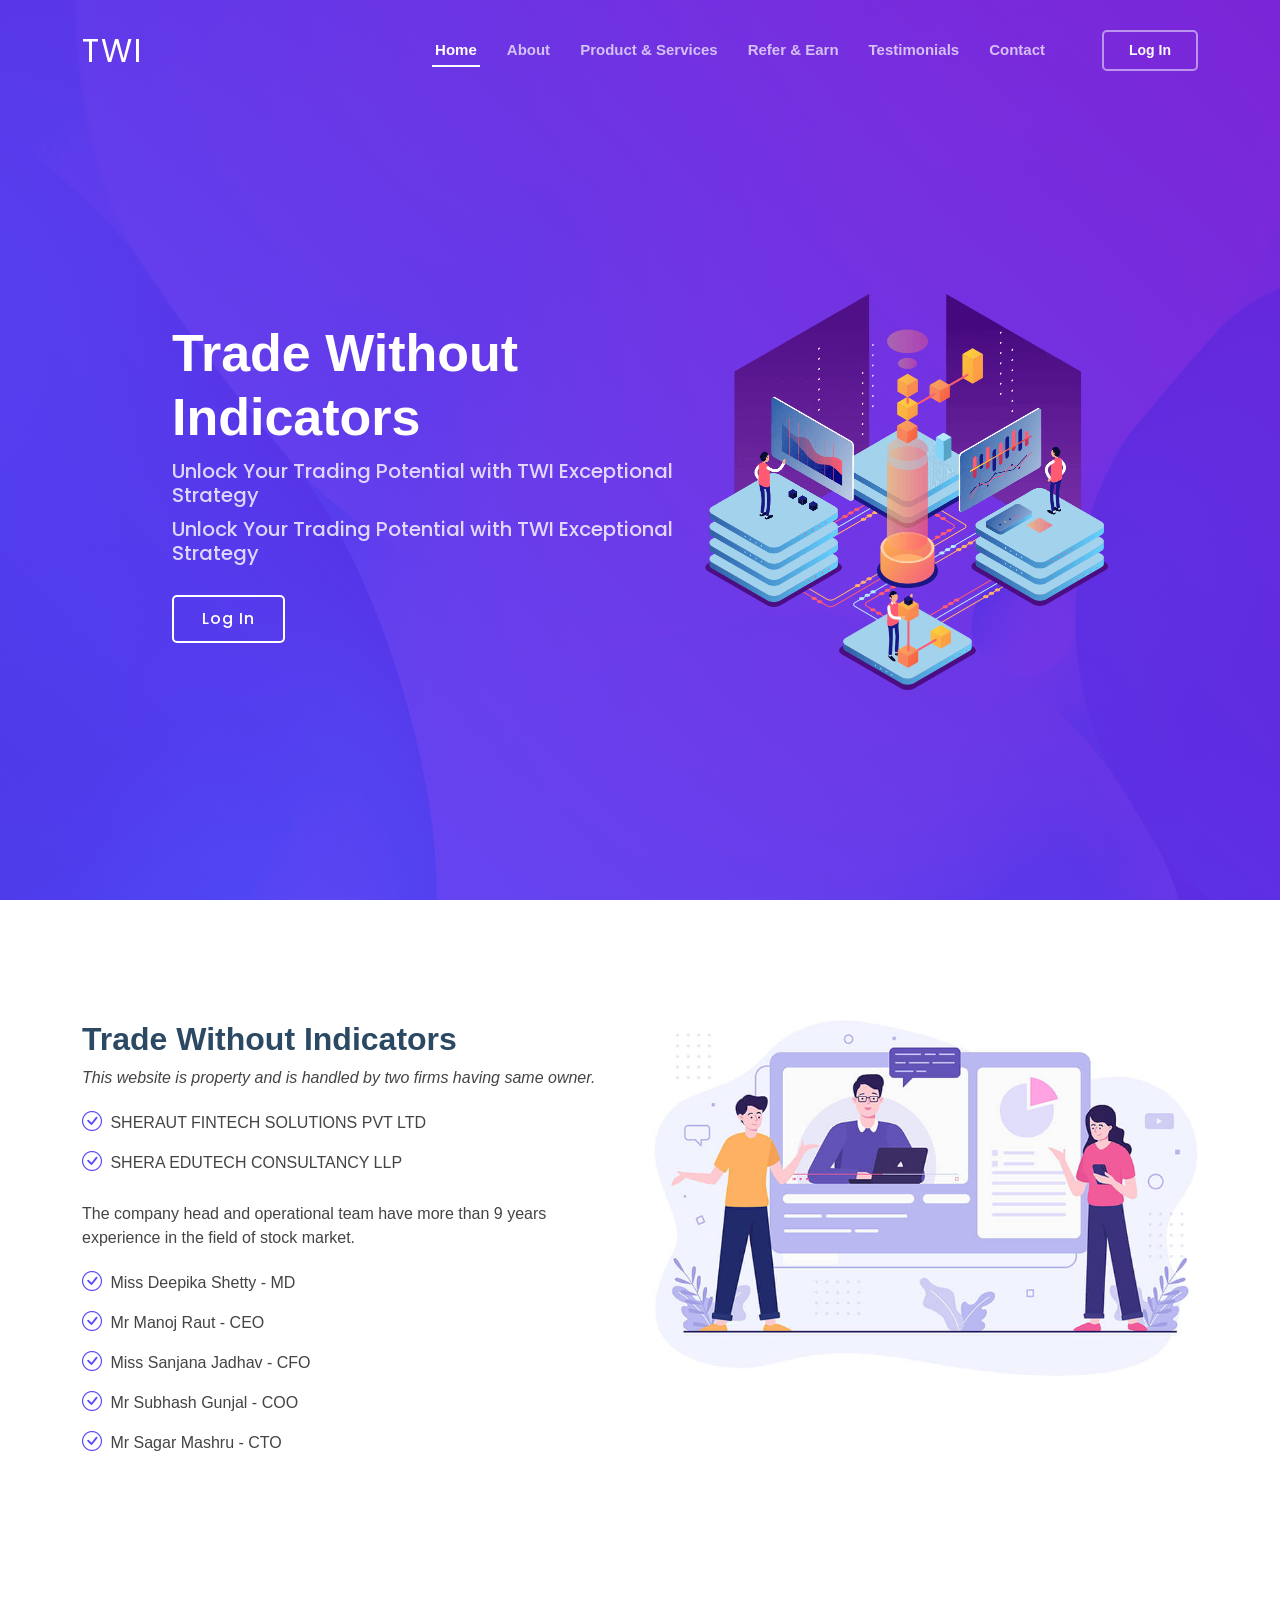
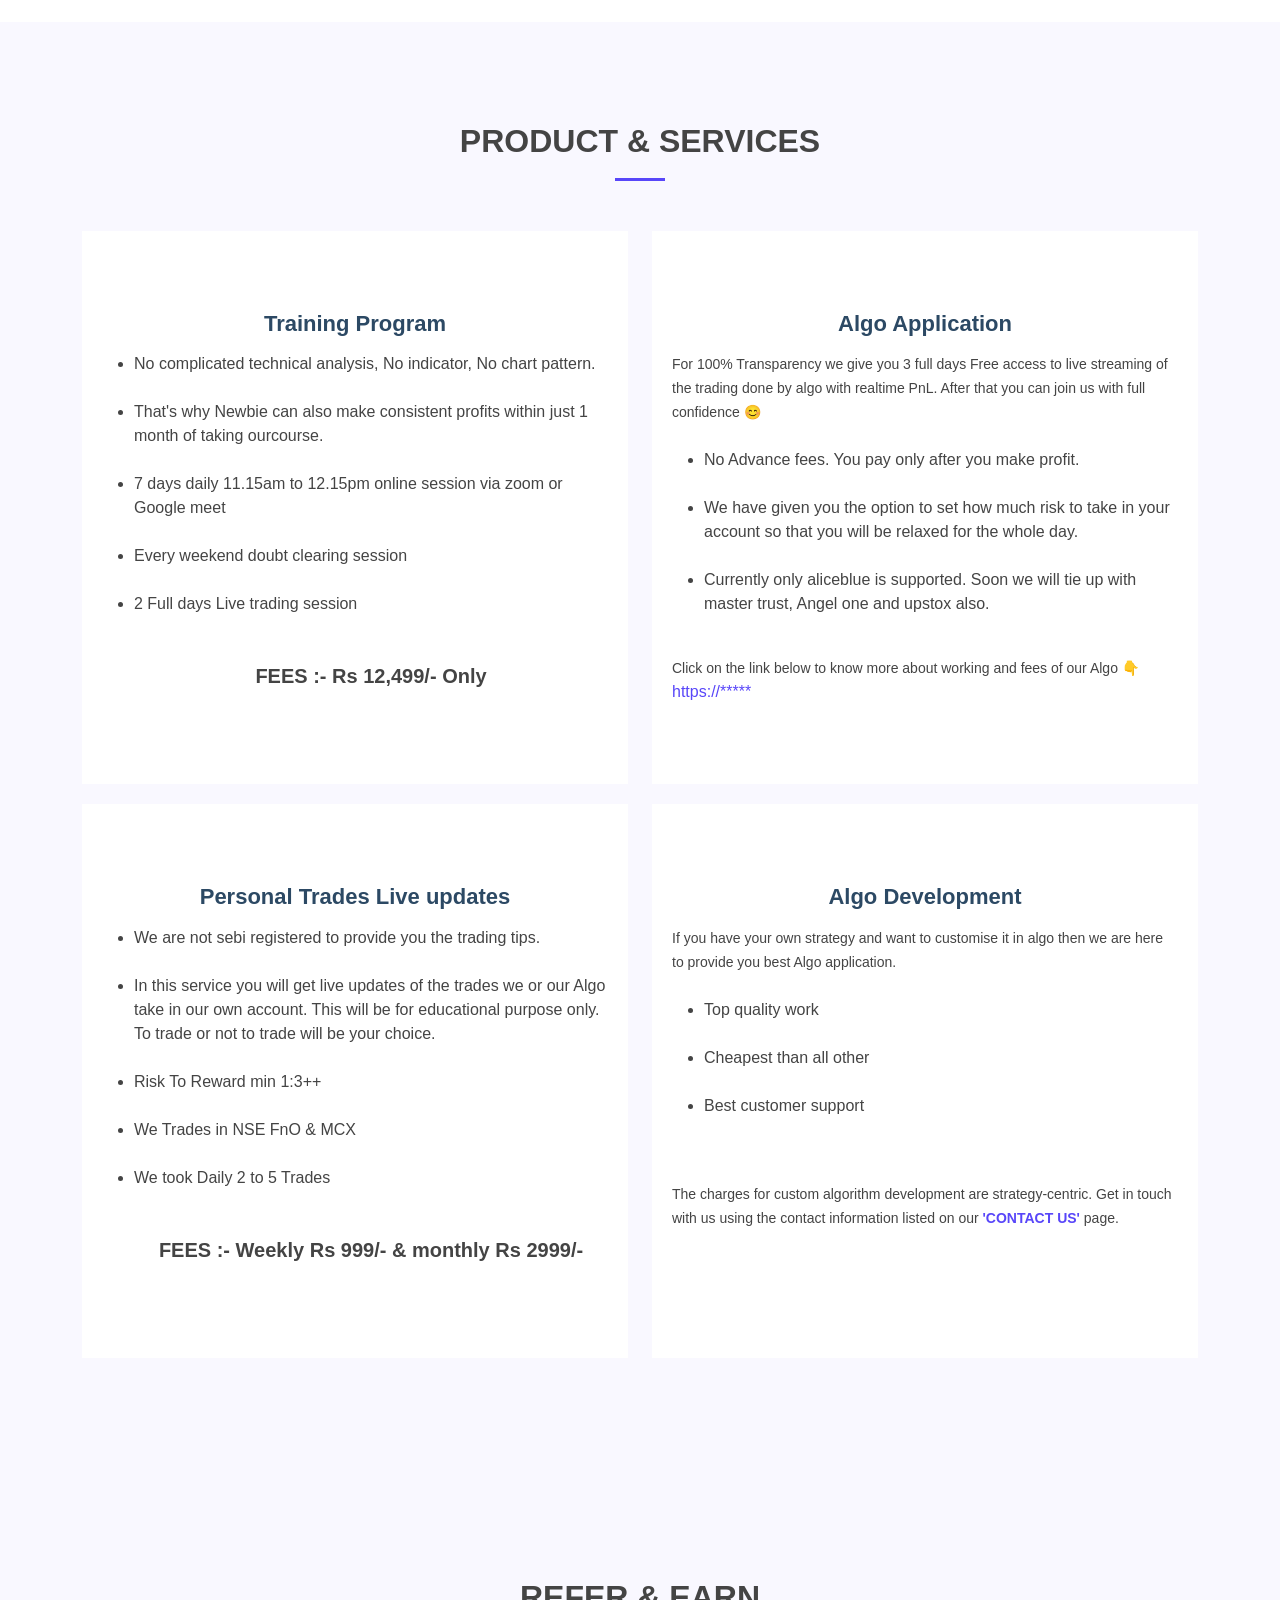
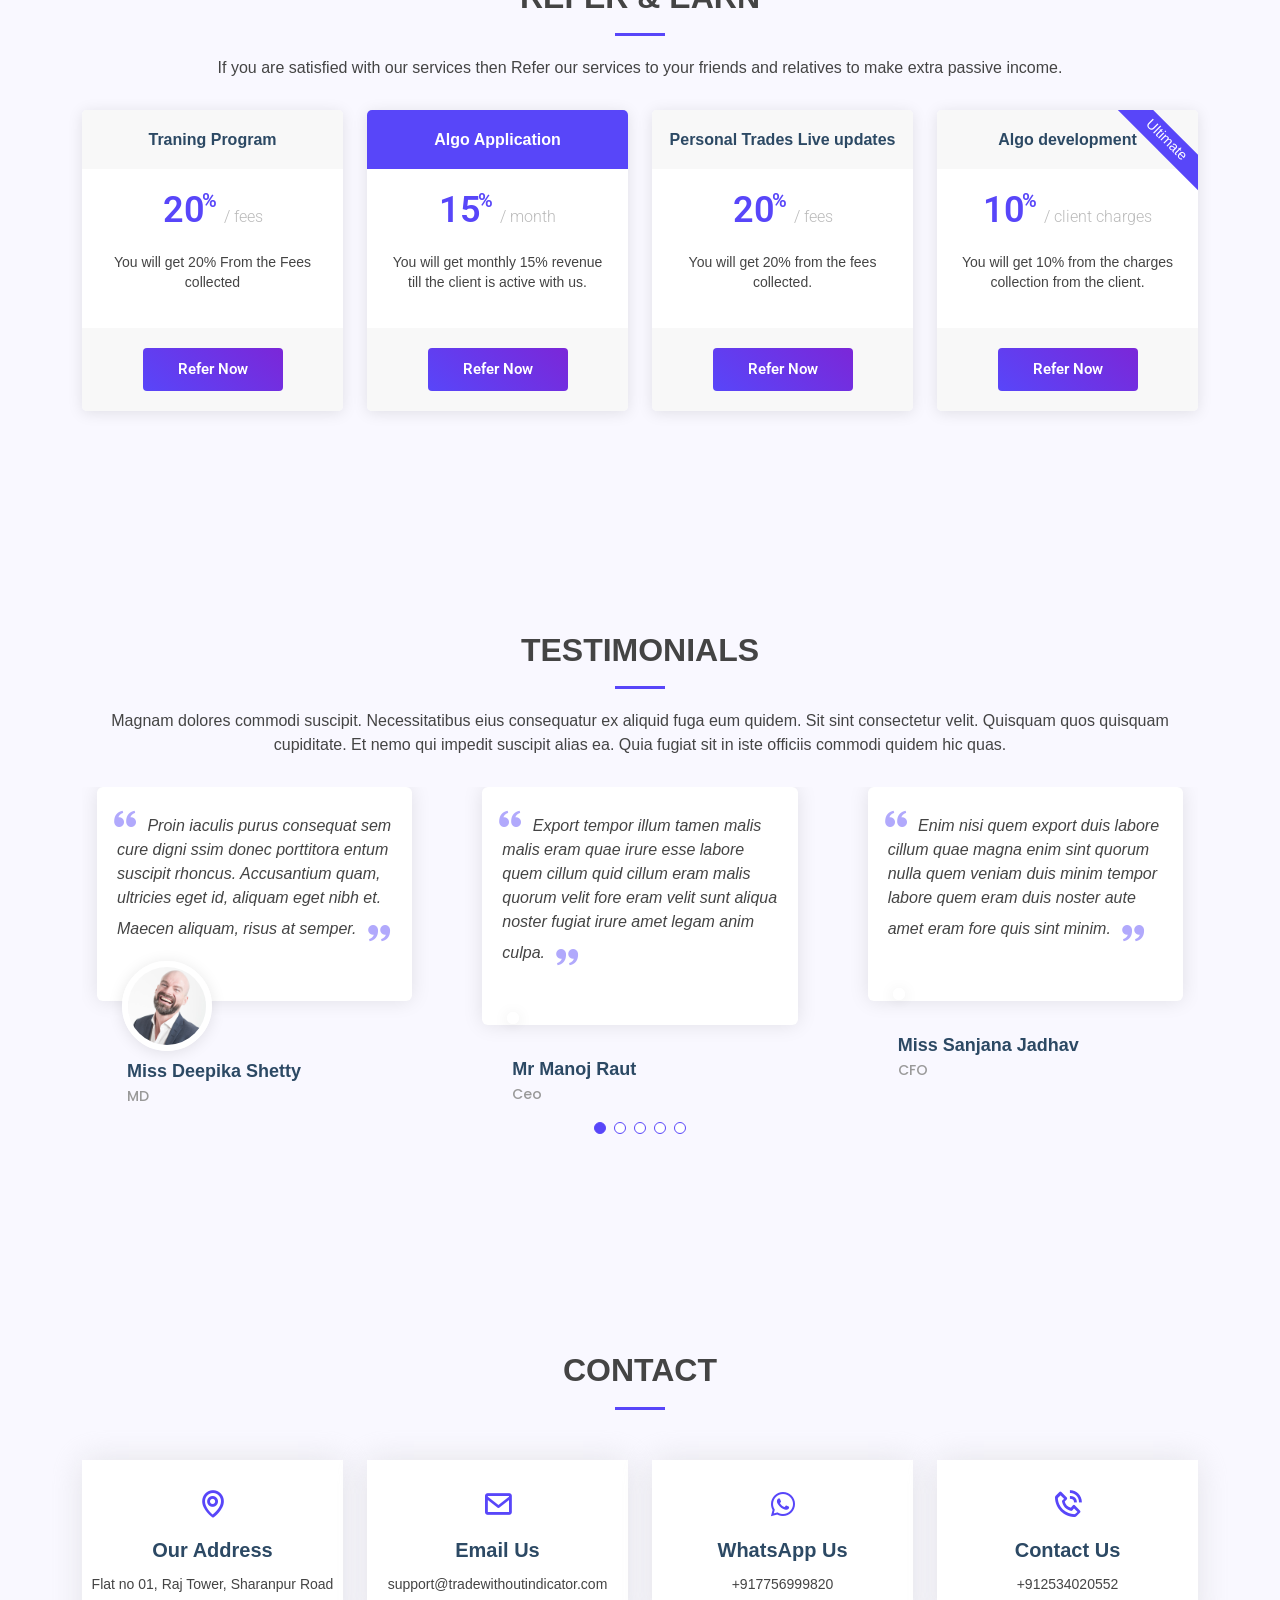
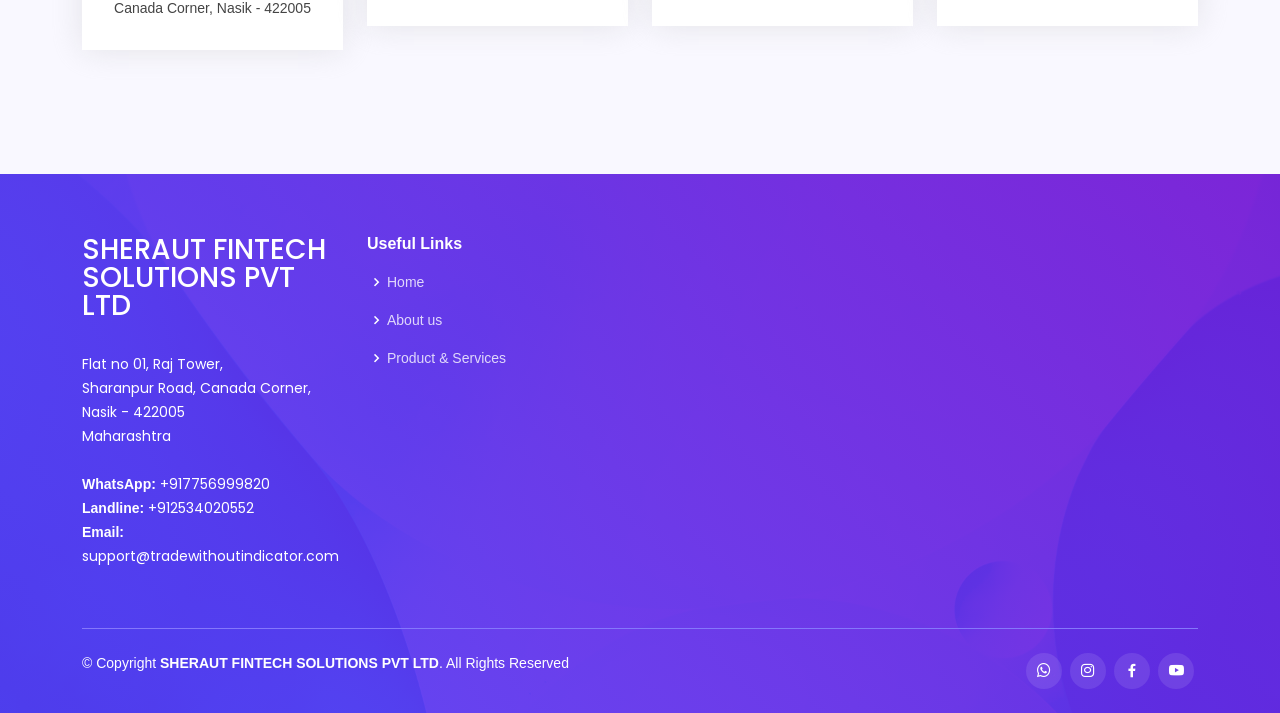
==== commit 20c870ed: "Content alignment" ====
--- a/index.html
+++ b/index.html
@@ -39,7 +39,7 @@
                     <li><a class="nav-link scrollto" href="#pricing">Refer & Earn</a></li>
                     <li><a class="nav-link scrollto " href="#testimonials">Testimonials</a></li>
                     <!-- <li><a class="nav-link scrollto " href="#pricing">Pricing</a></li> -->
-                    <li><a class="nav-link scrollto" href="#contact">Contact Us</a></li>
+                    <li><a class="nav-link scrollto" href="#contact">Contact</a></li>
                     <li><a class="getstarted scrollto" href="#">Log In</a></li>
                 </ul>
                 <i class="bi bi-list mobile-nav-toggle"></i>
@@ -57,6 +57,7 @@
                 <div
                     class="col-xl-5 col-lg-6 pt-3 pt-lg-0 order-2 order-lg-1 d-flex flex-column justify-content-center">
                     <h1>Trade Without Indicators</h1>
+                    <h2>Unlock Your Trading Potential with TWI Exceptional Strategy</h2>
                     <h2>Unlock Your Trading Potential with TWI Exceptional Strategy</h2>
                     <div><a href="#about" class="btn-get-started scrollto">Log In</a></div>
                 </div>
@@ -160,7 +161,7 @@
                 <div class="row gy-6">
                     <div class="col-lg-6 col-md-6 d-flex align-items-stretch" data-aos="zoom-in" data-aos-delay="100">
                         <div class="icon-box iconbox-blue">
-                            <h4><a href="">Training Program</a></h4>
+                            <h4 class="product-heading"><a href="">Training Program</a></h4>
                             <ul>
                                 <li>No complicated technical analysis, No indicator, No chart pattern.</li><br>
                                 <li>That's why Newbie can also make consistent profits within just 1 month of taking
@@ -169,7 +170,7 @@
                                 <li>Every weekend doubt clearing session</li><br>
                                 <li>2 Full days Live trading session</li><br><br>
                                 <p>
-                                <h5><strong>FEES :- Rs 12,499/- Only</strong></h5>
+                                <h5 class="product-heading"><strong>FEES :- Rs 12,499/- Only</strong></h5>
                                 </p>
                             </ul>
                         </div>
@@ -177,7 +178,7 @@
 
                     <div class="col-lg-6 col-md-6 d-flex align-items-stretch" data-aos="zoom-in" data-aos-delay="200">
                         <div class="icon-box iconbox-orange ">
-                            <h4><a href="">Algo Application</a></h4>
+                            <h4 class="product-heading"><a href="">Algo Application</a></h4>
                             <p>For 100% Transparency we give you 3 full days Free access to live streaming of the
                                 trading done by algo with realtime PnL.
                                 After that you can join us with full confidence 😊</p><br>
@@ -193,7 +194,7 @@
 
                     <div class="col-lg-6 col-md-6 d-flex align-items-stretch" data-aos="zoom-in" data-aos-delay="300">
                         <div class="icon-box iconbox-pink">
-                            <h4><a href="">Personal Trades Live updates</a></h4>
+                            <h4 class="product-heading"><a href="">Personal Trades Live updates</a></h4>
                             <ul>
                                 <li>We are not sebi registered to provide you the trading tips.</li><br>
                                 <li>In this service you will get live updates of the trades we or our Algo take in our own account. This will be for educational purpose only. To trade or not to trade will be your choice.</li><br>
@@ -201,7 +202,7 @@
                                 <li>We Trades in NSE FnO & MCX</li><br>
                                 <li>We took Daily 2 to 5 Trades</li><br><br>
                                 <p>
-                                <h5><strong>FEES :- Weekly Rs 999/- & monthly Rs 2999/-</strong></h5>
+                                <h5 class="product-heading"><strong>FEES :- Weekly Rs 999/- & monthly Rs 2999/-</strong></h5>
                                 </p>
                             </ul>
                         </div>
@@ -209,7 +210,7 @@
 
                     <div class="col-lg-6 col-md-6 d-flex align-items-stretch" data-aos="zoom-in" data-aos-delay="100">
                         <div class="icon-box iconbox-yellow">
-                            <h4><a href="">Algo Development</a></h4>
+                            <h4 class="product-heading"><a href="">Algo Development</a></h4>
                             <p>If you have your own strategy and want to customise it in algo then we are here to provide you best Algo application.</p><br>
                             <ul>
                                 <li>Top quality work</li><br>
@@ -395,16 +396,17 @@
             <div class="container" data-aos="fade-up">
 
                 <div class="section-title">
-                    <h2>Contact Details</h2>
+                    <h2>Contact</h2>
                     <p></p>
                 </div>
 
                 <div class="row">
-                    <div class="col-lg-6">
+                    <div class="col-lg-3">
                         <div class="info-box mb-4">
                             <i class="bx bx-map"></i>
                             <h3>Our Address</h3>
-                            <p>Flat no 01, Raj Tower, Sharanpur Road, Canada Corner, Nasik - 422005</p>
+                            <p>Flat no 01, Raj Tower, Sharanpur Road</p>
+                            <p>Canada Corner, Nasik - 422005</p>
                         </div>
                     </div>
 
@@ -421,6 +423,14 @@
                             <i class="bx bxl-whatsapp"></i>
                             <h3>WhatsApp Us</h3>
                             <p> +917756999820</p>
+                        </div>
+                    </div>
+
+                    <div class="col-lg-3 col-md-6">
+                        <div class="info-box  mb-4">
+                            <i class="bx bx-phone-call"></i>
+                            <h3>Contact Us</h3>
+                            <p> +912534020552</p>
                         </div>
                     </div>
 
@@ -471,7 +481,7 @@
                 <div class="row">
 
                     <div class="col-lg-3 col-md-6 footer-contact">
-                        <h3>Trade Without Indicators</h3>
+                        <h3>SHERAUT FINTECH SOLUTIONS PVT LTD</h3>
                         <p>
                             Flat no 01, Raj Tower, <br>
                             Sharanpur Road, Canada Corner,<br>
@@ -502,7 +512,7 @@
             <div class="copyright-wrap d-md-flex py-4">
                 <div class="me-md-auto text-center text-md-start">
                     <div class="copyright">
-                        &copy; Copyright <strong><span>TWI</span></strong>. All Rights Reserved
+                        &copy; Copyright <strong><span>SHERAUT FINTECH SOLUTIONS PVT LTD</span></strong>. All Rights Reserved
                     </div>
                     <!-- <div class="credits"> -->
                     <!-- All the links in the footer should remain intact. -->
--- a/assets/css/style.css
+++ b/assets/css/style.css
@@ -671,8 +671,12 @@
     margin-bottom: 20px; /* Adjust this value to control the spacing */
 }
 
+.services .product-heading {
+  text-align: center;
+}
+
 .services .icon-box {
-  text-align: center;
+  /* text-align: center; */
   padding: 70px 20px 80px 20px;
   transition: all ease-in-out 0.3s;
   background: #fff;
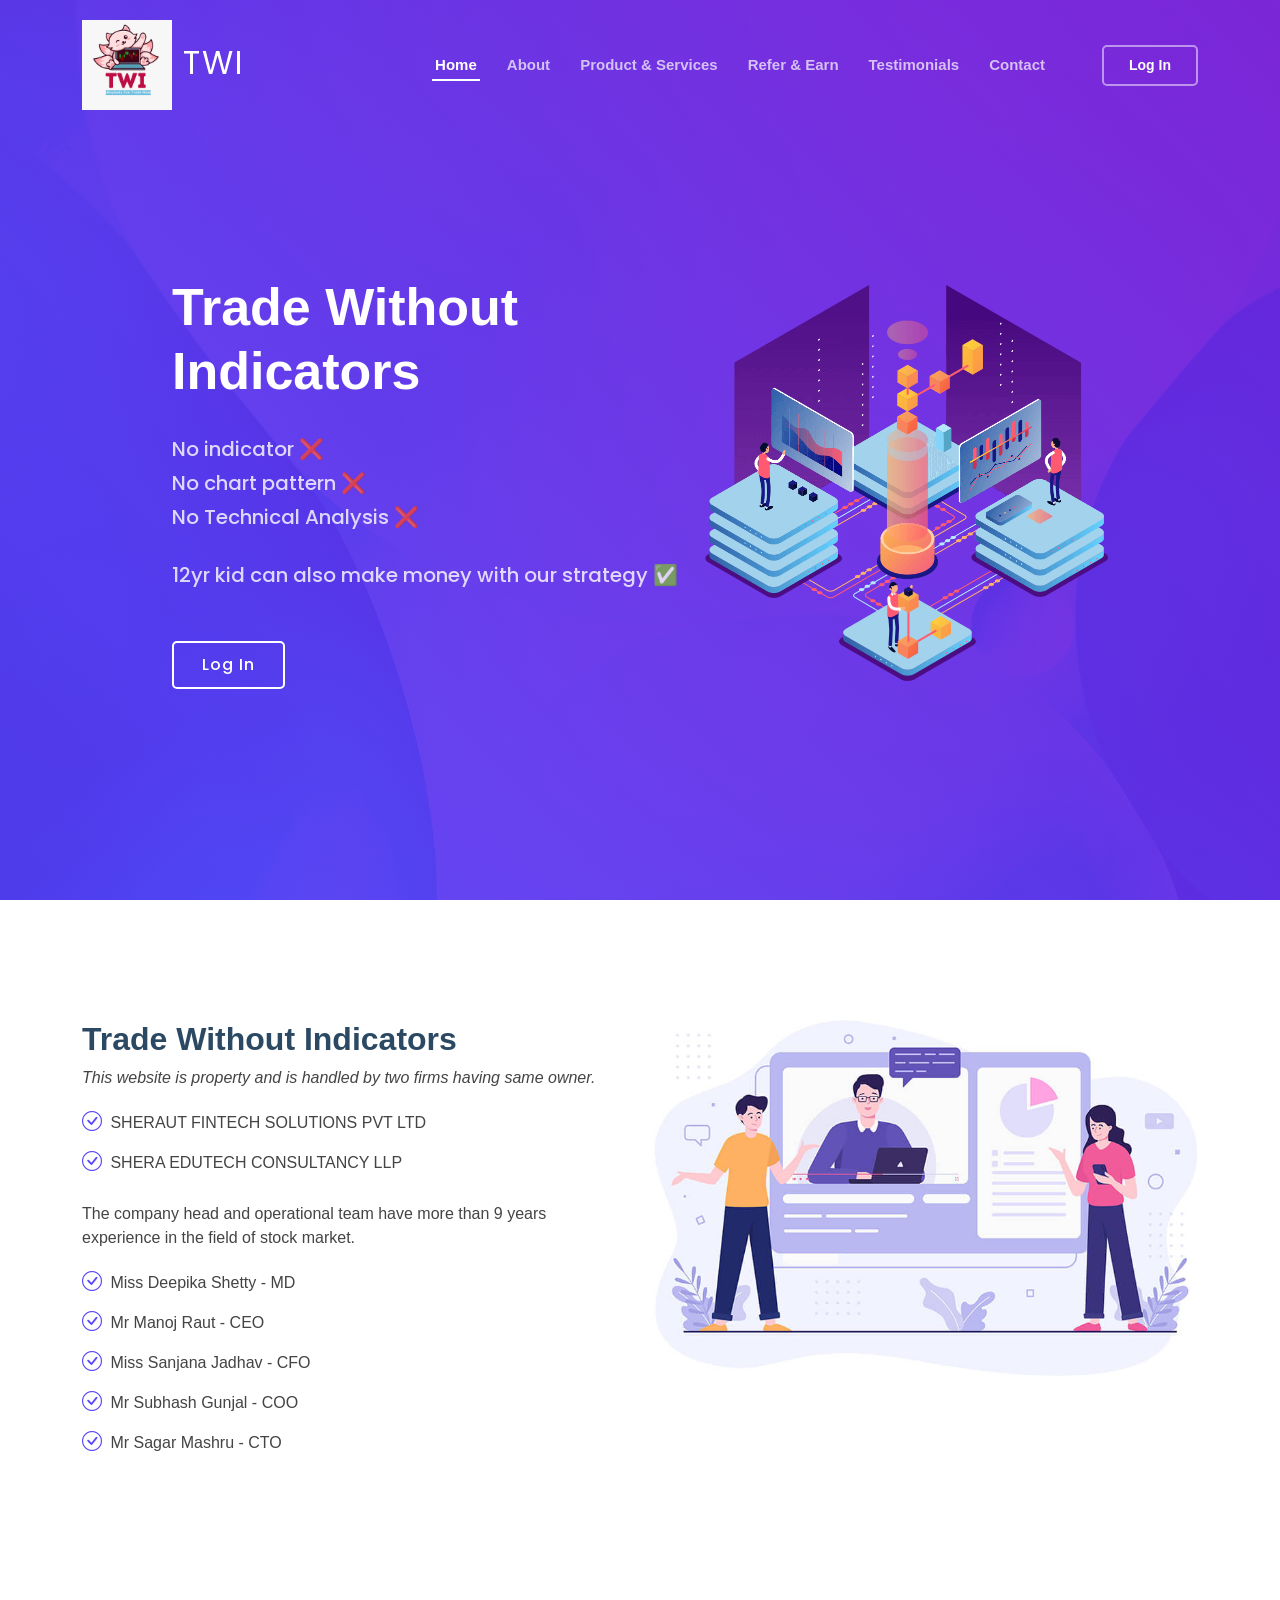
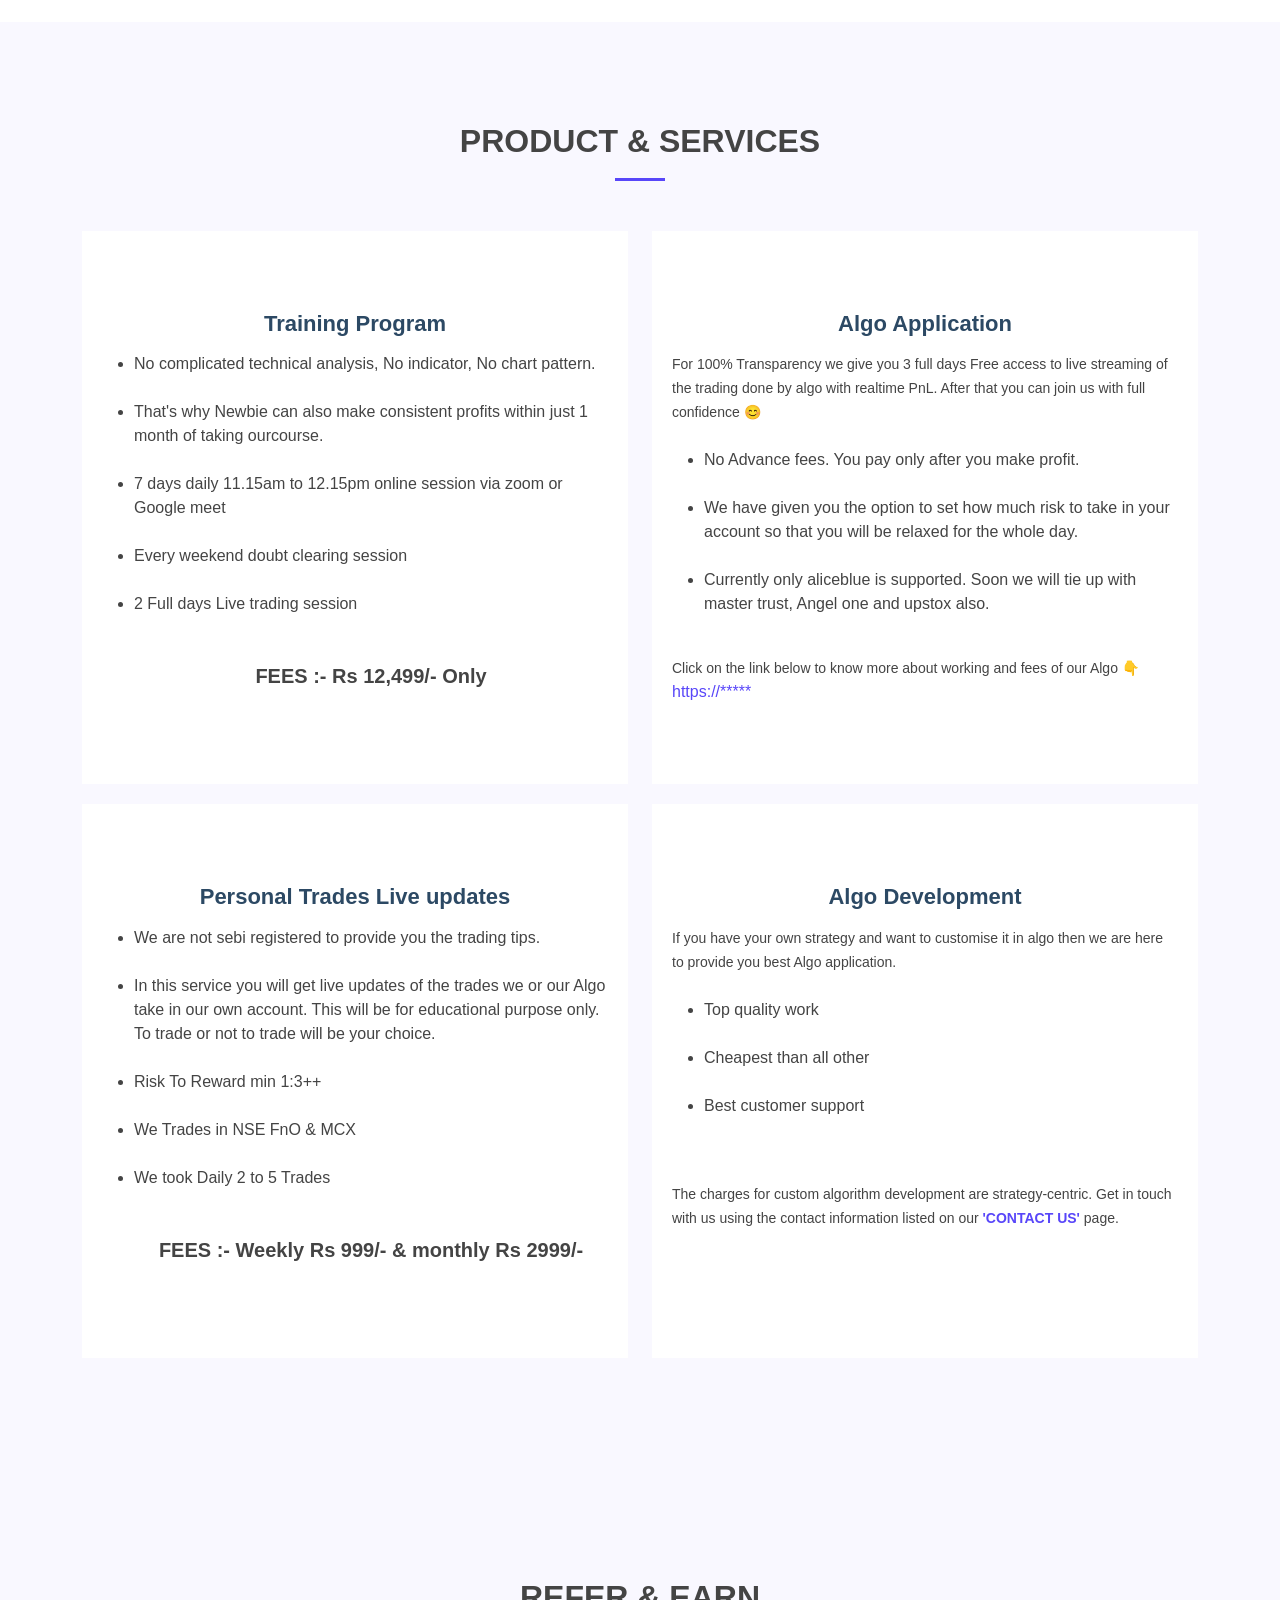
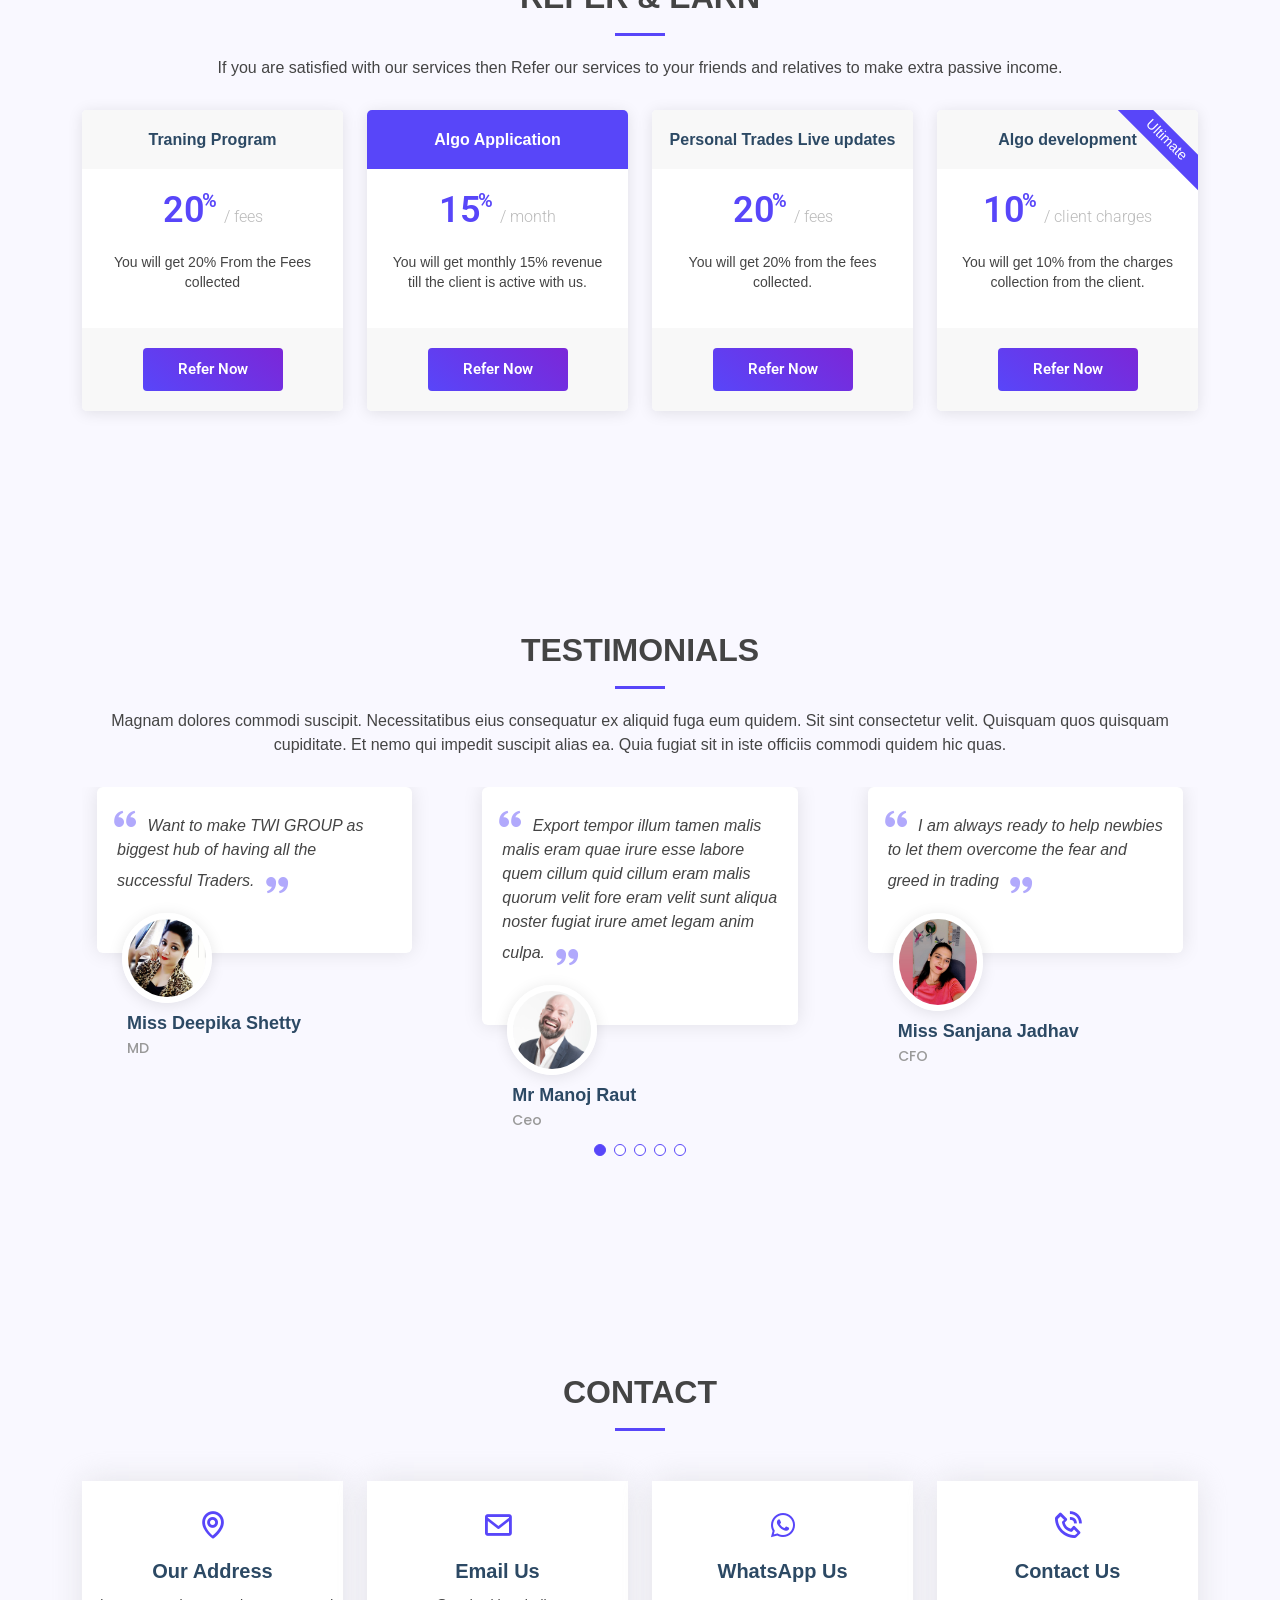
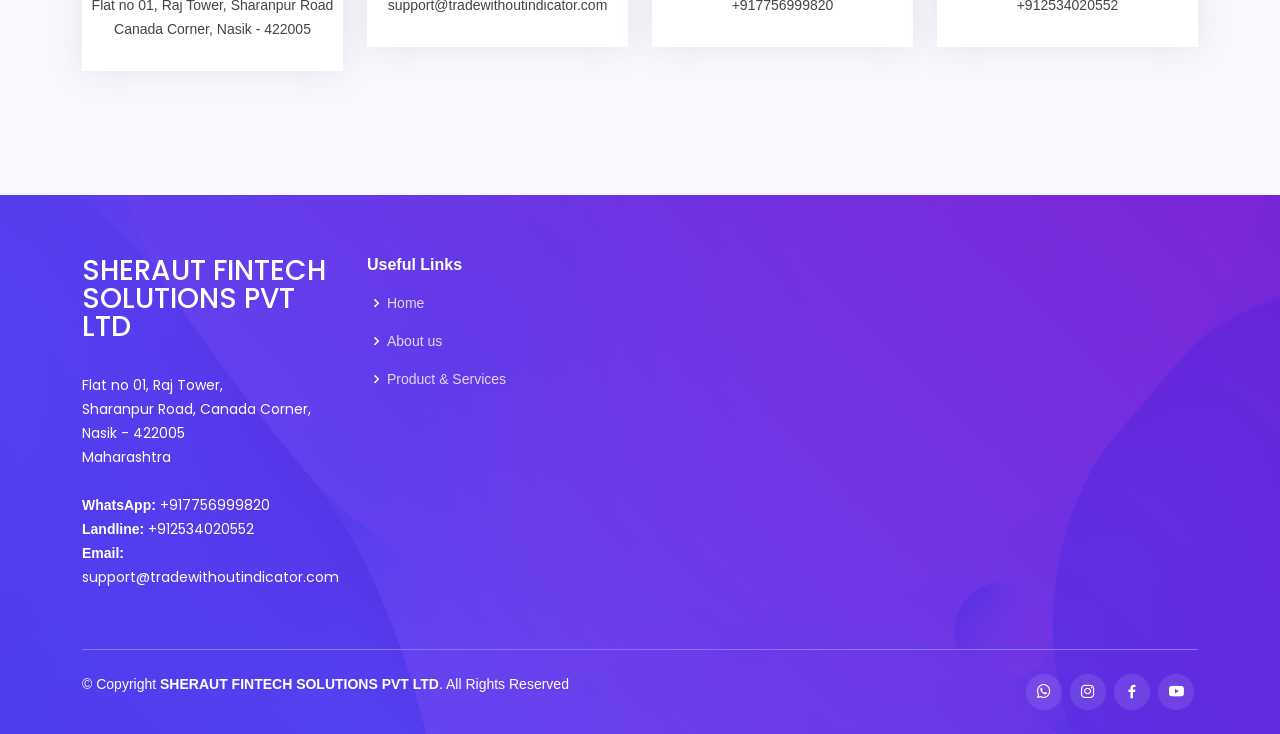
==== commit 29af87b5: "Images and logo added" ====
--- a/index.html
+++ b/index.html
@@ -23,13 +23,21 @@
     <!-- Template Main CSS File -->
     <link href="assets/css/style.css" rel="stylesheet">
     <title>TWI</title>
+
+
+    <!-- Favicons -->
+    <link href="assets/img/TWI_logo.jpeg" rel="icon">
+    <link href="assets/img/TWI_logo.jpeg" rel="apple-touch-icon">
 </head>
 
 <body>
     <!-- ======= Header ======= -->
     <header id="header" class="fixed-top ">
         <div class="container d-flex align-items-center justify-content-between">
-            <h1 class="logo"><a href="index.html">TWI</a></h1>
+            <h1 class="logo"><img src="assets/img/TWI_logo.jpeg" alt="TWI logo" class="img-fluid"><a href="index.html">
+                    TWI</a></h1>
+            <!-- Uncomment below if you prefer to use an image logo -->
+            <!-- <a href="index.html" class="logo"></a> -->
 
             <nav id="navbar" class="navbar">
                 <ul>
@@ -56,9 +64,11 @@
             <div class="row justify-content-center">
                 <div
                     class="col-xl-5 col-lg-6 pt-3 pt-lg-0 order-2 order-lg-1 d-flex flex-column justify-content-center">
-                    <h1>Trade Without Indicators</h1>
-                    <h2>Unlock Your Trading Potential with TWI Exceptional Strategy</h2>
-                    <h2>Unlock Your Trading Potential with TWI Exceptional Strategy</h2>
+                    <h1>Trade Without Indicators</h1><br>
+                    <h2>No indicator &#10060;</h2>
+                    <h2>No chart pattern &#10060;</h2>
+                    <h2>No Technical Analysis &#10060;</h2><br>
+                    <h2>12yr kid can also make money with our strategy &#9989;</h2><br>
                     <div><a href="#about" class="btn-get-started scrollto">Log In</a></div>
                 </div>
                 <div class="col-xl-4 col-lg-6 order-1 order-lg-2 hero-img" data-aos="zoom-in" data-aos-delay="150">
@@ -88,9 +98,10 @@
                             <li><i class="bi bi-check-circle"></i> SHERAUT FINTECH SOLUTIONS PVT LTD</li>
                             <li><i class="bi bi-check-circle"></i> SHERA EDUTECH CONSULTANCY LLP</li>
                         </ul>
-                        <p>The company head and operational team have more than 9 years experience in the field of stock market.</p>
+                        <p>The company head and operational team have more than 9 years experience in the field of stock
+                            market.</p>
                         <ul>
-                            <li><i class="bi bi-check-circle"></i>  Miss Deepika Shetty - MD</li>
+                            <li><i class="bi bi-check-circle"></i> Miss Deepika Shetty - MD</li>
                             <li><i class="bi bi-check-circle"></i> Mr Manoj Raut - CEO</li>
                             <li><i class="bi bi-check-circle"></i> Miss Sanjana Jadhav - CFO</li>
                             <li><i class="bi bi-check-circle"></i> Mr Subhash Gunjal - COO</li>
@@ -183,9 +194,11 @@
                                 trading done by algo with realtime PnL.
                                 After that you can join us with full confidence 😊</p><br>
                             <ul>
-                                <li>No Advance fees. You pay  only after you make profit.</li><br>
-                                <li>We have given you the option to set how much risk to take in your account so that you will be relaxed for the whole day.</li><br>
-                                <li>Currently only aliceblue is supported. Soon we will tie up with master trust, Angel one and upstox also.</li><br>
+                                <li>No Advance fees. You pay only after you make profit.</li><br>
+                                <li>We have given you the option to set how much risk to take in your account so that
+                                    you will be relaxed for the whole day.</li><br>
+                                <li>Currently only aliceblue is supported. Soon we will tie up with master trust, Angel
+                                    one and upstox also.</li><br>
                             </ul>
                             <p>Click on the link below to know more about working and fees of our Algo 👇</p>
                             <a href="#">https://*****</p>
@@ -197,12 +210,15 @@
                             <h4 class="product-heading"><a href="">Personal Trades Live updates</a></h4>
                             <ul>
                                 <li>We are not sebi registered to provide you the trading tips.</li><br>
-                                <li>In this service you will get live updates of the trades we or our Algo take in our own account. This will be for educational purpose only. To trade or not to trade will be your choice.</li><br>
+                                <li>In this service you will get live updates of the trades we or our Algo take in our
+                                    own account. This will be for educational purpose only. To trade or not to trade
+                                    will be your choice.</li><br>
                                 <li>Risk To Reward min 1:3++</li><br>
                                 <li>We Trades in NSE FnO & MCX</li><br>
                                 <li>We took Daily 2 to 5 Trades</li><br><br>
                                 <p>
-                                <h5 class="product-heading"><strong>FEES :- Weekly Rs 999/- & monthly Rs 2999/-</strong></h5>
+                                <h5 class="product-heading"><strong>FEES :- Weekly Rs 999/- & monthly Rs 2999/-</strong>
+                                </h5>
                                 </p>
                             </ul>
                         </div>
@@ -211,13 +227,16 @@
                     <div class="col-lg-6 col-md-6 d-flex align-items-stretch" data-aos="zoom-in" data-aos-delay="100">
                         <div class="icon-box iconbox-yellow">
                             <h4 class="product-heading"><a href="">Algo Development</a></h4>
-                            <p>If you have your own strategy and want to customise it in algo then we are here to provide you best Algo application.</p><br>
+                            <p>If you have your own strategy and want to customise it in algo then we are here to
+                                provide you best Algo application.</p><br>
                             <ul>
                                 <li>Top quality work</li><br>
                                 <li>Cheapest than all other</li><br>
                                 <li>Best customer support</li><br><br>
                             </ul>
-                            <p>The charges for custom algorithm development are strategy-centric. Get in touch with us using the contact information listed on our <a href="#contact"><strong>'CONTACT US'</strong></a> page.</p>
+                            <p>The charges for custom algorithm development are strategy-centric. Get in touch with us
+                                using the contact information listed on our <a href="#contact"><strong>'CONTACT
+                                        US'</strong></a> page.</p>
                         </div>
                     </div>
                 </div>
@@ -232,7 +251,8 @@
 
                 <div class="section-title">
                     <h2>Refer & Earn</h2>
-                    <p>If you are satisfied with our services then Refer our services to your friends and relatives to make extra passive income.</p>
+                    <p>If you are satisfied with our services then Refer our services to your friends and relatives to
+                        make extra passive income.</p>
                 </div>
 
                 <div class="row">
@@ -313,12 +333,10 @@
                             <div class="testimonial-item">
                                 <p>
                                     <i class="bx bxs-quote-alt-left quote-icon-left"></i>
-                                    Proin iaculis purus consequat sem cure digni ssim donec porttitora entum suscipit
-                                    rhoncus. Accusantium quam, ultricies eget id, aliquam eget nibh et. Maecen aliquam,
-                                    risus at semper.
+                                    Want to make TWI GROUP as  biggest hub of having all the successful Traders.
                                     <i class="bx bxs-quote-alt-right quote-icon-right"></i>
                                 </p>
-                                <img src="assets/img/testimonials/testimonials-1.jpg" class="testimonial-img" alt="">
+                                <img src="assets/img/testimonials/Deepika_Shetty.jpeg" class="testimonial-img" alt="">
                                 <h3>Miss Deepika Shetty</h3>
                                 <h4>MD</h4>
                             </div>
@@ -333,7 +351,7 @@
                                     legam anim culpa.
                                     <i class="bx bxs-quote-alt-right quote-icon-right"></i>
                                 </p>
-                                <img src="assets/img/testimonials/testimonials-2.jpg" class="testimonial-img" alt="">
+                                <img src="assets/img/testimonials/testimonials-1.jpg" class="testimonial-img" alt="">
                                 <h3>Mr Manoj Raut</h3>
                                 <h4>Ceo</h4>
                             </div>
@@ -343,12 +361,10 @@
                             <div class="testimonial-item">
                                 <p>
                                     <i class="bx bxs-quote-alt-left quote-icon-left"></i>
-                                    Enim nisi quem export duis labore cillum quae magna enim sint quorum nulla quem
-                                    veniam duis minim tempor labore quem eram duis noster aute amet eram fore quis sint
-                                    minim.
+                                    I am always ready to help newbies to let them overcome the fear and greed in trading
                                     <i class="bx bxs-quote-alt-right quote-icon-right"></i>
                                 </p>
-                                <img src="assets/img/testimonials/testimonials-3.jpg" class="testimonial-img" alt="">
+                                <img src="assets/img/testimonials/Sanjana_jadhav.jpeg" class="testimonial-img" alt="">
                                 <h3>Miss Sanjana Jadhav</h3>
                                 <h4>CFO</h4>
                             </div>
@@ -358,12 +374,11 @@
                             <div class="testimonial-item">
                                 <p>
                                     <i class="bx bxs-quote-alt-left quote-icon-left"></i>
-                                    Fugiat enim eram quae cillum dolore dolor amet nulla culpa multos export minim
-                                    fugiat minim velit minim dolor enim duis veniam ipsum anim magna sunt elit fore quem
-                                    dolore labore.
+                                    As an villager, my dream is to reach to each small villager with proper trading
+                                    knowledge and make them successful Trader.
                                     <i class="bx bxs-quote-alt-right quote-icon-right"></i>
                                 </p>
-                                <img src="assets/img/testimonials/testimonials-4.jpg" class="testimonial-img" alt="">
+                                <img src="assets/img/testimonials/Subhash_Gunjal.jpeg" class="testimonial-img" alt="">
                                 <h3>Mr Subhash Gunjal</h3>
                                 <h4>COO</h4>
                             </div>
@@ -373,12 +388,10 @@
                             <div class="testimonial-item">
                                 <p>
                                     <i class="bx bxs-quote-alt-left quote-icon-left"></i>
-                                    Quis quorum aliqua sint quem legam fore sunt eram irure aliqua veniam tempor noster
-                                    veniam enim culpa labore duis sunt culpa nulla illum cillum fugiat legam esse veniam
-                                    culpa.
+                                    Our Vision is to make Indian traders topper in global market.
                                     <i class="bx bxs-quote-alt-right quote-icon-right"></i>
                                 </p>
-                                <img src="assets/img/testimonials/testimonials-5.jpg" class="testimonial-img" alt="">
+                                <img src="assets/img/testimonials/Sagar_Mashru.jpeg" class="testimonial-img" alt="">
                                 <h3>Mr Sagar Mashru</h3>
                                 <h4>CTO</h4>
                             </div>
@@ -512,7 +525,8 @@
             <div class="copyright-wrap d-md-flex py-4">
                 <div class="me-md-auto text-center text-md-start">
                     <div class="copyright">
-                        &copy; Copyright <strong><span>SHERAUT FINTECH SOLUTIONS PVT LTD</span></strong>. All Rights Reserved
+                        &copy; Copyright <strong><span>SHERAUT FINTECH SOLUTIONS PVT LTD</span></strong>. All Rights
+                        Reserved
                     </div>
                     <!-- <div class="credits"> -->
                     <!-- All the links in the footer should remain intact. -->
--- a/assets/css/style.css
+++ b/assets/css/style.css
@@ -142,7 +142,7 @@
 }
 
 #header .logo img {
-  max-height: 40px;
+  max-height: 90px;
 }
 
 /*--------------------------------------------------------------
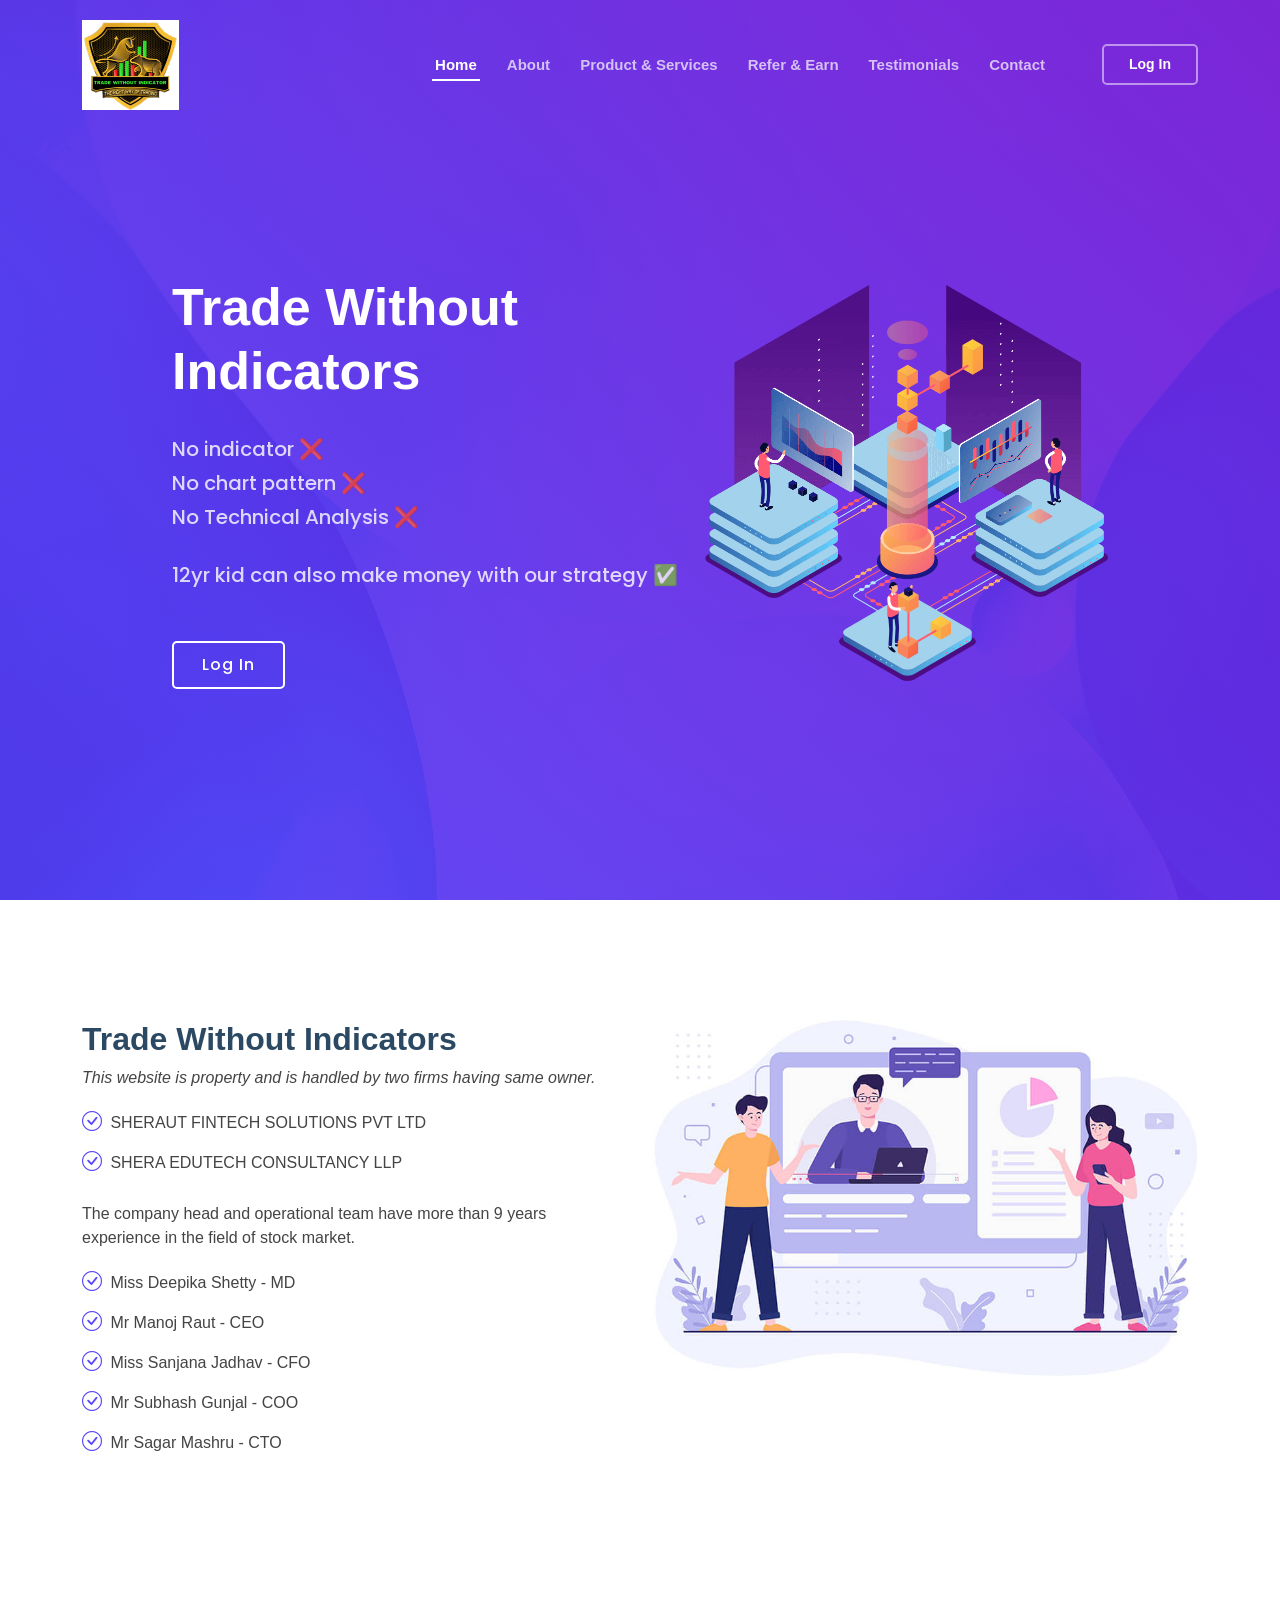
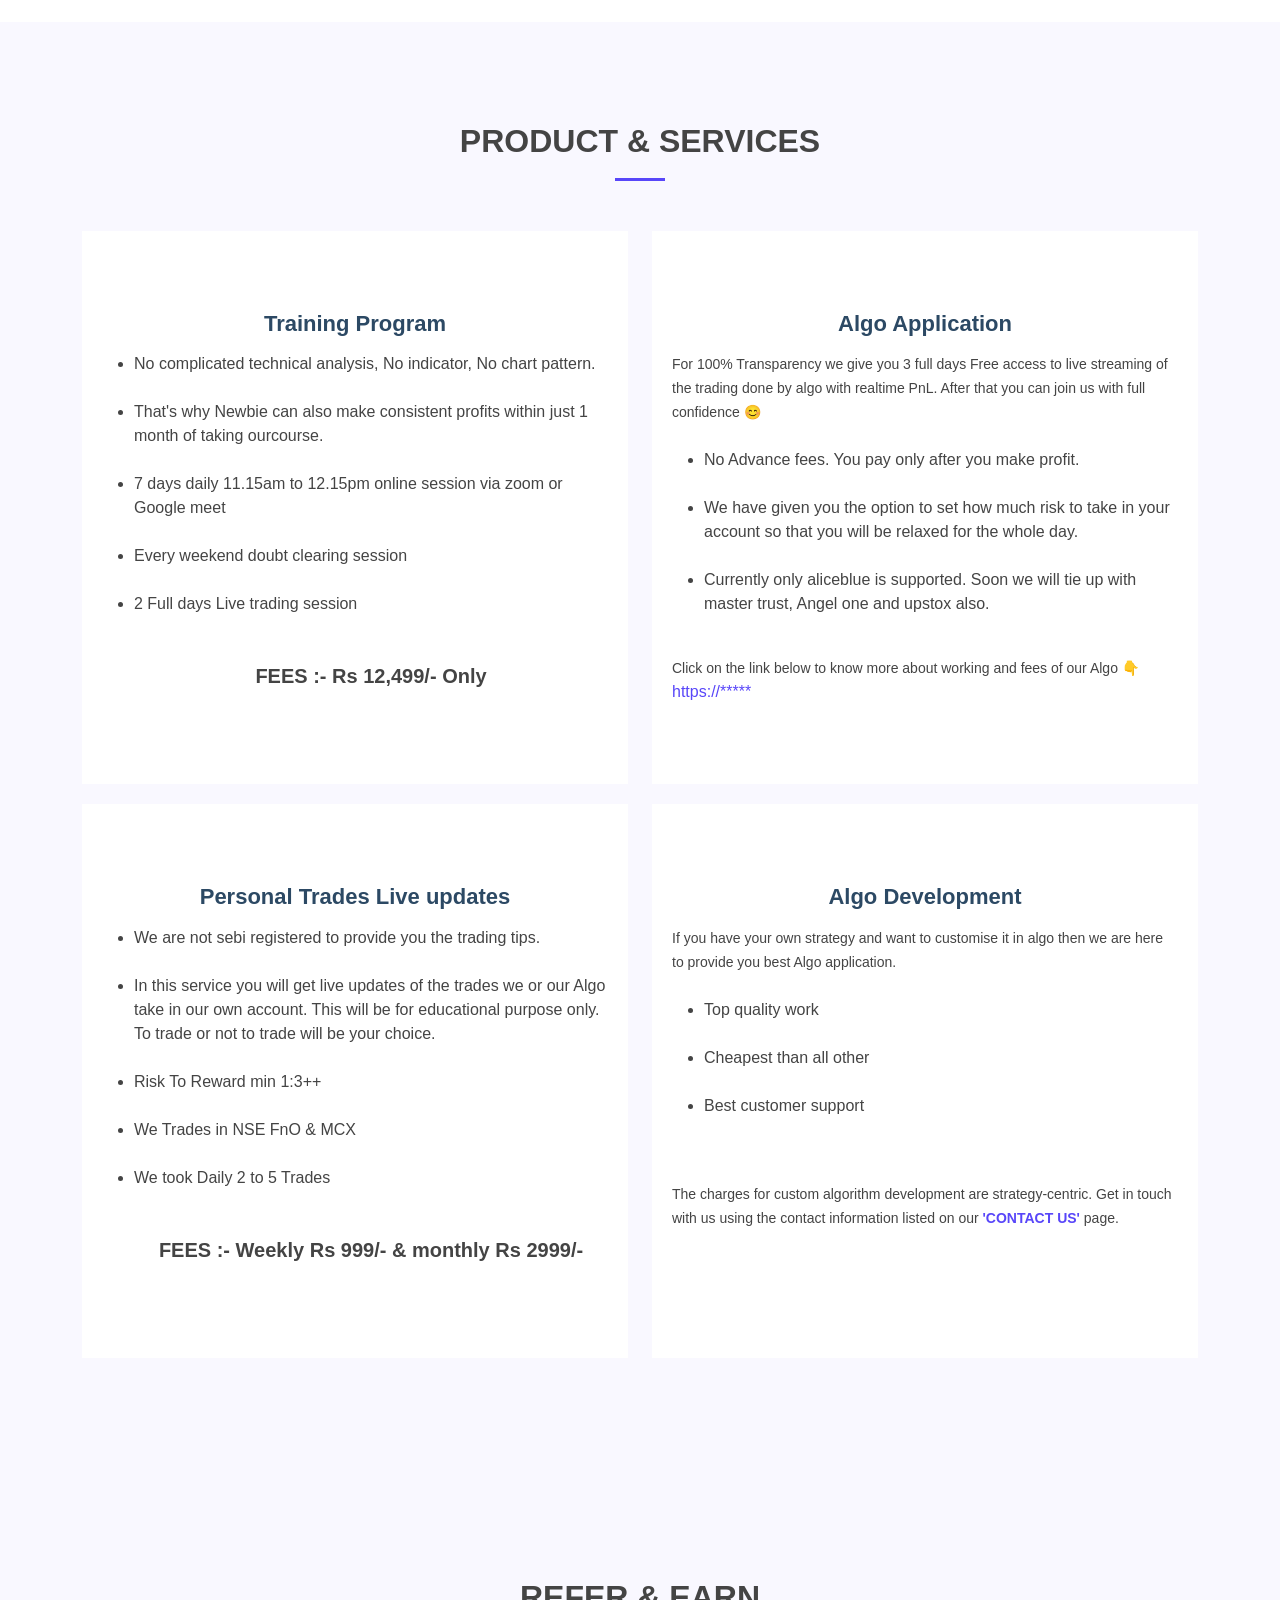
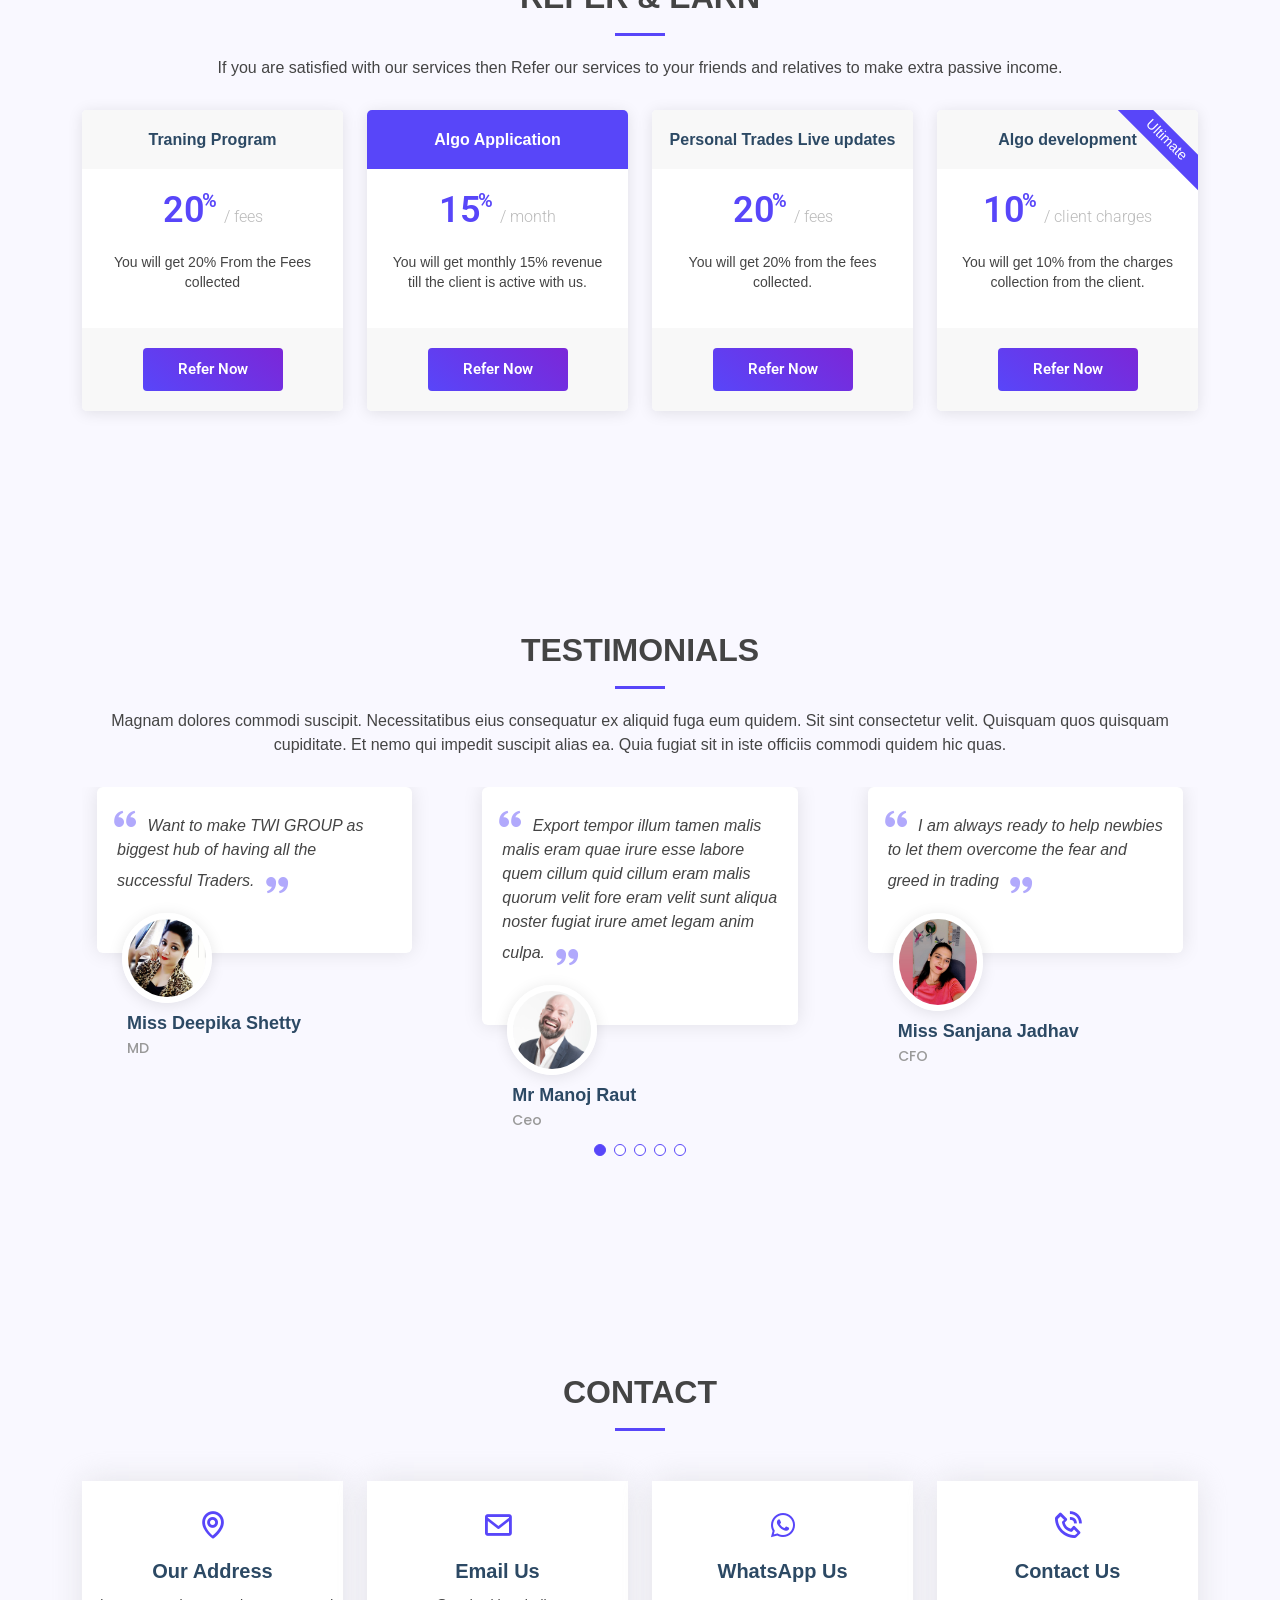
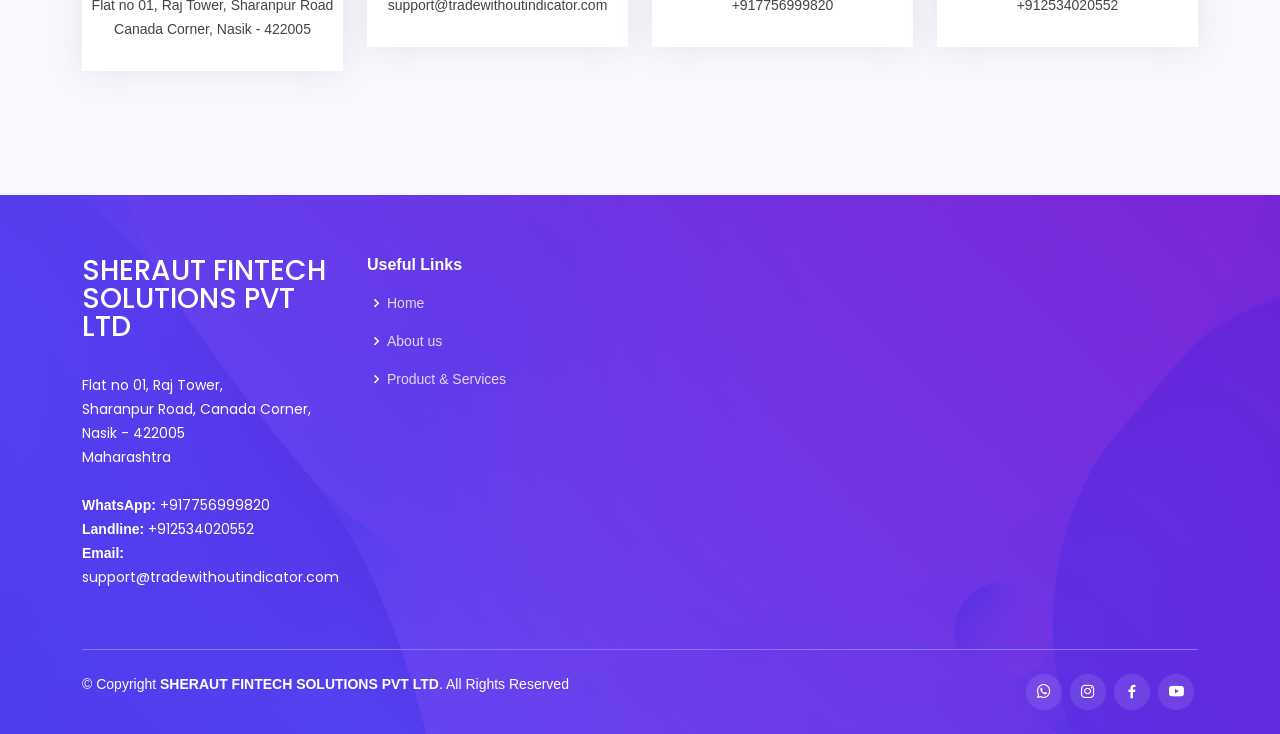
==== commit 80c98c0b: "logo changed" ====
--- a/index.html
+++ b/index.html
@@ -34,8 +34,7 @@
     <!-- ======= Header ======= -->
     <header id="header" class="fixed-top ">
         <div class="container d-flex align-items-center justify-content-between">
-            <h1 class="logo"><img src="assets/img/TWI_logo.jpeg" alt="TWI logo" class="img-fluid"><a href="index.html">
-                    TWI</a></h1>
+            <h1 class="logo"><a href="index.html"></a><img src="assets/img/twi_logo.png" alt="TWI logo" class="img-fluid"></a></h1>
             <!-- Uncomment below if you prefer to use an image logo -->
             <!-- <a href="index.html" class="logo"></a> -->
 
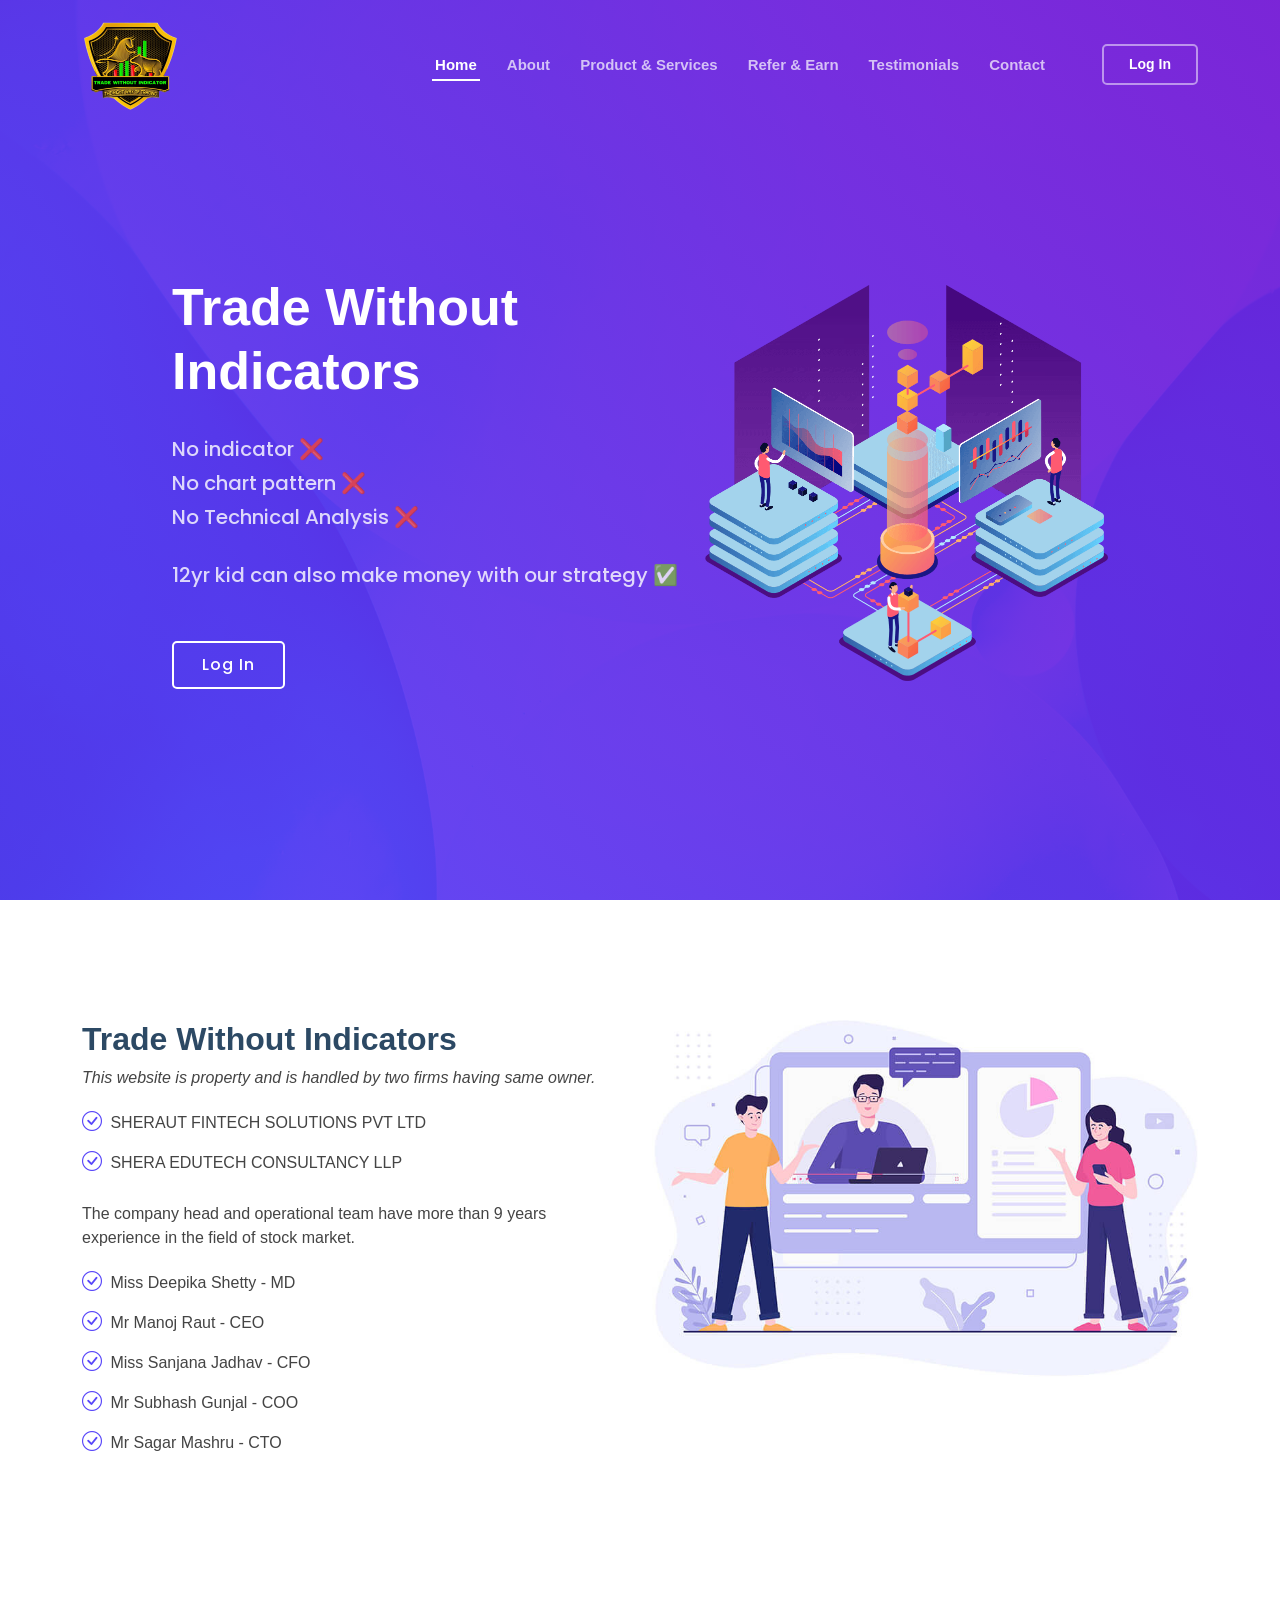
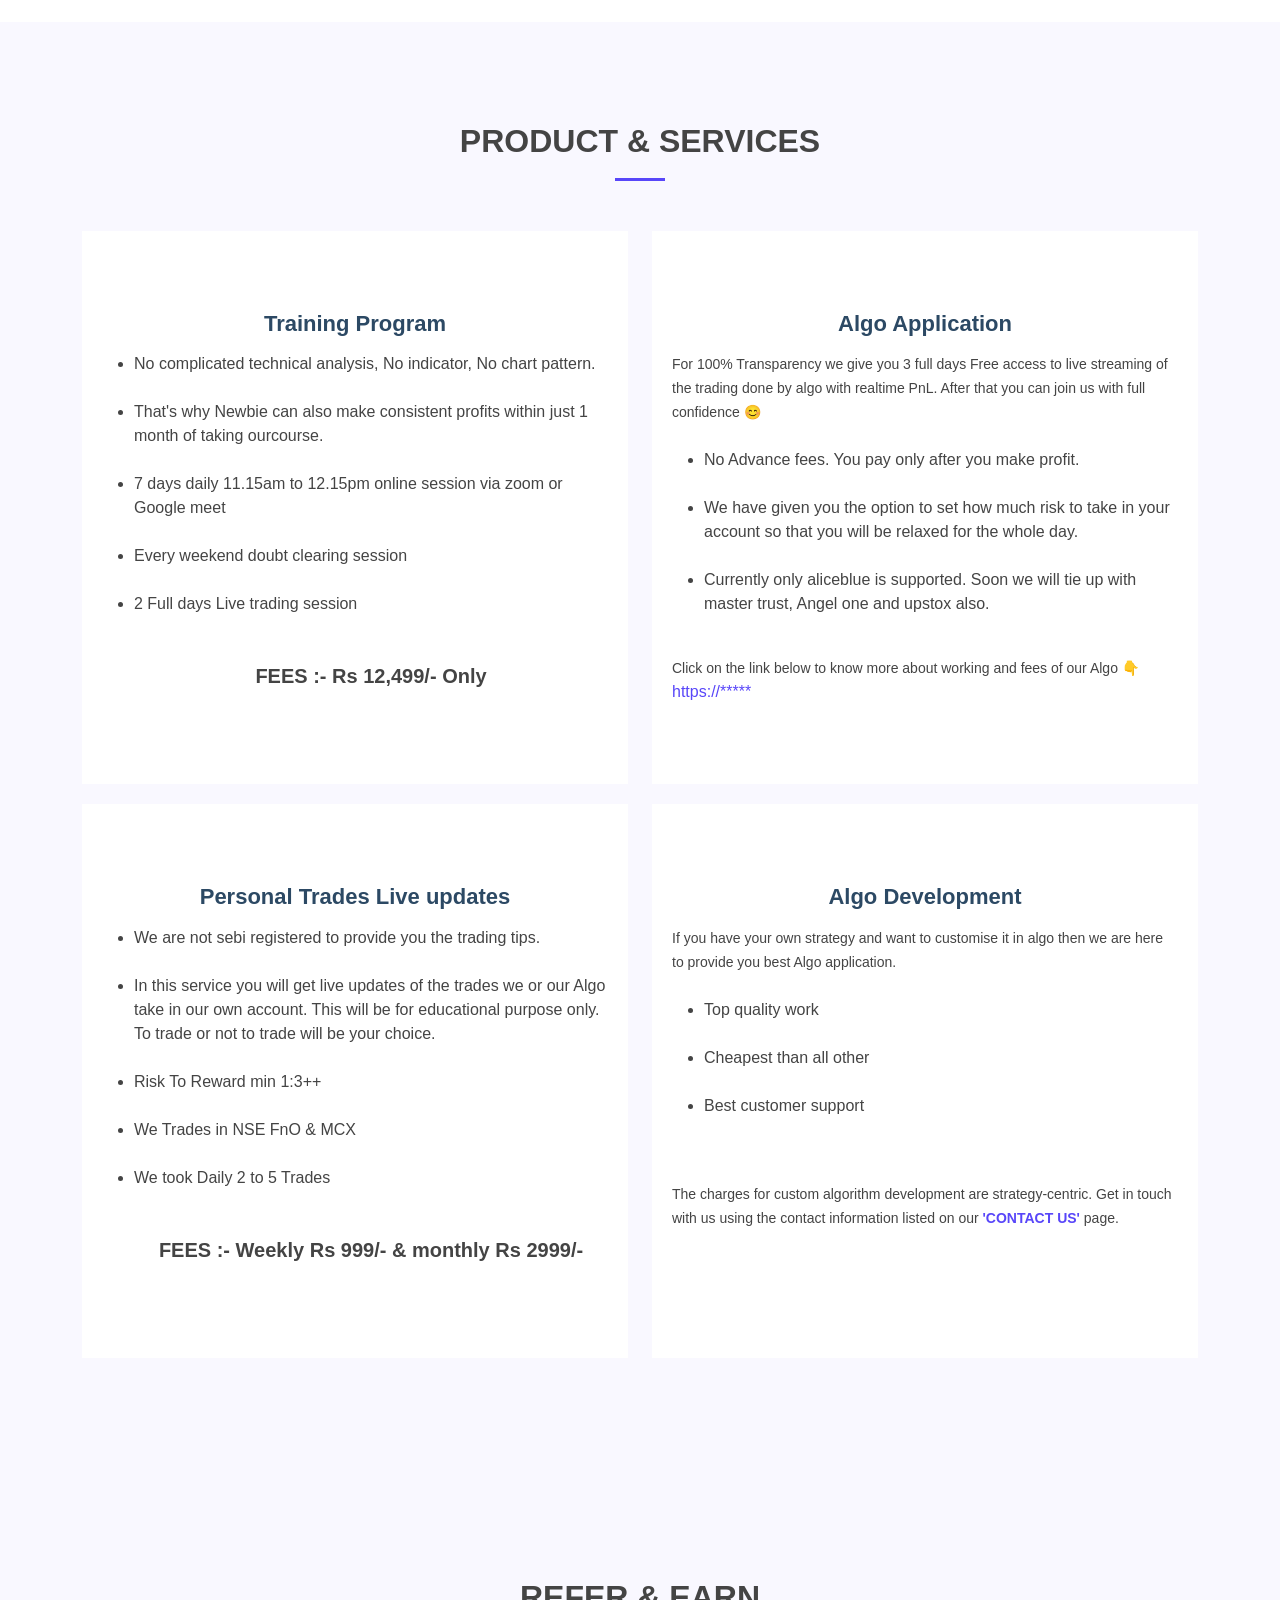
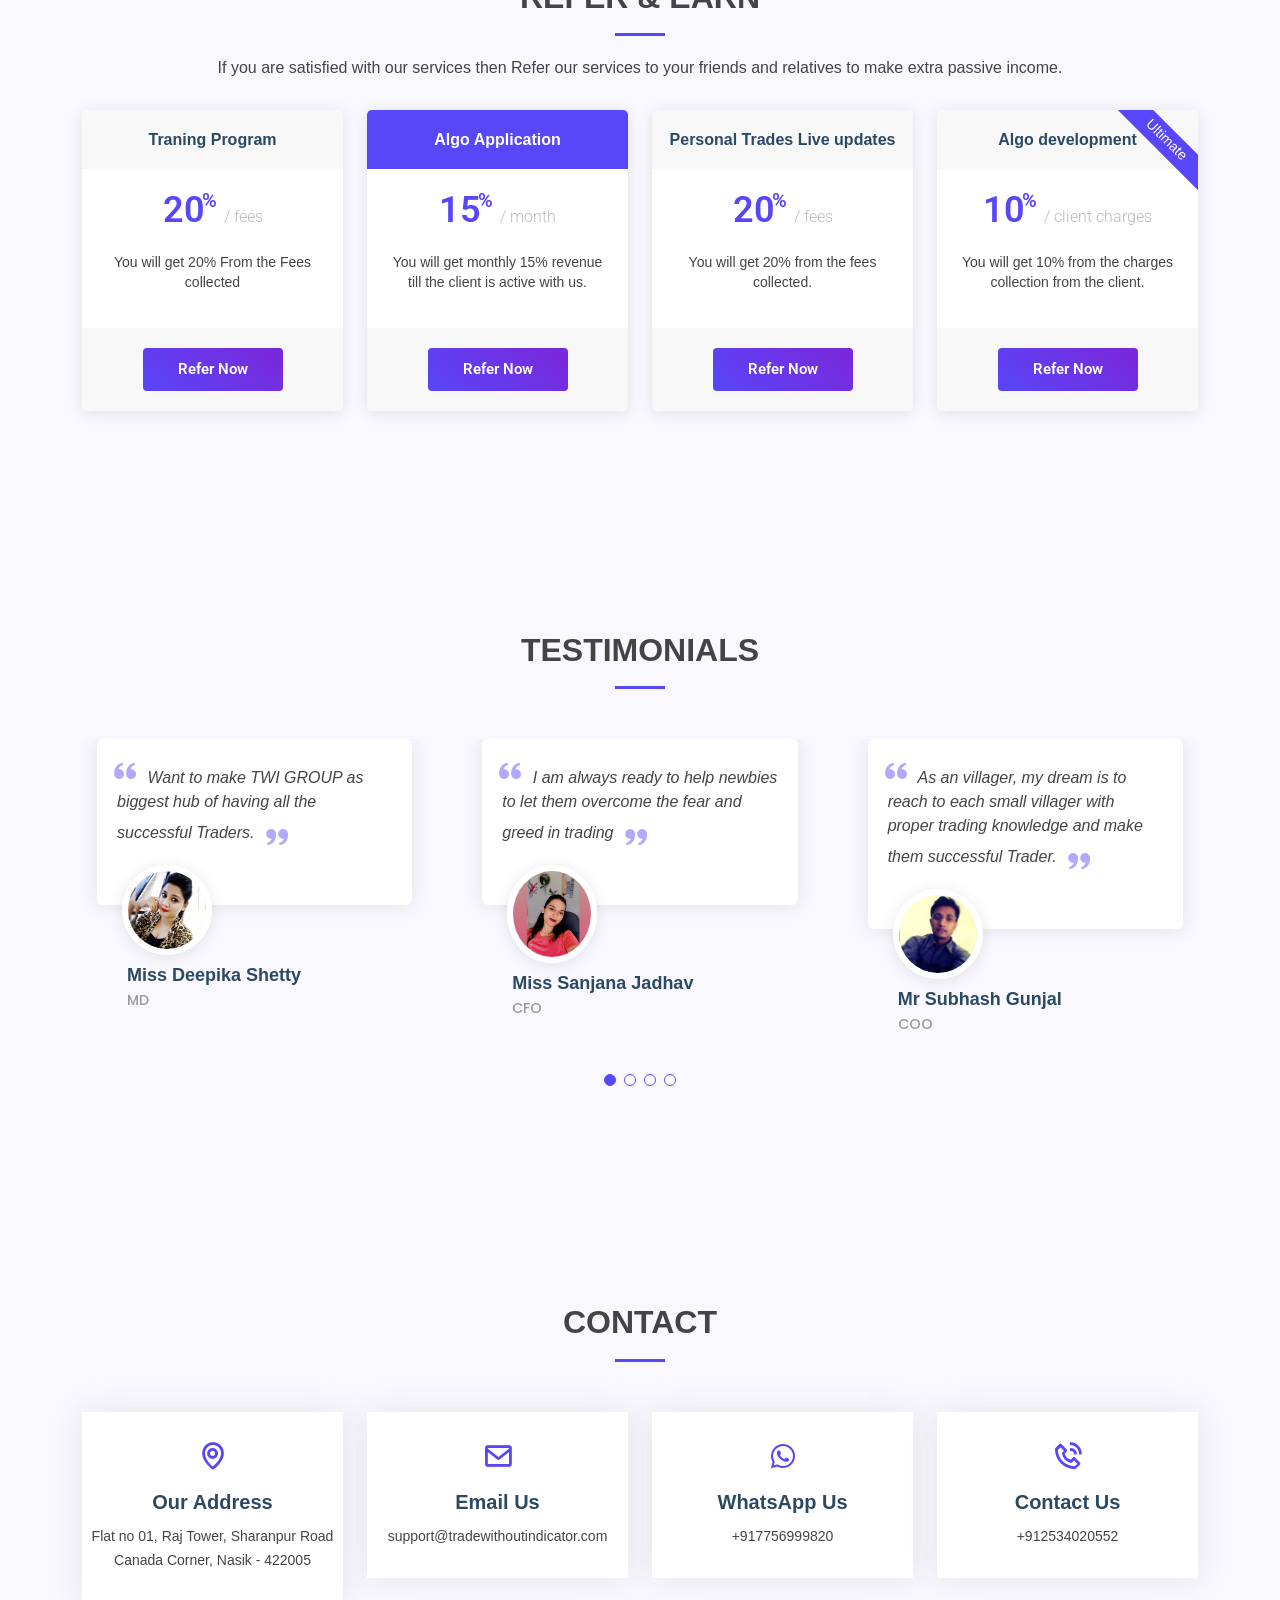
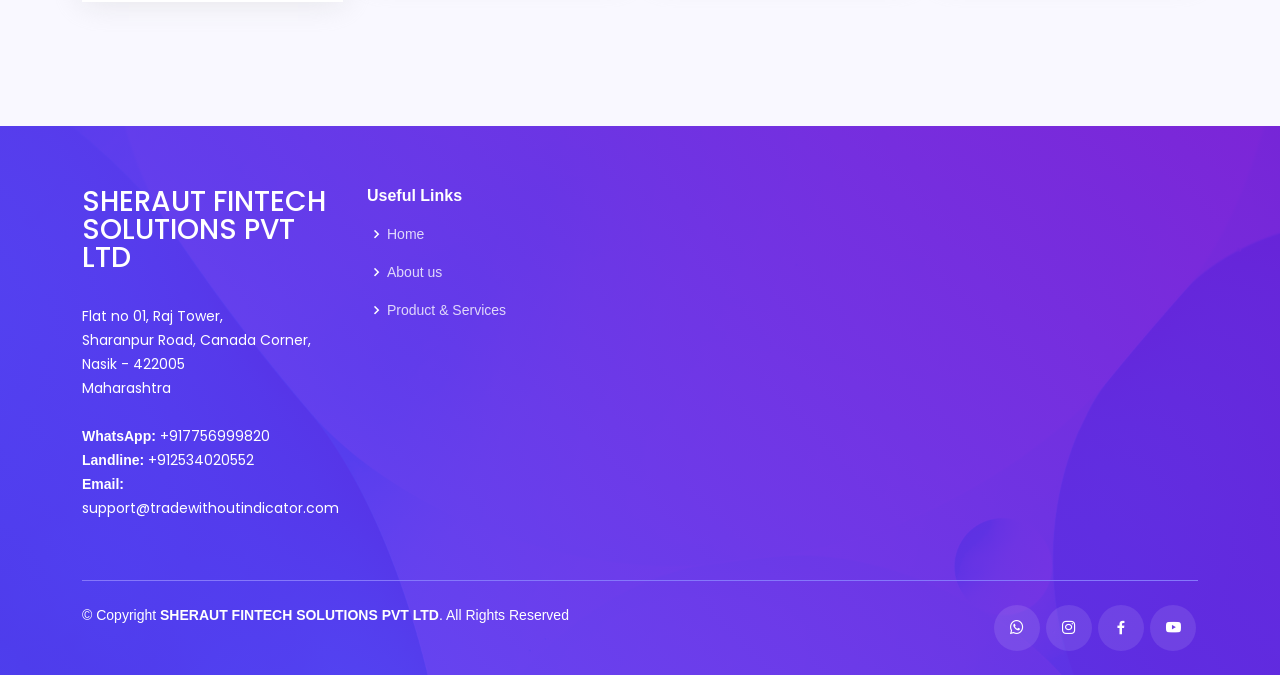
==== commit c1d4a54a: "Logo updated and removed fake paragraph" ====
--- a/index.html
+++ b/index.html
@@ -26,15 +26,15 @@
 
 
     <!-- Favicons -->
-    <link href="assets/img/TWI_logo.jpeg" rel="icon">
-    <link href="assets/img/TWI_logo.jpeg" rel="apple-touch-icon">
+    <link href="assets/img/twi_logo_2.png" rel="icon">
+    <link href="assets/img/twi_logo_2.png" rel="apple-touch-icon">
 </head>
 
 <body>
     <!-- ======= Header ======= -->
     <header id="header" class="fixed-top ">
         <div class="container d-flex align-items-center justify-content-between">
-            <h1 class="logo"><a href="index.html"></a><img src="assets/img/twi_logo.png" alt="TWI logo" class="img-fluid"></a></h1>
+            <h1 class="logo"><a href="index.html"></a><img src="assets/img/twi_logo_2.png" alt="TWI logo" class="img-fluid"></a></h1>
             <!-- Uncomment below if you prefer to use an image logo -->
             <!-- <a href="index.html" class="logo"></a> -->
 
@@ -320,9 +320,6 @@
 
                 <div class="section-title">
                     <h2>Testimonials</h2>
-                    <p>Magnam dolores commodi suscipit. Necessitatibus eius consequatur ex aliquid fuga eum quidem. Sit
-                        sint consectetur velit. Quisquam quos quisquam cupiditate. Et nemo qui impedit suscipit alias
-                        ea. Quia fugiat sit in iste officiis commodi quidem hic quas.</p>
                 </div>
 
                 <div class="testimonials-slider swiper" data-aos="fade-up" data-aos-delay="100">
@@ -341,7 +338,7 @@
                             </div>
                         </div><!-- End testimonial item -->
 
-                        <div class="swiper-slide">
+                        <!-- <div class="swiper-slide">
                             <div class="testimonial-item">
                                 <p>
                                     <i class="bx bxs-quote-alt-left quote-icon-left"></i>
@@ -354,7 +351,8 @@
                                 <h3>Mr Manoj Raut</h3>
                                 <h4>Ceo</h4>
                             </div>
-                        </div><!-- End testimonial item -->
+                        </div> -->
+                        <!-- End testimonial item -->
 
                         <div class="swiper-slide">
                             <div class="testimonial-item">
--- a/assets/css/style.css
+++ b/assets/css/style.css
@@ -1642,12 +1642,12 @@
   background: rgba(255, 255, 255, 0.1);
   color: #fff;
   line-height: 1;
-  padding: 8px 0;
-  margin-right: 4px;
+  padding: 13px 0;
+  margin-right: 2px;
   border-radius: 50%;
   text-align: center;
-  width: 36px;
-  height: 36px;
+  width: 46px;
+  height: 46px;
   transition: 0.3s;
 }
 
